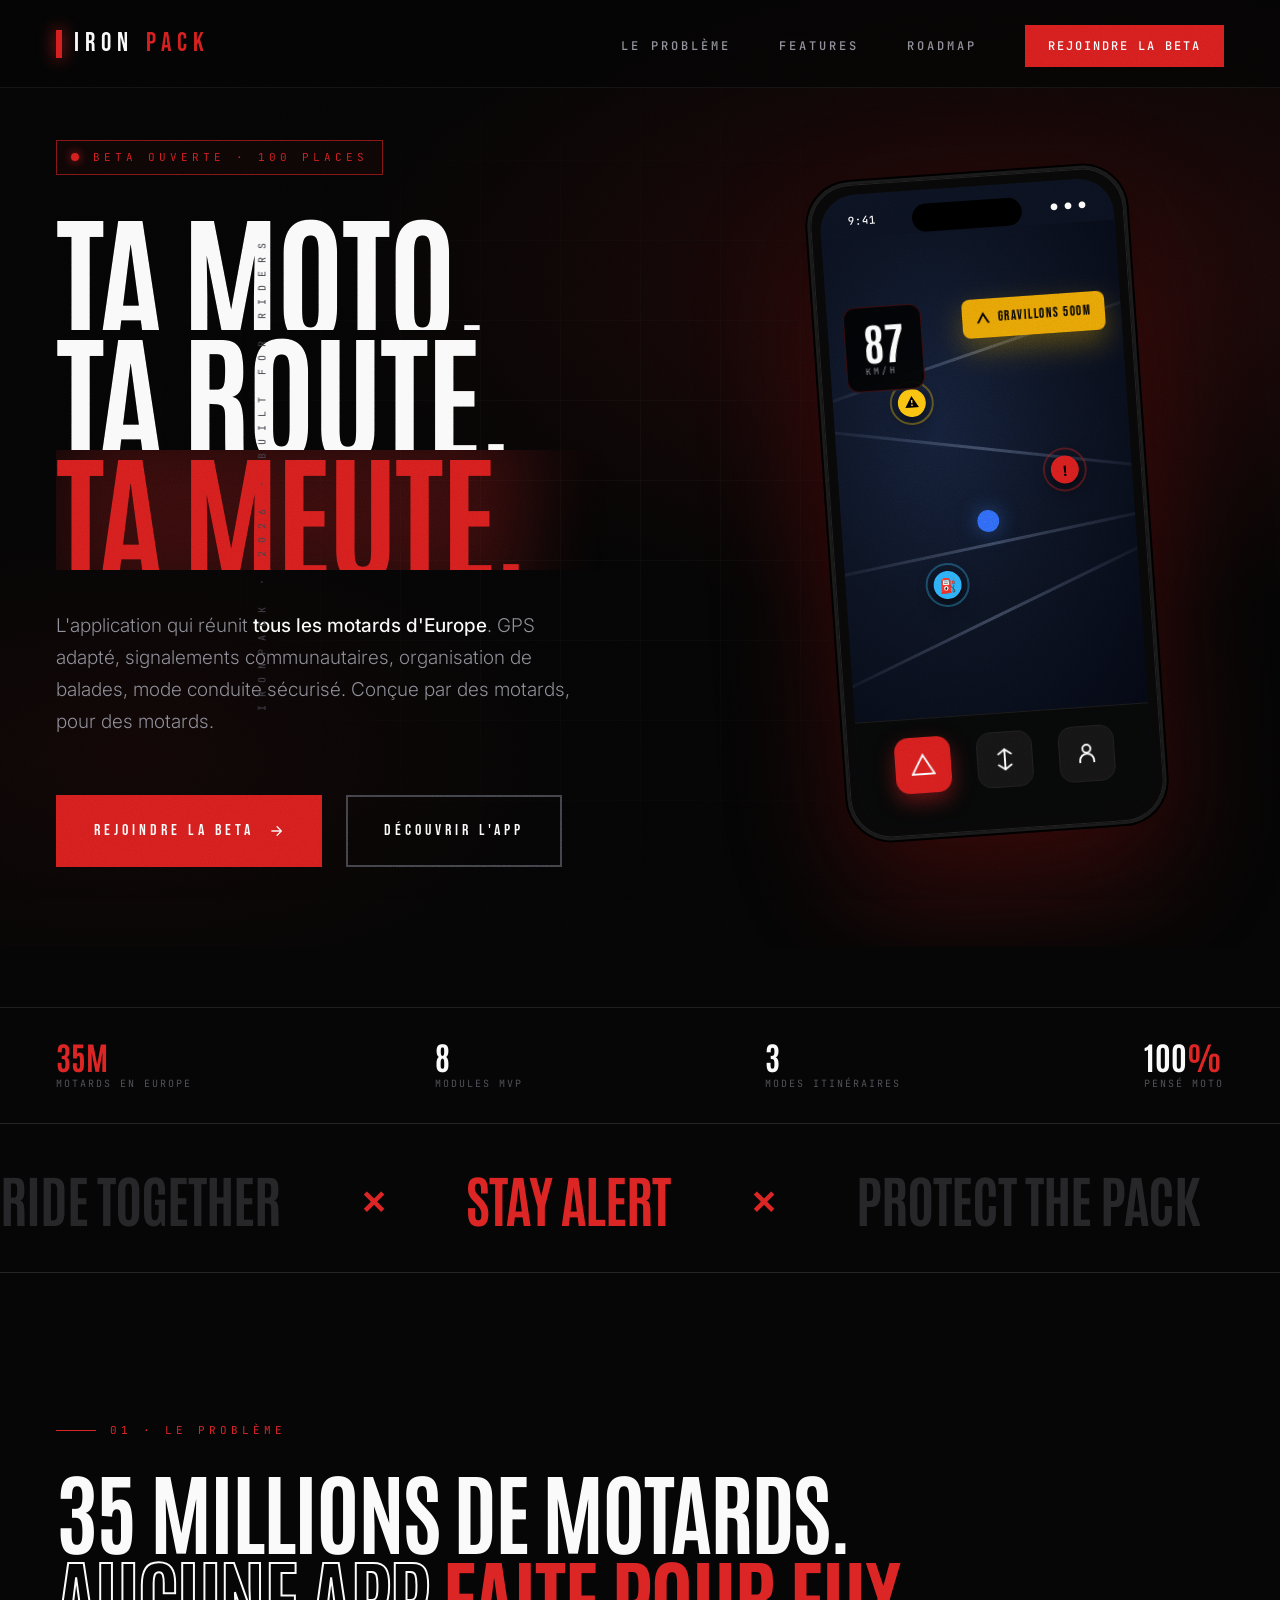
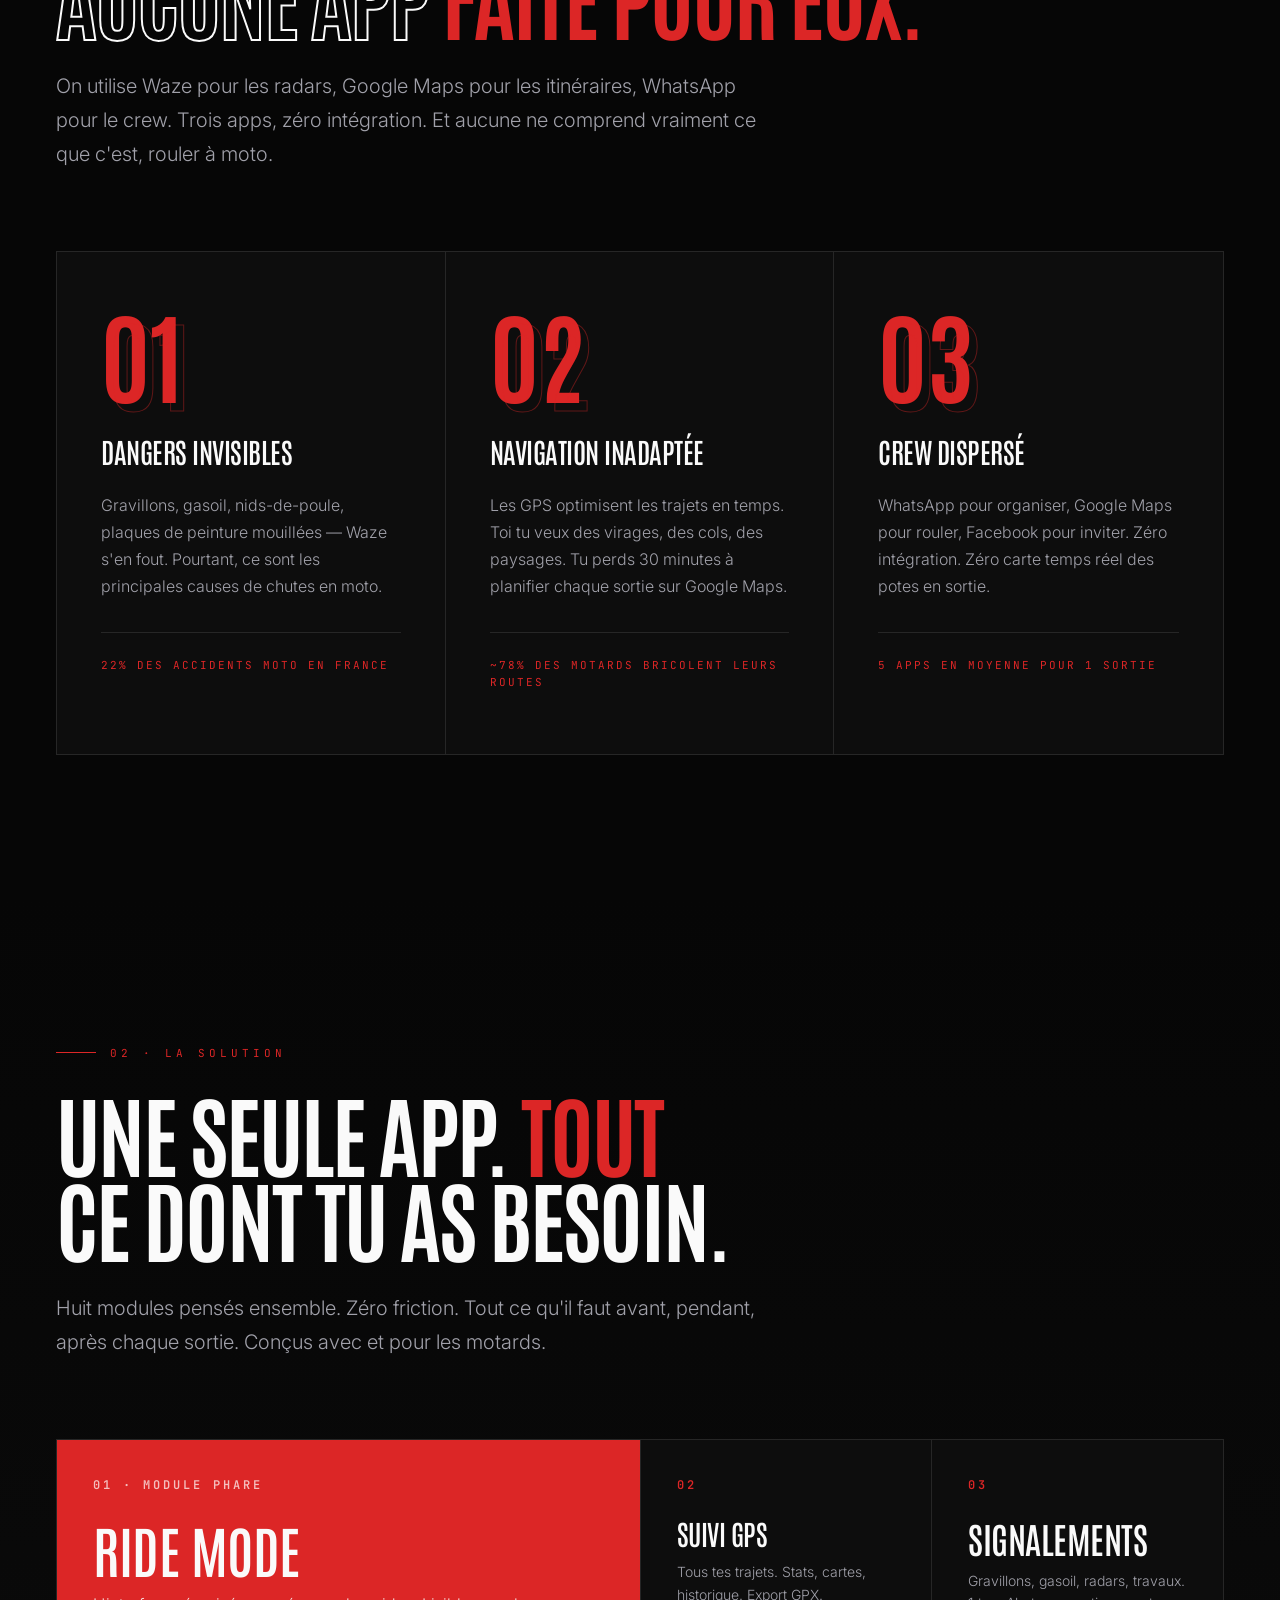
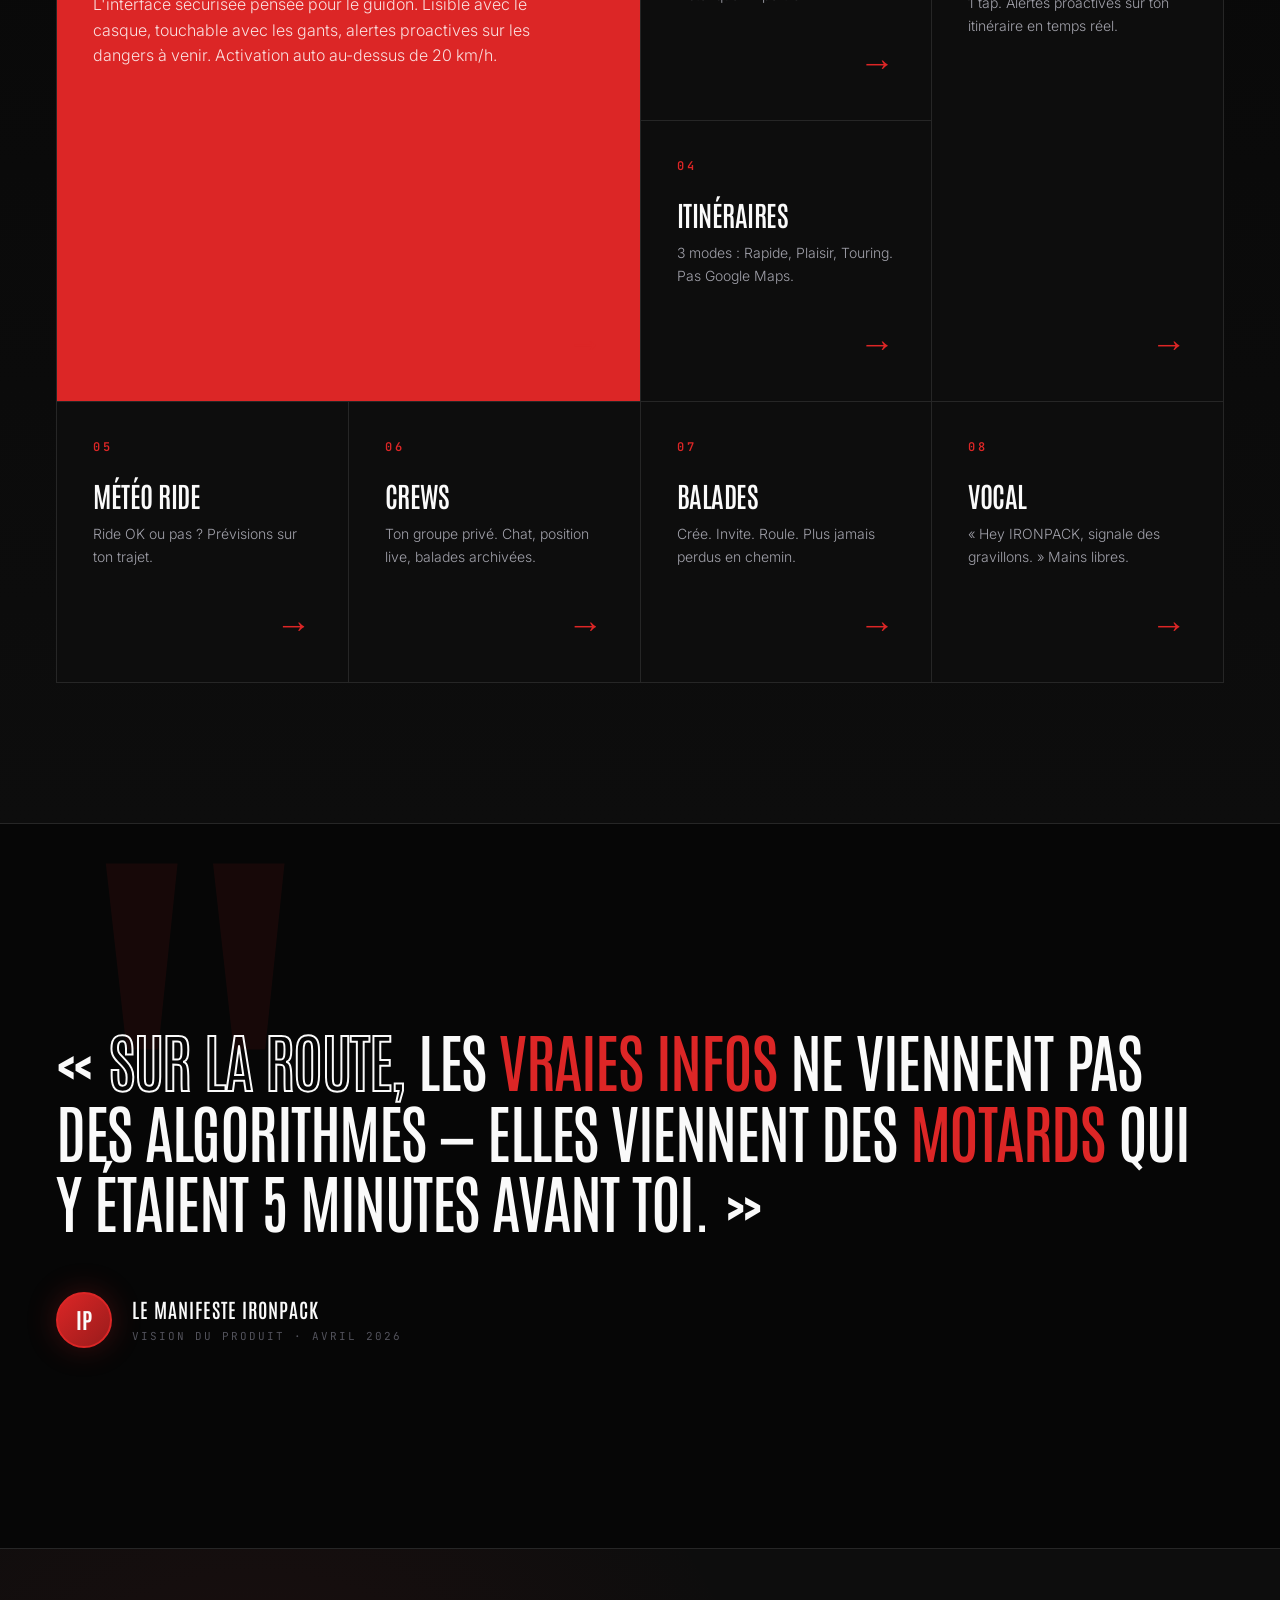
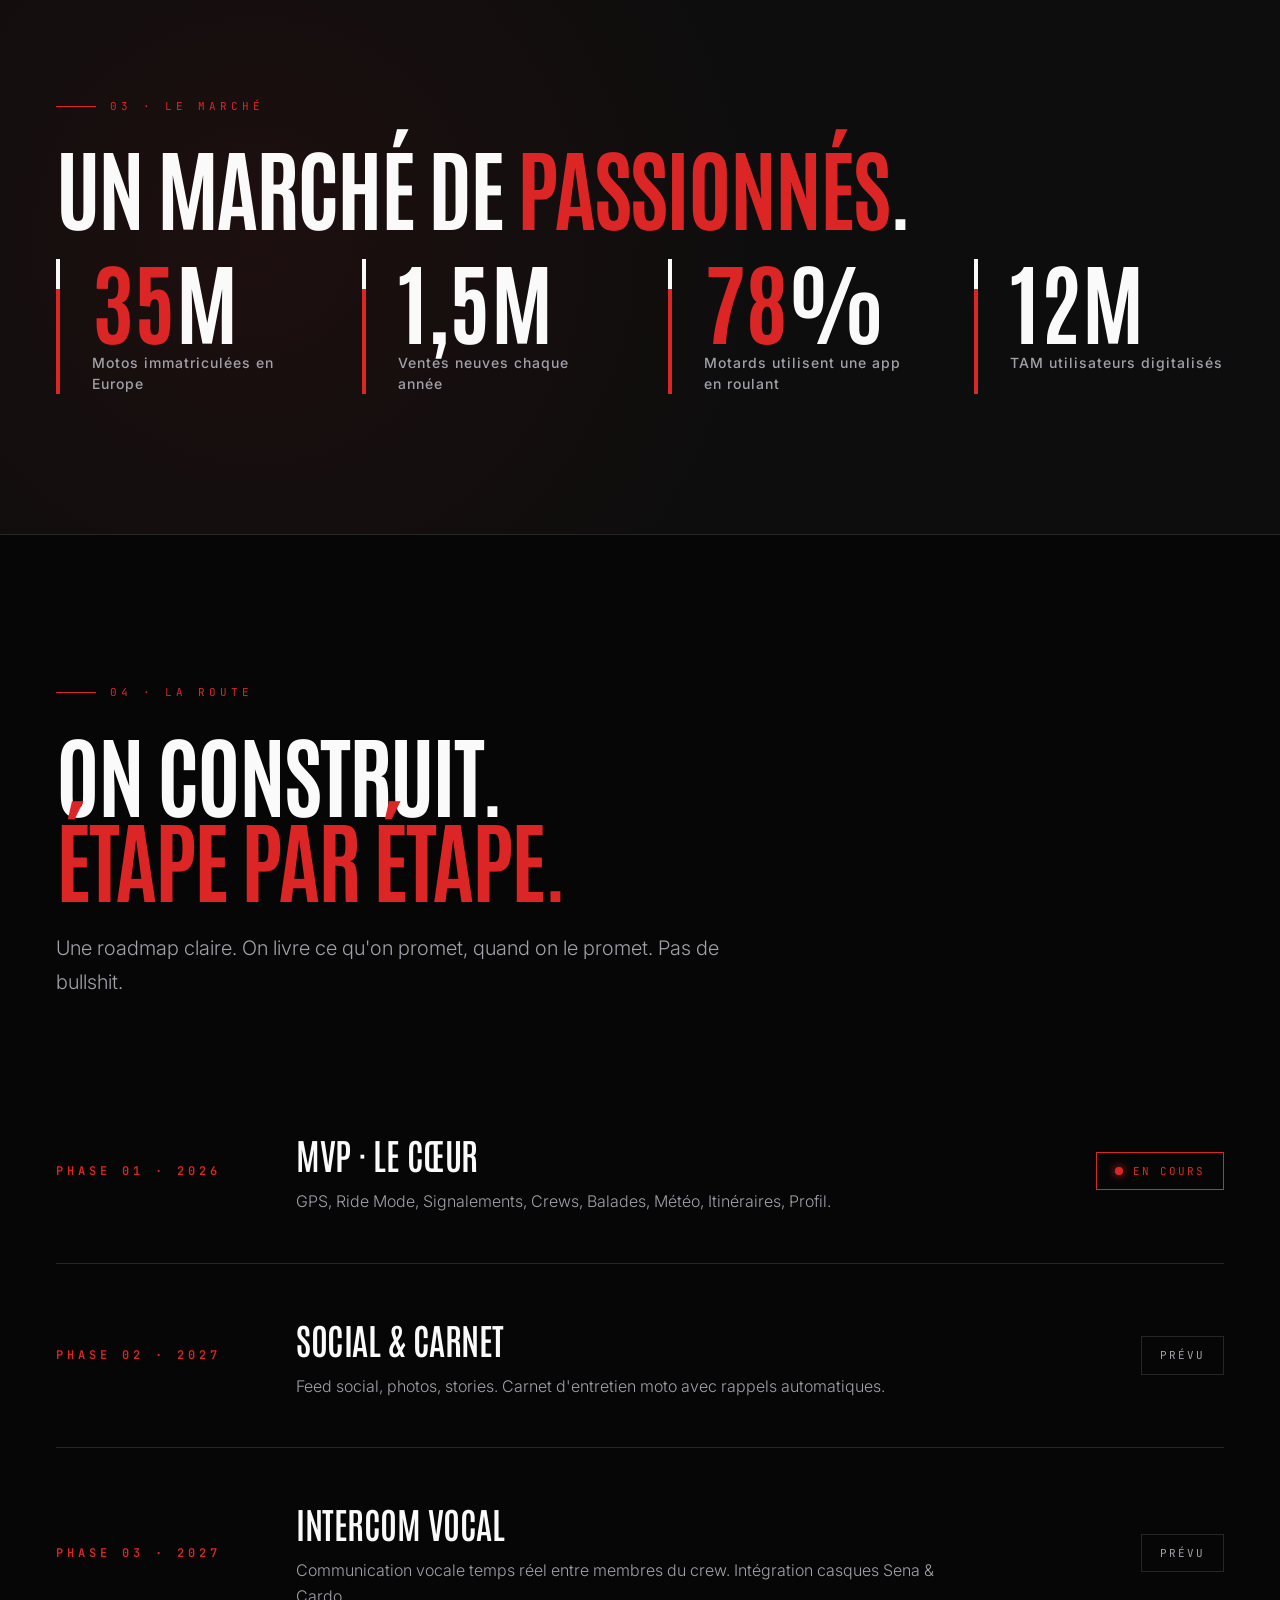
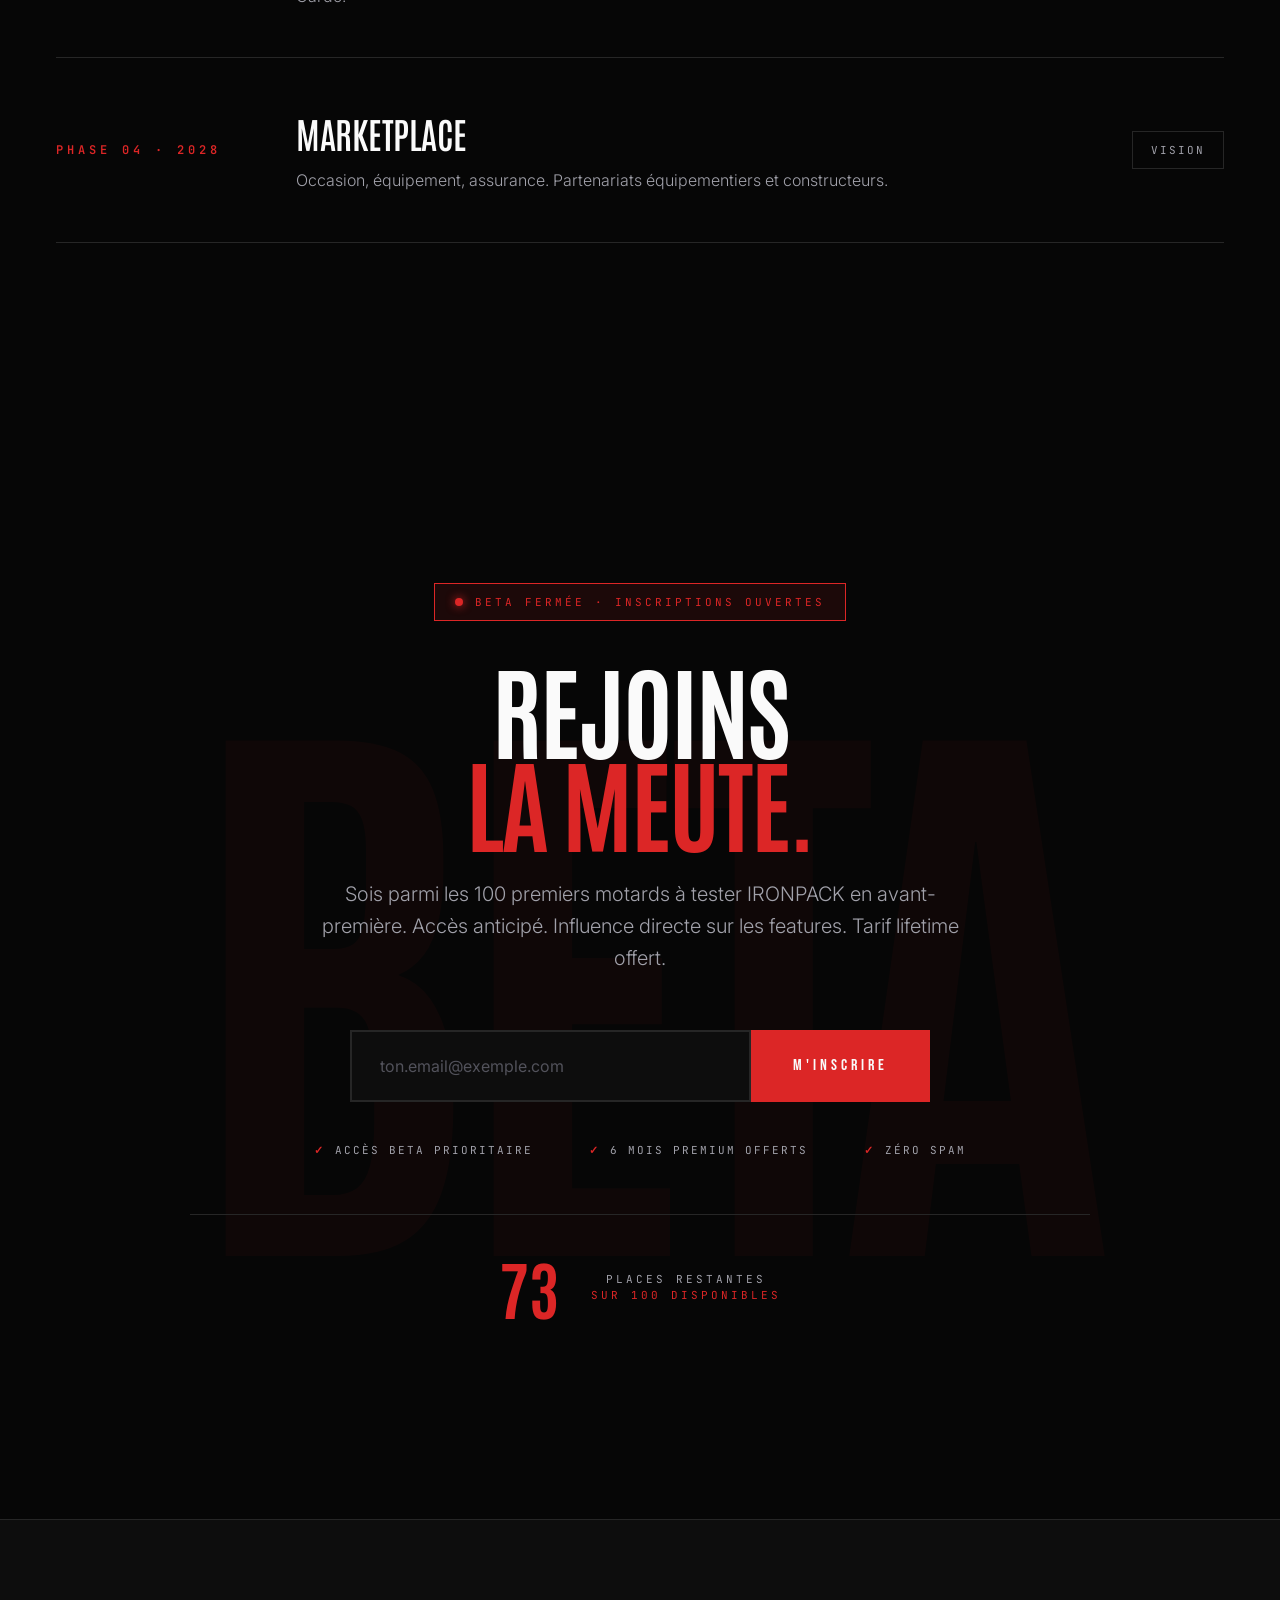
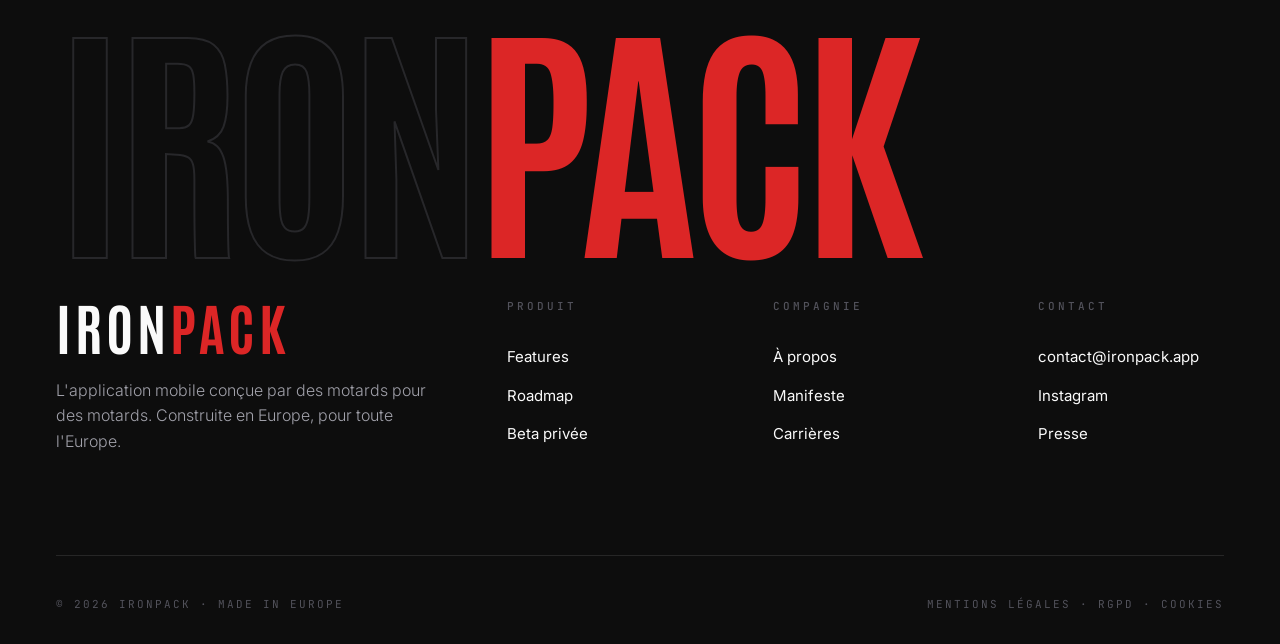
==== index.html @ 7c5715c4 "Initial commit — IRONPACK website" ====
<!DOCTYPE html>
<html lang="fr">
<head>
<meta charset="UTF-8">
<meta name="viewport" content="width=device-width, initial-scale=1.0">
<title>IRONPACK — Ta Moto. Ta Route. Ta Meute.</title>
<meta name="description" content="L'application qui réunit tous les motards d'Europe. GPS, alertes communautaires, crews, balades. Conçue par des motards, pour des motards.">

<!-- Fonts -->
<link rel="preconnect" href="https://fonts.googleapis.com">
<link rel="preconnect" href="https://fonts.gstatic.com" crossorigin>
<link href="https://fonts.googleapis.com/css2?family=Antonio:wght@400;500;600;700&family=Bebas+Neue&family=Inter:wght@300;400;500;600;700;800&family=JetBrains+Mono:wght@400;500;700&display=swap" rel="stylesheet">

<style>
:root {
  --bg: #060606;
  --bg-2: #0d0d0d;
  --bg-3: #161616;
  --surface: #1a1a1a;
  --border: #262626;
  --border-soft: #1f1f1f;
  --red: #DC2626;
  --red-bright: #EF4444;
  --red-deep: #991B1B;
  --red-glow: rgba(220, 38, 38, 0.25);
  --white: #FAFAFA;
  --gray: #A1A1AA;
  --gray-dim: #52525B;
  --gray-deep: #27272A;
  --yellow: #EAB308;
  --orange: #EA580C;
  --green: #10B981;
}

* { box-sizing: border-box; margin: 0; padding: 0; }

::selection { background: var(--red); color: var(--white); }

html { scroll-behavior: smooth; }

body {
  background: var(--bg);
  color: var(--white);
  font-family: 'Inter', sans-serif;
  font-weight: 400;
  line-height: 1.5;
  overflow-x: hidden;
  -webkit-font-smoothing: antialiased;
  cursor: default;
}

/* Grain texture global */
body::before {
  content: '';
  position: fixed;
  inset: 0;
  background-image: url("data:image/svg+xml;utf8,<svg xmlns='http://www.w3.org/2000/svg' width='250' height='250'><filter id='n'><feTurbulence type='fractalNoise' baseFrequency='0.85' numOctaves='3' seed='5'/><feColorMatrix values='0 0 0 0 0 0 0 0 0 0 0 0 0 0 0 0 0 0 0.6 0'/></filter><rect width='250' height='250' filter='url(%23n)'/></svg>");
  opacity: 0.5;
  pointer-events: none;
  z-index: 200;
  mix-blend-mode: overlay;
}

img { display: block; max-width: 100%; }

/* ===========================================
   NAVIGATION
   =========================================== */
nav {
  position: fixed;
  top: 0; left: 0; right: 0;
  z-index: 100;
  padding: 24px 56px;
  display: flex;
  justify-content: space-between;
  align-items: center;
  background: rgba(6, 6, 6, 0.75);
  backdrop-filter: blur(20px) saturate(140%);
  -webkit-backdrop-filter: blur(20px) saturate(140%);
  border-bottom: 1px solid rgba(38, 38, 38, 0.6);
  transition: padding 0.3s ease;
}

nav.scrolled { padding: 14px 56px; }

.brand {
  display: flex;
  align-items: center;
  gap: 12px;
  font-family: 'Bebas Neue', sans-serif;
  font-size: 26px;
  letter-spacing: 6px;
  color: var(--white);
  text-decoration: none;
}

.brand-mark {
  width: 6px;
  height: 28px;
  background: var(--red);
  position: relative;
}

.brand-mark::after {
  content: '';
  position: absolute;
  inset: -2px;
  background: var(--red);
  filter: blur(8px);
  opacity: 0.6;
  z-index: -1;
}

.brand .red { color: var(--red); }

.nav-links {
  display: flex;
  gap: 48px;
  align-items: center;
  list-style: none;
}

.nav-links a {
  color: var(--gray);
  text-decoration: none;
  font-size: 12px;
  letter-spacing: 3px;
  text-transform: uppercase;
  font-weight: 600;
  font-family: 'JetBrains Mono', monospace;
  transition: color 0.25s ease;
  position: relative;
}

.nav-links a:hover { color: var(--white); }

.nav-links a:not(.nav-cta)::after {
  content: '';
  position: absolute;
  bottom: -6px;
  left: 0;
  width: 0;
  height: 1px;
  background: var(--red);
  transition: width 0.25s ease;
}

.nav-links a:not(.nav-cta):hover::after { width: 100%; }

.nav-cta {
  background: var(--red);
  color: var(--white) !important;
  padding: 12px 22px;
  border: 1px solid var(--red);
  letter-spacing: 2px !important;
  transition: all 0.25s ease;
}

.nav-cta:hover {
  background: transparent;
  color: var(--red) !important;
  box-shadow: 0 0 20px var(--red-glow);
}

/* ===========================================
   HERO
   =========================================== */
.hero {
  min-height: 100vh;
  position: relative;
  display: flex;
  align-items: center;
  padding: 140px 56px 80px;
  overflow: hidden;
}

/* Background layers */
.hero-bg {
  position: absolute;
  inset: 0;
  background:
    radial-gradient(ellipse 90% 60% at 80% 30%, rgba(220, 38, 38, 0.18), transparent 60%),
    radial-gradient(ellipse 70% 50% at 10% 80%, rgba(220, 38, 38, 0.08), transparent 50%);
  z-index: 0;
}

.hero-grid {
  position: absolute;
  inset: 0;
  background-image:
    linear-gradient(rgba(38, 38, 38, 0.5) 1px, transparent 1px),
    linear-gradient(90deg, rgba(38, 38, 38, 0.5) 1px, transparent 1px);
  background-size: 80px 80px;
  mask-image: radial-gradient(ellipse 60% 70% at center, black 0%, transparent 70%);
  -webkit-mask-image: radial-gradient(ellipse 60% 70% at center, black 0%, transparent 70%);
  z-index: 0;
  opacity: 0.6;
}

/* Vertical text decoration */
.hero-side-text {
  position: absolute;
  left: 24px;
  top: 50%;
  transform: translateY(-50%) rotate(-90deg);
  transform-origin: center;
  font-family: 'JetBrains Mono', monospace;
  font-size: 10px;
  letter-spacing: 8px;
  color: var(--gray-dim);
  text-transform: uppercase;
  z-index: 2;
  white-space: nowrap;
}

.hero-content {
  position: relative;
  z-index: 1;
  max-width: 1500px;
  margin: 0 auto;
  width: 100%;
  display: grid;
  grid-template-columns: 1.3fr 1fr;
  gap: 80px;
  align-items: center;
}

/* Kicker */
.hero-kicker {
  display: inline-flex;
  align-items: center;
  gap: 14px;
  font-family: 'JetBrains Mono', monospace;
  font-size: 11px;
  color: var(--red);
  letter-spacing: 4px;
  text-transform: uppercase;
  margin-bottom: 36px;
  padding: 8px 14px;
  border: 1px solid var(--red-deep);
  background: rgba(220, 38, 38, 0.06);
  opacity: 0;
  animation: fadeIn 0.8s 0.2s forwards;
}

.hero-kicker .pulse {
  width: 8px;
  height: 8px;
  background: var(--red);
  border-radius: 50%;
  animation: pulse-dot 1.6s ease-in-out infinite;
  box-shadow: 0 0 10px var(--red);
}

@keyframes pulse-dot {
  0%, 100% { opacity: 1; transform: scale(1); }
  50% { opacity: 0.4; transform: scale(0.85); }
}

/* Hero title - massive editorial */
.hero h1 {
  font-family: 'Antonio', sans-serif;
  font-weight: 700;
  font-size: clamp(72px, 11vw, 168px);
  line-height: 0.85;
  letter-spacing: -3px;
  text-transform: uppercase;
  margin-bottom: 40px;
}

.hero h1 .line {
  display: block;
  overflow: hidden;
}

.hero h1 .line-content {
  display: inline-block;
  transform: translateY(110%);
  animation: slideUp 0.9s cubic-bezier(0.16, 1, 0.3, 1) forwards;
}

.hero h1 .line:nth-child(1) .line-content { animation-delay: 0.4s; }
.hero h1 .line:nth-child(2) .line-content { animation-delay: 0.55s; }
.hero h1 .line:nth-child(3) .line-content { animation-delay: 0.7s; }

.hero h1 .red {
  color: var(--red);
  position: relative;
}

.hero h1 .red::after {
  content: '';
  position: absolute;
  inset: 0;
  background: var(--red);
  filter: blur(40px);
  opacity: 0.3;
  z-index: -1;
}

/* Subtitle */
.hero-tagline {
  font-size: 19px;
  color: var(--gray);
  max-width: 520px;
  line-height: 1.7;
  margin-bottom: 56px;
  font-weight: 300;
  opacity: 0;
  animation: fadeIn 0.8s 1s forwards;
}

.hero-tagline strong {
  color: var(--white);
  font-weight: 500;
}

/* CTA Buttons */
.hero-cta {
  display: flex;
  gap: 24px;
  align-items: center;
  flex-wrap: wrap;
  opacity: 0;
  animation: fadeIn 0.8s 1.2s forwards;
}

.btn {
  position: relative;
  display: inline-flex;
  align-items: center;
  gap: 14px;
  padding: 22px 36px;
  font-family: 'Bebas Neue', sans-serif;
  font-size: 16px;
  letter-spacing: 4px;
  text-transform: uppercase;
  text-decoration: none;
  border: 2px solid;
  cursor: pointer;
  transition: all 0.3s ease;
  overflow: hidden;
}

.btn-primary {
  background: var(--red);
  color: var(--white);
  border-color: var(--red);
  box-shadow: 0 0 0 0 rgba(220, 38, 38, 0);
}

.btn-primary::before {
  content: '';
  position: absolute;
  inset: 0;
  background: var(--white);
  transform: translateX(-100%);
  transition: transform 0.4s cubic-bezier(0.65, 0, 0.35, 1);
  z-index: 0;
}

.btn-primary span,
.btn-primary svg {
  position: relative;
  z-index: 1;
  transition: color 0.3s ease;
}

.btn-primary:hover {
  box-shadow: 0 0 30px var(--red-glow);
}

.btn-primary:hover::before { transform: translateX(0); }

.btn-primary:hover span,
.btn-primary:hover svg { color: var(--red); }

.btn-arrow {
  width: 16px;
  height: 16px;
  transition: transform 0.3s ease;
}

.btn-primary:hover .btn-arrow { transform: translateX(6px); }

.btn-ghost {
  color: var(--white);
  border-color: var(--gray-dim);
  background: transparent;
}

.btn-ghost:hover {
  border-color: var(--white);
  background: rgba(255, 255, 255, 0.04);
}

/* ===========================================
   PHONE MOCKUP
   =========================================== */
.hero-visual {
  position: relative;
  height: 680px;
  display: flex;
  align-items: center;
  justify-content: center;
  opacity: 0;
  animation: fadeIn 1.2s 0.8s forwards;
}

.phone-glow {
  position: absolute;
  width: 400px;
  height: 600px;
  background: radial-gradient(ellipse at center, var(--red-glow), transparent 70%);
  filter: blur(60px);
  z-index: 0;
  animation: glow-pulse 4s ease-in-out infinite;
}

@keyframes glow-pulse {
  0%, 100% { opacity: 0.6; transform: scale(1); }
  50% { opacity: 1; transform: scale(1.1); }
}

.phone {
  position: relative;
  width: 320px;
  height: 660px;
  background: #0a0a0a;
  border: 3px solid #1f1f1f;
  border-radius: 44px;
  padding: 10px;
  box-shadow:
    0 0 0 2px #000,
    0 50px 120px rgba(220, 38, 38, 0.3),
    0 30px 80px rgba(0, 0, 0, 0.9),
    inset 0 0 0 1px #2a2a2a;
  transform: rotate(-4deg);
  animation: float-phone 8s ease-in-out infinite;
  z-index: 1;
}

@keyframes float-phone {
  0%, 100% { transform: rotate(-4deg) translateY(0); }
  50% { transform: rotate(-4deg) translateY(-20px); }
}

.phone-screen {
  width: 100%;
  height: 100%;
  background: linear-gradient(165deg, #0f1729 0%, #060a18 100%);
  border-radius: 36px;
  overflow: hidden;
  position: relative;
  display: flex;
  flex-direction: column;
}

.phone-screen::before {
  content: '';
  position: absolute;
  top: 14px;
  left: 50%;
  transform: translateX(-50%);
  width: 110px;
  height: 28px;
  background: #000;
  border-radius: 16px;
  z-index: 20;
}

/* Status bar */
.status-bar {
  display: flex;
  justify-content: space-between;
  align-items: center;
  padding: 18px 28px 0;
  font-family: 'JetBrains Mono', monospace;
  font-size: 11px;
  font-weight: 600;
  color: var(--white);
  z-index: 21;
  position: relative;
}

/* Map area */
.map-container {
  flex: 1;
  position: relative;
  overflow: hidden;
  margin-top: 8px;
}

.map-bg {
  position: absolute;
  inset: 0;
  background:
    radial-gradient(ellipse at 35% 40%, #1a2847 0%, #0f1729 50%, #060a18 100%);
}

/* Animated roads */
.road {
  position: absolute;
  background: linear-gradient(90deg, transparent, rgba(180, 200, 240, 0.35), transparent);
  height: 3px;
  border-radius: 2px;
}

.road-1 { top: 25%; left: -15%; width: 130%; transform: rotate(-15deg); }
.road-2 { top: 45%; left: -15%; width: 130%; transform: rotate(10deg); }
.road-3 { top: 65%; left: -15%; width: 130%; transform: rotate(-8deg); }
.road-4 { top: 80%; left: -15%; width: 130%; transform: rotate(-22deg); }

/* Map pins */
.pin {
  position: absolute;
  width: 28px;
  height: 28px;
  border-radius: 50%;
  display: flex;
  align-items: center;
  justify-content: center;
  font-size: 14px;
  font-weight: 700;
  color: #000;
  box-shadow: 0 6px 16px rgba(0, 0, 0, 0.6);
  animation: pin-pulse 2s ease-in-out infinite;
  z-index: 5;
}

.pin::before {
  content: '';
  position: absolute;
  inset: -8px;
  border: 2px solid currentColor;
  border-radius: 50%;
  opacity: 0.4;
  animation: pin-ring 2s ease-out infinite;
}

@keyframes pin-pulse {
  0%, 100% { transform: scale(1); }
  50% { transform: scale(1.1); }
}

@keyframes pin-ring {
  0% { transform: scale(0.6); opacity: 0.6; }
  100% { transform: scale(1.8); opacity: 0; }
}

.pin-danger { background: #FACC15; color: #000; top: 32%; left: 22%; }
.pin-danger::before { color: #FACC15; }

.pin-radar { background: var(--red); top: 48%; right: 18%; animation-delay: 0.5s; }
.pin-radar::before { color: var(--red); }

.pin-fuel { background: #38BDF8; top: 70%; left: 30%; animation-delay: 1s; }
.pin-fuel::before { color: #38BDF8; }

/* User position */
.user-pos {
  position: absolute;
  width: 22px;
  height: 22px;
  border-radius: 50%;
  background: #3B82F6;
  border: 4px solid rgba(59, 130, 246, 0.3);
  top: 58%;
  left: 50%;
  transform: translateX(-50%);
  box-shadow: 0 0 20px rgba(59, 130, 246, 0.6);
  z-index: 6;
  animation: user-pulse 1.5s ease-in-out infinite;
}

@keyframes user-pulse {
  0%, 100% { box-shadow: 0 0 20px rgba(59, 130, 246, 0.6); }
  50% { box-shadow: 0 0 30px rgba(59, 130, 246, 0.9), 0 0 60px rgba(59, 130, 246, 0.4); }
}

/* Speed display */
.speed-display {
  position: absolute;
  top: 70px;
  left: 16px;
  background: rgba(0, 0, 0, 0.85);
  backdrop-filter: blur(16px);
  -webkit-backdrop-filter: blur(16px);
  padding: 12px 18px;
  border-radius: 12px;
  border: 1px solid rgba(220, 38, 38, 0.3);
  z-index: 10;
}

.speed-value {
  font-family: 'Antonio', sans-serif;
  font-size: 44px;
  font-weight: 700;
  color: var(--white);
  line-height: 1;
}

.speed-unit {
  font-family: 'JetBrains Mono', monospace;
  font-size: 9px;
  color: var(--gray);
  letter-spacing: 3px;
  margin-top: 2px;
}

/* Alert banner */
.alert-banner {
  position: absolute;
  top: 70px;
  right: 16px;
  background: var(--yellow);
  color: #000;
  padding: 10px 14px;
  border-radius: 8px;
  display: flex;
  align-items: center;
  gap: 8px;
  font-family: 'Bebas Neue', sans-serif;
  font-size: 13px;
  letter-spacing: 1.5px;
  box-shadow: 0 12px 28px rgba(234, 179, 8, 0.4);
  animation: alert-shake 5s ease-in-out infinite;
  z-index: 11;
}

@keyframes alert-shake {
  0%, 92%, 100% { transform: translateX(0); }
  93% { transform: translateX(-4px); }
  94% { transform: translateX(4px); }
  95% { transform: translateX(-4px); }
  96% { transform: translateX(2px); }
  97% { transform: translateX(0); }
}

.alert-banner svg { width: 14px; height: 14px; }

/* Bottom action bar */
.action-bar {
  background: rgba(10, 10, 10, 0.95);
  backdrop-filter: blur(20px);
  -webkit-backdrop-filter: blur(20px);
  padding: 18px 24px 32px;
  display: flex;
  justify-content: space-around;
  border-top: 1px solid rgba(38, 38, 38, 0.8);
}

.action-btn {
  width: 56px;
  height: 56px;
  border-radius: 14px;
  display: flex;
  align-items: center;
  justify-content: center;
  position: relative;
  transition: transform 0.2s ease;
}

.action-btn:hover { transform: translateY(-2px); }

.action-btn.primary {
  background: var(--red);
  box-shadow: 0 8px 20px rgba(220, 38, 38, 0.5);
}

.action-btn.secondary {
  background: var(--surface);
  border: 1px solid var(--border);
}

.action-btn svg { width: 24px; height: 24px; color: var(--white); }

/* ===========================================
   STATS BAR (fixed at bottom of hero)
   =========================================== */
.hero-stats {
  position: relative;
  z-index: 2;
  max-width: 1500px;
  margin: 60px auto 0;
  padding: 32px 56px;
  display: flex;
  justify-content: space-between;
  gap: 40px;
  border-top: 1px solid var(--border-soft);
  width: 100%;
}

.hero-stat {
  display: flex;
  flex-direction: column;
  gap: 4px;
}

.hero-stat-num {
  font-family: 'Antonio', sans-serif;
  font-size: 32px;
  font-weight: 700;
  color: var(--white);
  line-height: 1;
}

.hero-stat-num .red { color: var(--red); }

.hero-stat-label {
  font-family: 'JetBrains Mono', monospace;
  font-size: 10px;
  color: var(--gray-dim);
  letter-spacing: 2px;
  text-transform: uppercase;
}

/* ===========================================
   MARQUEE SECTION
   =========================================== */
.marquee {
  background: var(--bg);
  border-top: 1px solid var(--border);
  border-bottom: 1px solid var(--border);
  padding: 32px 0;
  overflow: hidden;
  position: relative;
}

.marquee-track {
  display: flex;
  gap: 80px;
  white-space: nowrap;
  animation: marquee 30s linear infinite;
  width: max-content;
}

.marquee-item {
  font-family: 'Antonio', sans-serif;
  font-size: 56px;
  font-weight: 700;
  color: var(--gray-deep);
  text-transform: uppercase;
  letter-spacing: -1px;
  display: flex;
  align-items: center;
  gap: 80px;
}

.marquee-item .red { color: var(--red); }

.marquee-item::after {
  content: '✕';
  font-size: 32px;
  color: var(--red);
}

@keyframes marquee {
  0% { transform: translateX(0); }
  100% { transform: translateX(-50%); }
}

/* ===========================================
   PROBLEM SECTION
   =========================================== */
section { padding: 140px 56px; position: relative; }

.section-inner { max-width: 1500px; margin: 0 auto; }

.section-label {
  display: inline-flex;
  align-items: center;
  gap: 14px;
  font-family: 'JetBrains Mono', monospace;
  font-size: 11px;
  color: var(--red);
  letter-spacing: 4px;
  text-transform: uppercase;
  margin-bottom: 28px;
}

.section-label::before {
  content: '';
  width: 40px;
  height: 1px;
  background: var(--red);
}

.section-title {
  font-family: 'Antonio', sans-serif;
  font-weight: 700;
  font-size: clamp(48px, 7vw, 96px);
  line-height: 0.95;
  letter-spacing: -2px;
  text-transform: uppercase;
  margin-bottom: 32px;
}

.section-title .red { color: var(--red); }

.section-title .stroke {
  -webkit-text-stroke: 2px var(--white);
  color: transparent;
}

.section-subtitle {
  font-size: 20px;
  color: var(--gray);
  max-width: 720px;
  line-height: 1.7;
  margin-bottom: 80px;
  font-weight: 300;
}

/* Problem grid */
.problem-grid {
  display: grid;
  grid-template-columns: repeat(3, 1fr);
  gap: 0;
  border: 1px solid var(--border);
}

.problem-card {
  position: relative;
  padding: 56px 44px 64px;
  border-right: 1px solid var(--border);
  background: var(--bg-2);
  transition: background 0.4s ease;
  overflow: hidden;
}

.problem-card:last-child { border-right: none; }

.problem-card::before {
  content: '';
  position: absolute;
  top: 0;
  left: 0;
  width: 0;
  height: 4px;
  background: var(--red);
  transition: width 0.5s cubic-bezier(0.65, 0, 0.35, 1);
}

.problem-card:hover { background: var(--bg-3); }
.problem-card:hover::before { width: 100%; }

.problem-num {
  font-family: 'Antonio', sans-serif;
  font-size: 100px;
  font-weight: 700;
  color: var(--red);
  line-height: 0.9;
  margin-bottom: 32px;
  position: relative;
}

.problem-num::after {
  content: attr(data-num);
  position: absolute;
  top: 0; left: 0;
  -webkit-text-stroke: 1px var(--red);
  color: transparent;
  transform: translate(8px, 8px);
  opacity: 0.4;
}

.problem-card h3 {
  font-family: 'Antonio', sans-serif;
  font-size: 28px;
  font-weight: 600;
  text-transform: uppercase;
  letter-spacing: -0.5px;
  margin-bottom: 20px;
}

.problem-card p {
  color: var(--gray);
  font-size: 16px;
  line-height: 1.7;
  font-weight: 300;
}

.problem-stat {
  margin-top: 32px;
  padding-top: 24px;
  border-top: 1px solid var(--border);
  font-family: 'JetBrains Mono', monospace;
  font-size: 11px;
  color: var(--red);
  letter-spacing: 2px;
  text-transform: uppercase;
}

/* ===========================================
   SOLUTION / FEATURES (Asymmetric grid)
   =========================================== */
.solution {
  background: linear-gradient(180deg, var(--bg) 0%, var(--bg-2) 100%);
}

.features-grid {
  display: grid;
  grid-template-columns: repeat(4, 1fr);
  grid-auto-rows: 280px;
  gap: 1px;
  background: var(--border);
  border: 1px solid var(--border);
}

.feature {
  background: var(--bg-2);
  padding: 36px;
  position: relative;
  overflow: hidden;
  transition: background 0.3s ease;
  display: flex;
  flex-direction: column;
  justify-content: space-between;
}

.feature.large {
  grid-column: span 2;
  grid-row: span 2;
  background: linear-gradient(135deg, var(--bg-2) 0%, var(--bg-3) 100%);
}

.feature.tall { grid-row: span 2; }

.feature.featured {
  background: var(--red);
  color: var(--white);
}

.feature.featured .feature-num { color: var(--white); }
.feature.featured h4 { color: var(--white); }
.feature.featured p { color: rgba(255, 255, 255, 0.85); }

.feature:hover { background: var(--bg-3); }
.feature.featured:hover { background: var(--red-bright); }

.feature-num {
  font-family: 'JetBrains Mono', monospace;
  font-size: 12px;
  color: var(--red);
  letter-spacing: 3px;
  font-weight: 600;
  margin-bottom: 24px;
}

.feature h4 {
  font-family: 'Antonio', sans-serif;
  font-size: 28px;
  font-weight: 600;
  text-transform: uppercase;
  letter-spacing: -0.5px;
  line-height: 1.1;
  margin-bottom: 12px;
}

.feature.large h4 { font-size: 56px; }
.feature.tall h4 { font-size: 36px; }

.feature p {
  color: var(--gray);
  font-size: 14px;
  line-height: 1.6;
  font-weight: 300;
}

.feature.large p { font-size: 16px; max-width: 480px; }

.feature-arrow {
  font-family: 'Antonio', sans-serif;
  font-size: 36px;
  color: var(--red);
  align-self: flex-end;
  transition: transform 0.3s ease;
}

.feature:hover .feature-arrow { transform: translate(6px, -6px); }

/* ===========================================
   QUOTE SECTION (huge editorial quote)
   =========================================== */
.quote {
  background: var(--bg);
  padding: 200px 56px;
  position: relative;
  overflow: hidden;
  border-top: 1px solid var(--border);
  border-bottom: 1px solid var(--border);
}

.quote::before {
  content: '"';
  position: absolute;
  top: 40px;
  left: 56px;
  font-family: 'Antonio', sans-serif;
  font-size: 600px;
  font-weight: 700;
  color: var(--red);
  line-height: 0.7;
  opacity: 0.08;
  pointer-events: none;
}

.quote-inner {
  max-width: 1200px;
  margin: 0 auto;
  position: relative;
  z-index: 1;
}

.quote-text {
  font-family: 'Antonio', sans-serif;
  font-weight: 500;
  font-size: clamp(36px, 5vw, 72px);
  line-height: 1.1;
  letter-spacing: -1.5px;
  text-transform: uppercase;
  margin-bottom: 56px;
}

.quote-text .red { color: var(--red); }
.quote-text .stroke {
  -webkit-text-stroke: 2px var(--white);
  color: transparent;
}

.quote-author {
  display: flex;
  align-items: center;
  gap: 20px;
}

.quote-avatar {
  width: 56px;
  height: 56px;
  border-radius: 50%;
  background: linear-gradient(135deg, var(--red), var(--red-deep));
  display: flex;
  align-items: center;
  justify-content: center;
  font-family: 'Antonio', sans-serif;
  font-size: 22px;
  font-weight: 700;
  color: var(--white);
  border: 2px solid var(--red);
  box-shadow: 0 0 30px var(--red-glow);
}

.quote-name {
  font-family: 'Antonio', sans-serif;
  font-size: 20px;
  font-weight: 600;
  text-transform: uppercase;
  letter-spacing: 1px;
}

.quote-meta {
  font-family: 'JetBrains Mono', monospace;
  font-size: 11px;
  color: var(--gray-dim);
  letter-spacing: 2px;
  text-transform: uppercase;
  margin-top: 4px;
}

/* ===========================================
   STATS / NUMBERS
   =========================================== */
.numbers {
  background: var(--bg-2);
  padding: 140px 56px;
  position: relative;
  overflow: hidden;
}

.numbers::before {
  content: '';
  position: absolute;
  inset: 0;
  background:
    radial-gradient(circle at 20% 50%, rgba(220, 38, 38, 0.08), transparent 50%);
}

.numbers-grid {
  display: grid;
  grid-template-columns: repeat(4, 1fr);
  gap: 56px;
  position: relative;
  z-index: 1;
  max-width: 1500px;
  margin: 0 auto;
}

.number-block {
  border-left: 4px solid var(--red);
  padding-left: 32px;
  position: relative;
}

.number-block::before {
  content: '';
  position: absolute;
  top: 0;
  left: -4px;
  width: 4px;
  height: 30px;
  background: var(--white);
}

.number-value {
  font-family: 'Antonio', sans-serif;
  font-size: clamp(64px, 7vw, 104px);
  font-weight: 700;
  line-height: 0.9;
  color: var(--white);
  margin-bottom: 12px;
}

.number-value .red { color: var(--red); }

.number-label {
  font-family: 'Inter', sans-serif;
  font-size: 14px;
  color: var(--gray);
  letter-spacing: 1px;
  font-weight: 500;
  line-height: 1.5;
}

/* ===========================================
   ROADMAP
   =========================================== */
.roadmap {
  background: var(--bg);
  border-top: 1px solid var(--border);
}

.roadmap-list {
  margin-top: 60px;
}

.roadmap-item {
  display: grid;
  grid-template-columns: 180px 1fr 200px;
  gap: 60px;
  padding: 48px 0;
  border-bottom: 1px solid var(--border);
  align-items: center;
  transition: padding-left 0.3s ease;
  position: relative;
}

.roadmap-item:hover { padding-left: 24px; }

.roadmap-item::before {
  content: '';
  position: absolute;
  left: 0;
  top: 50%;
  width: 0;
  height: 2px;
  background: var(--red);
  transition: width 0.3s ease;
  transform: translateY(-50%);
}

.roadmap-item:hover::before { width: 16px; }

.roadmap-phase {
  font-family: 'JetBrains Mono', monospace;
  font-size: 12px;
  color: var(--red);
  letter-spacing: 4px;
  text-transform: uppercase;
  font-weight: 600;
}

.roadmap-content h3 {
  font-family: 'Antonio', sans-serif;
  font-size: 36px;
  font-weight: 600;
  text-transform: uppercase;
  letter-spacing: -0.5px;
  margin-bottom: 8px;
}

.roadmap-content p {
  color: var(--gray);
  font-size: 16px;
  line-height: 1.6;
  font-weight: 300;
}

.roadmap-status {
  display: inline-flex;
  align-items: center;
  gap: 10px;
  padding: 10px 18px;
  border: 1px solid var(--border);
  font-family: 'JetBrains Mono', monospace;
  font-size: 11px;
  letter-spacing: 2px;
  text-transform: uppercase;
  color: var(--gray);
  justify-self: end;
}

.roadmap-status.active {
  border-color: var(--red);
  color: var(--red);
}

.roadmap-status.active::before {
  content: '';
  width: 8px;
  height: 8px;
  background: var(--red);
  border-radius: 50%;
  animation: pulse-dot 1.6s ease-in-out infinite;
  box-shadow: 0 0 8px var(--red);
}

/* ===========================================
   BETA CTA
   =========================================== */
.beta {
  background: var(--bg);
  padding: 200px 56px;
  position: relative;
  overflow: hidden;
}

.beta::before {
  content: 'BETA';
  position: absolute;
  font-family: 'Antonio', sans-serif;
  font-weight: 700;
  font-size: 600px;
  color: var(--red);
  opacity: 0.04;
  top: 50%;
  left: 50%;
  transform: translate(-50%, -50%);
  letter-spacing: -20px;
  white-space: nowrap;
  pointer-events: none;
  line-height: 1;
}

.beta-content {
  max-width: 900px;
  margin: 0 auto;
  text-align: center;
  position: relative;
  z-index: 1;
}

.beta-badge {
  display: inline-flex;
  align-items: center;
  gap: 12px;
  padding: 10px 20px;
  border: 1px solid var(--red);
  background: rgba(220, 38, 38, 0.1);
  font-family: 'JetBrains Mono', monospace;
  font-size: 11px;
  color: var(--red);
  letter-spacing: 3px;
  text-transform: uppercase;
  margin-bottom: 40px;
}

.beta-badge .pulse {
  width: 8px;
  height: 8px;
  background: var(--red);
  border-radius: 50%;
  animation: pulse-dot 1.6s ease-in-out infinite;
  box-shadow: 0 0 10px var(--red);
}

.beta h2 {
  font-family: 'Antonio', sans-serif;
  font-size: clamp(56px, 8vw, 120px);
  font-weight: 700;
  line-height: 0.9;
  text-transform: uppercase;
  letter-spacing: -2px;
  margin-bottom: 32px;
}

.beta h2 .red { color: var(--red); }

.beta p {
  color: var(--gray);
  font-size: 20px;
  line-height: 1.6;
  margin-bottom: 56px;
  max-width: 640px;
  margin-left: auto;
  margin-right: auto;
  font-weight: 300;
}

.beta-form {
  display: flex;
  gap: 0;
  max-width: 580px;
  margin: 0 auto 40px;
  position: relative;
}

.beta-form input {
  flex: 1;
  background: var(--bg-2);
  border: 2px solid var(--border);
  color: var(--white);
  padding: 24px 28px;
  font-family: 'Inter', sans-serif;
  font-size: 16px;
  font-weight: 400;
  outline: none;
  transition: border-color 0.25s ease;
}

.beta-form input:focus { border-color: var(--red); }
.beta-form input::placeholder { color: var(--gray-dim); }

.beta-form button {
  background: var(--red);
  color: var(--white);
  border: 2px solid var(--red);
  padding: 0 40px;
  font-family: 'Bebas Neue', sans-serif;
  font-size: 16px;
  letter-spacing: 4px;
  text-transform: uppercase;
  cursor: pointer;
  transition: all 0.25s ease;
}

.beta-form button:hover {
  background: transparent;
  color: var(--red);
}

.beta-perks {
  display: flex;
  gap: 56px;
  justify-content: center;
  flex-wrap: wrap;
  font-family: 'JetBrains Mono', monospace;
  font-size: 11px;
  color: var(--gray);
  letter-spacing: 2px;
  text-transform: uppercase;
}

.beta-perks span::before {
  content: '✓';
  color: var(--red);
  margin-right: 10px;
  font-weight: 700;
}

.beta-counter {
  margin-top: 56px;
  padding-top: 40px;
  border-top: 1px solid var(--border);
  display: flex;
  justify-content: center;
  align-items: center;
  gap: 32px;
  flex-wrap: wrap;
}

.beta-counter-num {
  font-family: 'Antonio', sans-serif;
  font-size: 64px;
  font-weight: 700;
  color: var(--red);
  line-height: 1;
}

.beta-counter-label {
  font-family: 'JetBrains Mono', monospace;
  font-size: 11px;
  color: var(--gray);
  letter-spacing: 3px;
  text-transform: uppercase;
}

/* ===========================================
   FOOTER
   =========================================== */
footer {
  background: var(--bg-2);
  border-top: 1px solid var(--border);
  padding: 100px 56px 32px;
}

.footer-inner {
  max-width: 1500px;
  margin: 0 auto;
}

.footer-top {
  display: grid;
  grid-template-columns: 2fr 1fr 1fr 1fr;
  gap: 80px;
  margin-bottom: 100px;
}

.footer-brand {
  font-family: 'Antonio', sans-serif;
  font-size: 56px;
  font-weight: 700;
  letter-spacing: 4px;
  text-transform: uppercase;
  line-height: 1;
  margin-bottom: 24px;
}

.footer-brand .red { color: var(--red); }

.footer-tagline {
  color: var(--gray);
  font-size: 16px;
  max-width: 380px;
  line-height: 1.6;
  font-weight: 300;
}

.footer-col h5 {
  font-family: 'JetBrains Mono', monospace;
  font-size: 11px;
  letter-spacing: 3px;
  text-transform: uppercase;
  color: var(--gray-dim);
  margin-bottom: 24px;
  font-weight: 500;
}

.footer-col a {
  display: block;
  color: var(--white);
  text-decoration: none;
  font-size: 15px;
  padding: 8px 0;
  transition: color 0.2s, transform 0.2s;
}

.footer-col a:hover {
  color: var(--red);
  transform: translateX(4px);
}

.footer-bigtitle {
  font-family: 'Antonio', sans-serif;
  font-size: clamp(120px, 20vw, 320px);
  font-weight: 700;
  line-height: 0.85;
  letter-spacing: -8px;
  text-transform: uppercase;
  -webkit-text-stroke: 2px var(--gray-deep);
  color: transparent;
  margin-bottom: 60px;
  user-select: none;
}

.footer-bottom {
  padding-top: 40px;
  border-top: 1px solid var(--border);
  display: flex;
  justify-content: space-between;
  flex-wrap: wrap;
  gap: 20px;
  color: var(--gray-dim);
  font-family: 'JetBrains Mono', monospace;
  font-size: 11px;
  letter-spacing: 2px;
  text-transform: uppercase;
}

.footer-bottom a {
  color: var(--gray-dim);
  text-decoration: none;
  transition: color 0.2s;
}

.footer-bottom a:hover { color: var(--red); }

/* ===========================================
   ANIMATIONS
   =========================================== */
@keyframes slideUp {
  from { transform: translateY(110%); }
  to { transform: translateY(0); }
}

@keyframes fadeIn {
  from { opacity: 0; transform: translateY(20px); }
  to { opacity: 1; transform: translateY(0); }
}

.reveal {
  opacity: 0;
  transform: translateY(40px);
  transition: opacity 0.9s cubic-bezier(0.16, 1, 0.3, 1), transform 0.9s cubic-bezier(0.16, 1, 0.3, 1);
}

.reveal.visible {
  opacity: 1;
  transform: translateY(0);
}

.reveal-stagger > * {
  opacity: 0;
  transform: translateY(30px);
  transition: opacity 0.7s ease, transform 0.7s ease;
}

.reveal-stagger.visible > *:nth-child(1) { transition-delay: 0s; opacity: 1; transform: translateY(0); }
.reveal-stagger.visible > *:nth-child(2) { transition-delay: 0.1s; opacity: 1; transform: translateY(0); }
.reveal-stagger.visible > *:nth-child(3) { transition-delay: 0.2s; opacity: 1; transform: translateY(0); }
.reveal-stagger.visible > *:nth-child(4) { transition-delay: 0.3s; opacity: 1; transform: translateY(0); }

/* ===========================================
   RESPONSIVE
   =========================================== */
@media (max-width: 1100px) {
  nav { padding: 16px 32px; }
  .nav-links { gap: 24px; }
  .nav-links a:not(.nav-cta) { display: none; }

  section, .hero, .quote, .numbers, .beta, footer { padding-left: 24px; padding-right: 24px; }

  .hero { padding-top: 100px; padding-bottom: 60px; }
  .hero-content { grid-template-columns: 1fr; gap: 60px; }
  .hero-visual { height: 580px; }
  .phone { width: 280px; height: 580px; }
  .hero-stats { left: 24px; right: 24px; gap: 24px; flex-wrap: wrap; }
  .hero-side-text { display: none; }

  .marquee-item { font-size: 36px; gap: 40px; }

  .problem-grid {
    grid-template-columns: 1fr;
  }
  .problem-card { border-right: none; border-bottom: 1px solid var(--border); }
  .problem-card:last-child { border-bottom: none; }

  .features-grid {
    grid-template-columns: 1fr 1fr;
    grid-auto-rows: 240px;
  }
  .feature.large { grid-column: span 2; grid-row: span 1; }
  .feature.large h4 { font-size: 36px; }
  .feature.tall { grid-row: span 1; }

  .quote { padding: 120px 24px; }
  .quote::before { font-size: 320px; top: 60px; left: 24px; }

  .numbers-grid { grid-template-columns: 1fr 1fr; gap: 40px; }

  .roadmap-item { grid-template-columns: 1fr; gap: 12px; }
  .roadmap-status { justify-self: start; }

  .footer-top { grid-template-columns: 1fr 1fr; gap: 40px; }
  .footer-bigtitle { font-size: 96px; letter-spacing: -3px; }
}

@media (max-width: 600px) {
  .features-grid { grid-template-columns: 1fr; }
  .feature.large { grid-column: span 1; }
  .numbers-grid { grid-template-columns: 1fr; }
  .footer-top { grid-template-columns: 1fr; }
  .beta-form { flex-direction: column; gap: 12px; }
  .beta-form button { padding: 20px; }
  .beta-perks { gap: 16px; flex-direction: column; }
  .footer-bottom { flex-direction: column; align-items: center; text-align: center; }
}
</style>
</head>
<body>

<!-- ===========================================
     NAVIGATION
=========================================== -->
<nav id="nav">
  <a href="#" class="brand">
    <span class="brand-mark"></span>
    IRON<span class="red">PACK</span>
  </a>
  <ul class="nav-links">
    <li><a href="#problem">Le Problème</a></li>
    <li><a href="#features">Features</a></li>
    <li><a href="#roadmap">Roadmap</a></li>
    <li><a href="#beta" class="nav-cta">Rejoindre la Beta</a></li>
  </ul>
</nav>

<!-- ===========================================
     HERO
=========================================== -->
<section class="hero">
  <div class="hero-bg"></div>
  <div class="hero-grid"></div>
  <div class="hero-side-text">IRONPACK · 2026 · BUILT FOR RIDERS</div>

  <div class="hero-content">
    <div>
      <div class="hero-kicker">
        <span class="pulse"></span>
        BETA OUVERTE · 100 PLACES
      </div>

      <h1>
        <span class="line"><span class="line-content">TA MOTO.</span></span>
        <span class="line"><span class="line-content">TA ROUTE.</span></span>
        <span class="line"><span class="line-content"><span class="red">TA MEUTE.</span></span></span>
      </h1>

      <p class="hero-tagline">
        L'application qui réunit <strong>tous les motards d'Europe</strong>. GPS adapté, signalements communautaires, organisation de balades, mode conduite sécurisé. Conçue par des motards, pour des motards.
      </p>

      <div class="hero-cta">
        <a href="#beta" class="btn btn-primary">
          <span>Rejoindre la Beta</span>
          <svg class="btn-arrow" viewBox="0 0 24 24" fill="none" stroke="currentColor" stroke-width="2">
            <path d="M5 12h14M13 5l7 7-7 7"/>
          </svg>
        </a>
        <a href="#features" class="btn btn-ghost">
          <span>Découvrir l'app</span>
        </a>
      </div>
    </div>

    <!-- Phone Mockup -->
    <div class="hero-visual">
      <div class="phone-glow"></div>
      <div class="phone">
        <div class="phone-screen">
          <div class="status-bar">
            <span>9:41</span>
            <span>● ● ●</span>
          </div>

          <div class="map-container">
            <div class="map-bg"></div>

            <div class="road road-1"></div>
            <div class="road road-2"></div>
            <div class="road road-3"></div>
            <div class="road road-4"></div>

            <div class="pin pin-danger">⚠</div>
            <div class="pin pin-radar">!</div>
            <div class="pin pin-fuel">⛽</div>
            <div class="user-pos"></div>

            <div class="speed-display">
              <div class="speed-value">87</div>
              <div class="speed-unit">KM/H</div>
            </div>

            <div class="alert-banner">
              <svg viewBox="0 0 24 24" fill="currentColor">
                <path d="M12 2L1 21h22L12 2zm0 6l7.53 13H4.47L12 8z"/>
              </svg>
              GRAVILLONS 500M
            </div>
          </div>

          <div class="action-bar">
            <div class="action-btn primary">
              <svg viewBox="0 0 24 24" fill="none" stroke="currentColor" stroke-width="2">
                <path d="M12 2L1 21h22L12 2z"/>
              </svg>
            </div>
            <div class="action-btn secondary">
              <svg viewBox="0 0 24 24" fill="none" stroke="currentColor" stroke-width="2">
                <path d="M12 1v22M5 7l7-5 7 5M5 17l7 5 7-5"/>
              </svg>
            </div>
            <div class="action-btn secondary">
              <svg viewBox="0 0 24 24" fill="none" stroke="currentColor" stroke-width="2">
                <circle cx="12" cy="7" r="4"/><path d="M5 21v-2a7 7 0 0 1 14 0v2"/>
              </svg>
            </div>
          </div>
        </div>
      </div>
    </div>
  </div>

</section>

<!-- Stats bar -->
<div class="hero-stats">
    <div class="hero-stat">
      <div class="hero-stat-num"><span class="red">35M</span></div>
      <div class="hero-stat-label">Motards en Europe</div>
    </div>
    <div class="hero-stat">
      <div class="hero-stat-num">8</div>
      <div class="hero-stat-label">Modules MVP</div>
    </div>
    <div class="hero-stat">
      <div class="hero-stat-num">3</div>
      <div class="hero-stat-label">Modes itinéraires</div>
    </div>
    <div class="hero-stat">
      <div class="hero-stat-num">100<span class="red">%</span></div>
      <div class="hero-stat-label">Pensé Moto</div>
    </div>
</div>

<!-- ===========================================
     MARQUEE
=========================================== -->
<div class="marquee">
  <div class="marquee-track">
    <div class="marquee-item">RIDE TOGETHER</div>
    <div class="marquee-item"><span class="red">STAY ALERT</span></div>
    <div class="marquee-item">PROTECT THE PACK</div>
    <div class="marquee-item">FEEL THE ROAD</div>
    <div class="marquee-item"><span class="red">RIDE TOGETHER</span></div>
    <div class="marquee-item">STAY ALERT</div>
    <div class="marquee-item">PROTECT THE PACK</div>
    <div class="marquee-item">FEEL THE ROAD</div>
  </div>
</div>

<!-- ===========================================
     PROBLEM
=========================================== -->
<section id="problem" class="problem-section">
  <div class="section-inner">
    <div class="reveal">
      <div class="section-label">01 · LE PROBLÈME</div>
      <h2 class="section-title">35 MILLIONS DE MOTARDS.<br><span class="stroke">AUCUNE APP</span> <span class="red">FAITE POUR EUX.</span></h2>
      <p class="section-subtitle">
        On utilise Waze pour les radars, Google Maps pour les itinéraires, WhatsApp pour le crew. Trois apps, zéro intégration. Et aucune ne comprend vraiment ce que c'est, rouler à moto.
      </p>
    </div>

    <div class="problem-grid reveal">
      <div class="problem-card">
        <div class="problem-num" data-num="01">01</div>
        <h3>Dangers Invisibles</h3>
        <p>Gravillons, gasoil, nids-de-poule, plaques de peinture mouillées — Waze s'en fout. Pourtant, ce sont les principales causes de chutes en moto.</p>
        <div class="problem-stat">22% des accidents moto en France</div>
      </div>
      <div class="problem-card">
        <div class="problem-num" data-num="02">02</div>
        <h3>Navigation Inadaptée</h3>
        <p>Les GPS optimisent les trajets en temps. Toi tu veux des virages, des cols, des paysages. Tu perds 30 minutes à planifier chaque sortie sur Google Maps.</p>
        <div class="problem-stat">~78% des motards bricolent leurs routes</div>
      </div>
      <div class="problem-card">
        <div class="problem-num" data-num="03">03</div>
        <h3>Crew Dispersé</h3>
        <p>WhatsApp pour organiser, Google Maps pour rouler, Facebook pour inviter. Zéro intégration. Zéro carte temps réel des potes en sortie.</p>
        <div class="problem-stat">5 apps en moyenne pour 1 sortie</div>
      </div>
    </div>
  </div>
</section>

<!-- ===========================================
     SOLUTION / FEATURES
=========================================== -->
<section id="features" class="solution">
  <div class="section-inner">
    <div class="reveal">
      <div class="section-label">02 · LA SOLUTION</div>
      <h2 class="section-title">UNE SEULE APP. <span class="red">TOUT</span><br>CE DONT TU AS BESOIN.</h2>
      <p class="section-subtitle">
        Huit modules pensés ensemble. Zéro friction. Tout ce qu'il faut avant, pendant, après chaque sortie. Conçus avec et pour les motards.
      </p>
    </div>

    <div class="features-grid reveal">
      <div class="feature large featured">
        <div>
          <div class="feature-num" style="color: rgba(255,255,255,0.7);">01 · MODULE PHARE</div>
          <h4>Ride Mode</h4>
          <p>L'interface sécurisée pensée pour le guidon. Lisible avec le casque, touchable avec les gants, alertes proactives sur les dangers à venir. Activation auto au-dessus de 20 km/h.</p>
        </div>
        <div class="feature-arrow">→</div>
      </div>

      <div class="feature">
        <div>
          <div class="feature-num">02</div>
          <h4>Suivi GPS</h4>
          <p>Tous tes trajets. Stats, cartes, historique. Export GPX.</p>
        </div>
        <div class="feature-arrow">→</div>
      </div>

      <div class="feature tall">
        <div>
          <div class="feature-num">03</div>
          <h4>Signalements</h4>
          <p>Gravillons, gasoil, radars, travaux. 1 tap. Alertes proactives sur ton itinéraire en temps réel.</p>
        </div>
        <div class="feature-arrow">→</div>
      </div>

      <div class="feature">
        <div>
          <div class="feature-num">04</div>
          <h4>Itinéraires</h4>
          <p>3 modes : Rapide, Plaisir, Touring. Pas Google Maps.</p>
        </div>
        <div class="feature-arrow">→</div>
      </div>

      <div class="feature">
        <div>
          <div class="feature-num">05</div>
          <h4>Météo Ride</h4>
          <p>Ride OK ou pas ? Prévisions sur ton trajet.</p>
        </div>
        <div class="feature-arrow">→</div>
      </div>

      <div class="feature">
        <div>
          <div class="feature-num">06</div>
          <h4>Crews</h4>
          <p>Ton groupe privé. Chat, position live, balades archivées.</p>
        </div>
        <div class="feature-arrow">→</div>
      </div>

      <div class="feature">
        <div>
          <div class="feature-num">07</div>
          <h4>Balades</h4>
          <p>Crée. Invite. Roule. Plus jamais perdus en chemin.</p>
        </div>
        <div class="feature-arrow">→</div>
      </div>

      <div class="feature">
        <div>
          <div class="feature-num">08</div>
          <h4>Vocal</h4>
          <p>« Hey IRONPACK, signale des gravillons. » Mains libres.</p>
        </div>
        <div class="feature-arrow">→</div>
      </div>
    </div>
  </div>
</section>

<!-- ===========================================
     QUOTE
=========================================== -->
<section class="quote">
  <div class="quote-inner reveal">
    <p class="quote-text">
      « <span class="stroke">SUR LA ROUTE,</span> LES <span class="red">VRAIES INFOS</span> NE VIENNENT PAS DES ALGORITHMES — ELLES VIENNENT DES <span class="red">MOTARDS</span> QUI Y ÉTAIENT 5 MINUTES AVANT TOI. »
    </p>
    <div class="quote-author">
      <div class="quote-avatar">IP</div>
      <div>
        <div class="quote-name">Le Manifeste IRONPACK</div>
        <div class="quote-meta">Vision du produit · Avril 2026</div>
      </div>
    </div>
  </div>
</section>

<!-- ===========================================
     NUMBERS
=========================================== -->
<section class="numbers">
  <div class="section-inner reveal">
    <div class="section-label">03 · LE MARCHÉ</div>
    <h2 class="section-title">UN MARCHÉ DE <span class="red">PASSIONNÉS</span>.</h2>
  </div>

  <div class="numbers-grid reveal-stagger">
    <div class="number-block">
      <div class="number-value"><span class="red">35</span>M</div>
      <div class="number-label">Motos immatriculées en Europe</div>
    </div>
    <div class="number-block">
      <div class="number-value">1,5M</div>
      <div class="number-label">Ventes neuves chaque année</div>
    </div>
    <div class="number-block">
      <div class="number-value"><span class="red">78</span>%</div>
      <div class="number-label">Motards utilisent une app en roulant</div>
    </div>
    <div class="number-block">
      <div class="number-value">12M</div>
      <div class="number-label">TAM utilisateurs digitalisés</div>
    </div>
  </div>
</section>

<!-- ===========================================
     ROADMAP
=========================================== -->
<section id="roadmap" class="roadmap">
  <div class="section-inner">
    <div class="reveal">
      <div class="section-label">04 · LA ROUTE</div>
      <h2 class="section-title">ON CONSTRUIT.<br><span class="red">ÉTAPE PAR ÉTAPE.</span></h2>
      <p class="section-subtitle">Une roadmap claire. On livre ce qu'on promet, quand on le promet. Pas de bullshit.</p>
    </div>

    <div class="roadmap-list reveal">
      <div class="roadmap-item">
        <div class="roadmap-phase">PHASE 01 · 2026</div>
        <div class="roadmap-content">
          <h3>MVP · Le Cœur</h3>
          <p>GPS, Ride Mode, Signalements, Crews, Balades, Météo, Itinéraires, Profil.</p>
        </div>
        <div class="roadmap-status active">En cours</div>
      </div>
      <div class="roadmap-item">
        <div class="roadmap-phase">PHASE 02 · 2027</div>
        <div class="roadmap-content">
          <h3>Social & Carnet</h3>
          <p>Feed social, photos, stories. Carnet d'entretien moto avec rappels automatiques.</p>
        </div>
        <div class="roadmap-status">Prévu</div>
      </div>
      <div class="roadmap-item">
        <div class="roadmap-phase">PHASE 03 · 2027</div>
        <div class="roadmap-content">
          <h3>Intercom Vocal</h3>
          <p>Communication vocale temps réel entre membres du crew. Intégration casques Sena & Cardo.</p>
        </div>
        <div class="roadmap-status">Prévu</div>
      </div>
      <div class="roadmap-item">
        <div class="roadmap-phase">PHASE 04 · 2028</div>
        <div class="roadmap-content">
          <h3>Marketplace</h3>
          <p>Occasion, équipement, assurance. Partenariats équipementiers et constructeurs.</p>
        </div>
        <div class="roadmap-status">Vision</div>
      </div>
    </div>
  </div>
</section>

<!-- ===========================================
     BETA CTA
=========================================== -->
<section id="beta" class="beta">
  <div class="beta-content">
    <div class="beta-badge reveal">
      <span class="pulse"></span>
      Beta Fermée · Inscriptions ouvertes
    </div>

    <h2 class="reveal">REJOINS<br><span class="red">LA MEUTE.</span></h2>

    <p class="reveal">
      Sois parmi les 100 premiers motards à tester IRONPACK en avant-première. Accès anticipé. Influence directe sur les features. Tarif lifetime offert.
    </p>

    <form class="beta-form reveal" id="betaForm">
      <input type="email" placeholder="ton.email@exemple.com" required aria-label="Email">
      <button type="submit">M'inscrire</button>
    </form>

    <div class="beta-perks reveal">
      <span>Accès Beta Prioritaire</span>
      <span>6 Mois Premium Offerts</span>
      <span>Zéro Spam</span>
    </div>

    <div class="beta-counter reveal">
      <div>
        <div class="beta-counter-num" id="counter">73</div>
      </div>
      <div class="beta-counter-label">
        Places restantes<br>
        <span style="color: var(--red);">Sur 100 disponibles</span>
      </div>
    </div>
  </div>
</section>

<!-- ===========================================
     FOOTER
=========================================== -->
<footer>
  <div class="footer-inner">
    <div class="footer-bigtitle">IRON<span style="color:var(--red); -webkit-text-stroke: 0;">PACK</span></div>

    <div class="footer-top">
      <div>
        <div class="footer-brand">IRON<span class="red">PACK</span></div>
        <p class="footer-tagline">L'application mobile conçue par des motards pour des motards. Construite en Europe, pour toute l'Europe.</p>
      </div>
      <div class="footer-col">
        <h5>Produit</h5>
        <a href="#features">Features</a>
        <a href="#roadmap">Roadmap</a>
        <a href="#beta">Beta privée</a>
      </div>
      <div class="footer-col">
        <h5>Compagnie</h5>
        <a href="#">À propos</a>
        <a href="#">Manifeste</a>
        <a href="#">Carrières</a>
      </div>
      <div class="footer-col">
        <h5>Contact</h5>
        <a href="mailto:contact@ironpack.app">contact@ironpack.app</a>
        <a href="#">Instagram</a>
        <a href="#">Presse</a>
      </div>
    </div>

    <div class="footer-bottom">
      <div>© 2026 IRONPACK · MADE IN EUROPE</div>
      <div>
        <a href="#">Mentions Légales</a> · <a href="#">RGPD</a> · <a href="#">Cookies</a>
      </div>
    </div>
  </div>
</footer>

<!-- ===========================================
     SCRIPTS
=========================================== -->
<script>
  // Nav scroll effect
  const nav = document.getElementById('nav');
  let lastScroll = 0;
  window.addEventListener('scroll', () => {
    const currentScroll = window.scrollY;
    if (currentScroll > 80) nav.classList.add('scrolled');
    else nav.classList.remove('scrolled');
    lastScroll = currentScroll;
  });

  // Reveal on scroll
  const observer = new IntersectionObserver((entries) => {
    entries.forEach(entry => {
      if (entry.isIntersecting) {
        entry.target.classList.add('visible');
      }
    });
  }, { threshold: 0.12 });

  document.querySelectorAll('.reveal, .reveal-stagger').forEach(el => observer.observe(el));

  // Beta form
  const form = document.getElementById('betaForm');
  const counter = document.getElementById('counter');
  form.addEventListener('submit', (e) => {
    e.preventDefault();
    const input = e.target.querySelector('input');
    const btn = e.target.querySelector('button');
    if (input.value.includes('@')) {
      btn.textContent = '✓ Inscrit';
      btn.style.background = 'transparent';
      btn.style.color = 'var(--red)';
      input.value = '';
      input.placeholder = 'Bienvenue dans la meute. On te contacte vite.';
      // Décrémenter le compteur
      const current = parseInt(counter.textContent);
      if (current > 0) {
        counter.textContent = current - 1;
        counter.style.transform = 'scale(1.15)';
        setTimeout(() => counter.style.transform = 'scale(1)', 300);
      }
    }
  });

  // Smooth speed counter on hero stat
  const animateValue = (el, start, end, duration) => {
    let startTimestamp = null;
    const step = (timestamp) => {
      if (!startTimestamp) startTimestamp = timestamp;
      const progress = Math.min((timestamp - startTimestamp) / duration, 1);
      el.textContent = Math.floor(progress * (end - start) + start);
      if (progress < 1) window.requestAnimationFrame(step);
    };
    window.requestAnimationFrame(step);
  };

  // Animate speed in phone mockup
  setTimeout(() => {
    const speedEl = document.querySelector('.speed-value');
    if (speedEl) animateValue(speedEl, 0, 87, 2000);
  }, 1500);
</script>

</body>
</html>
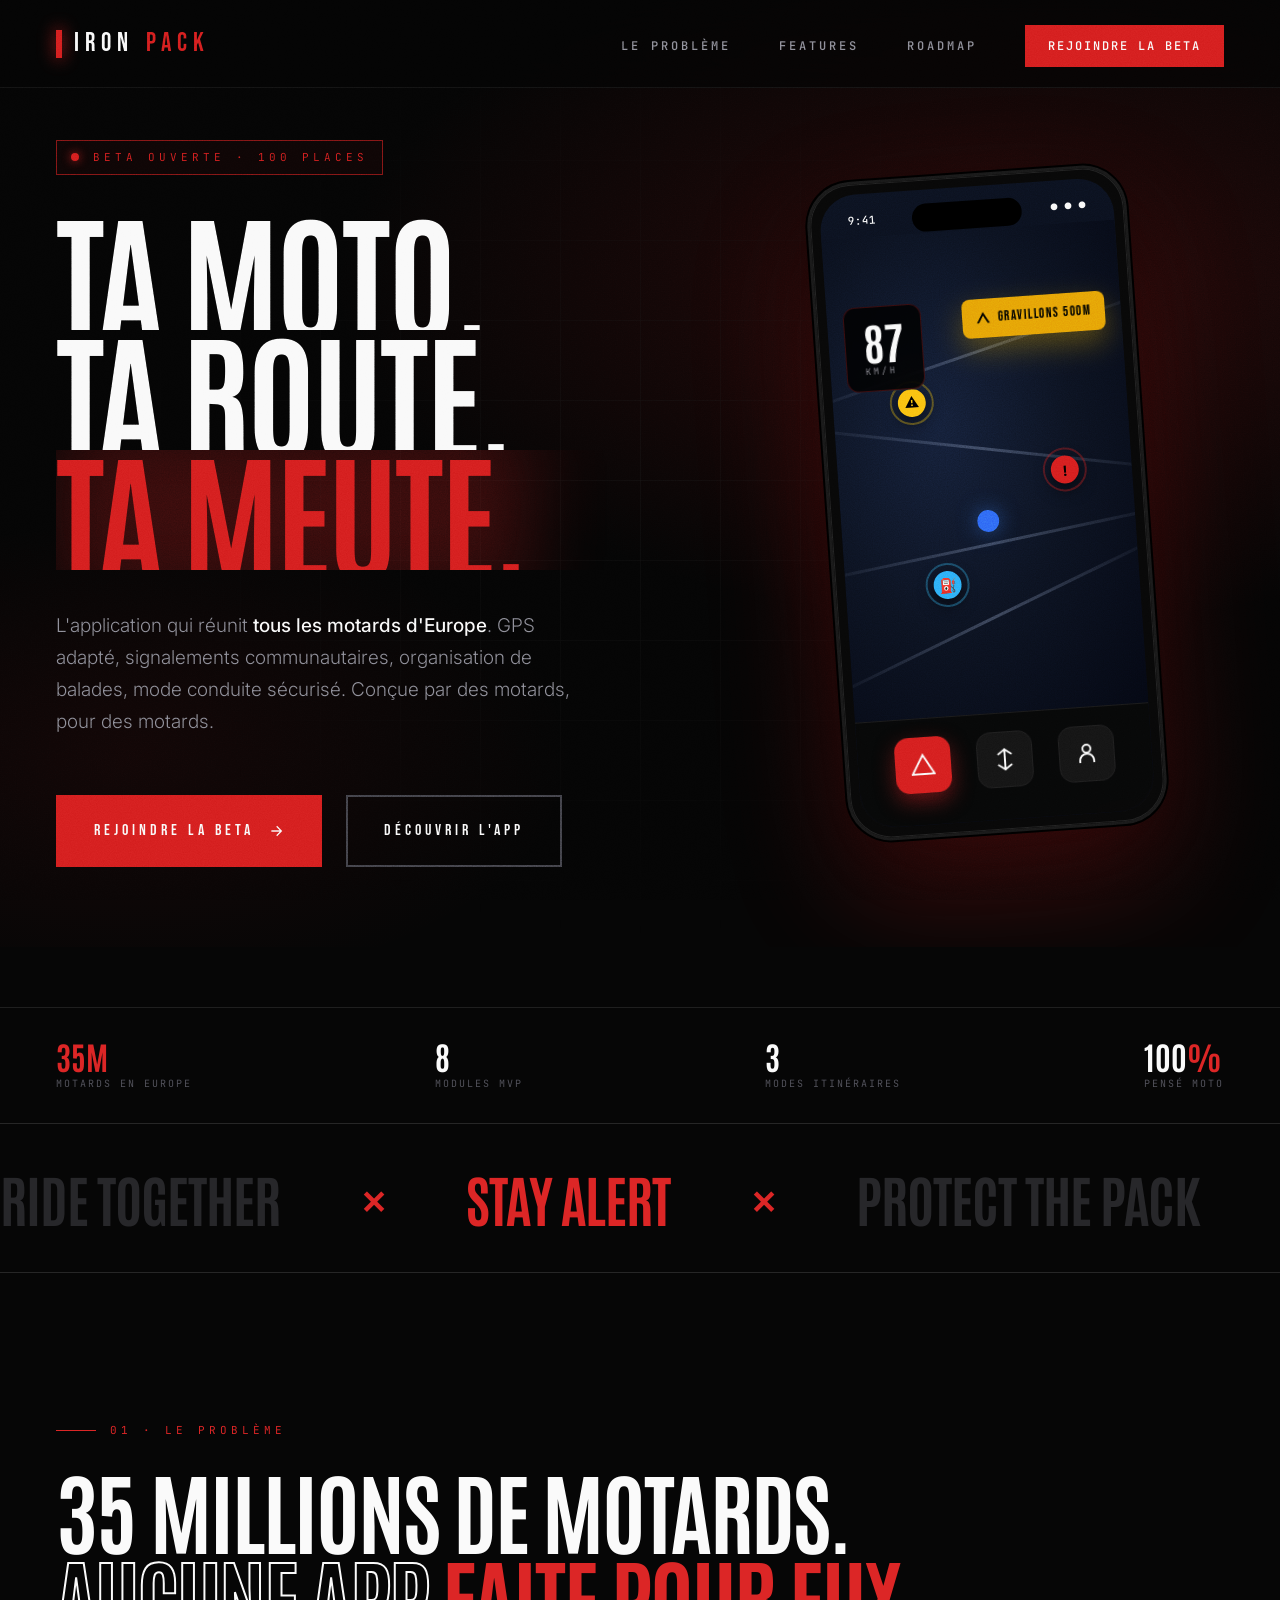
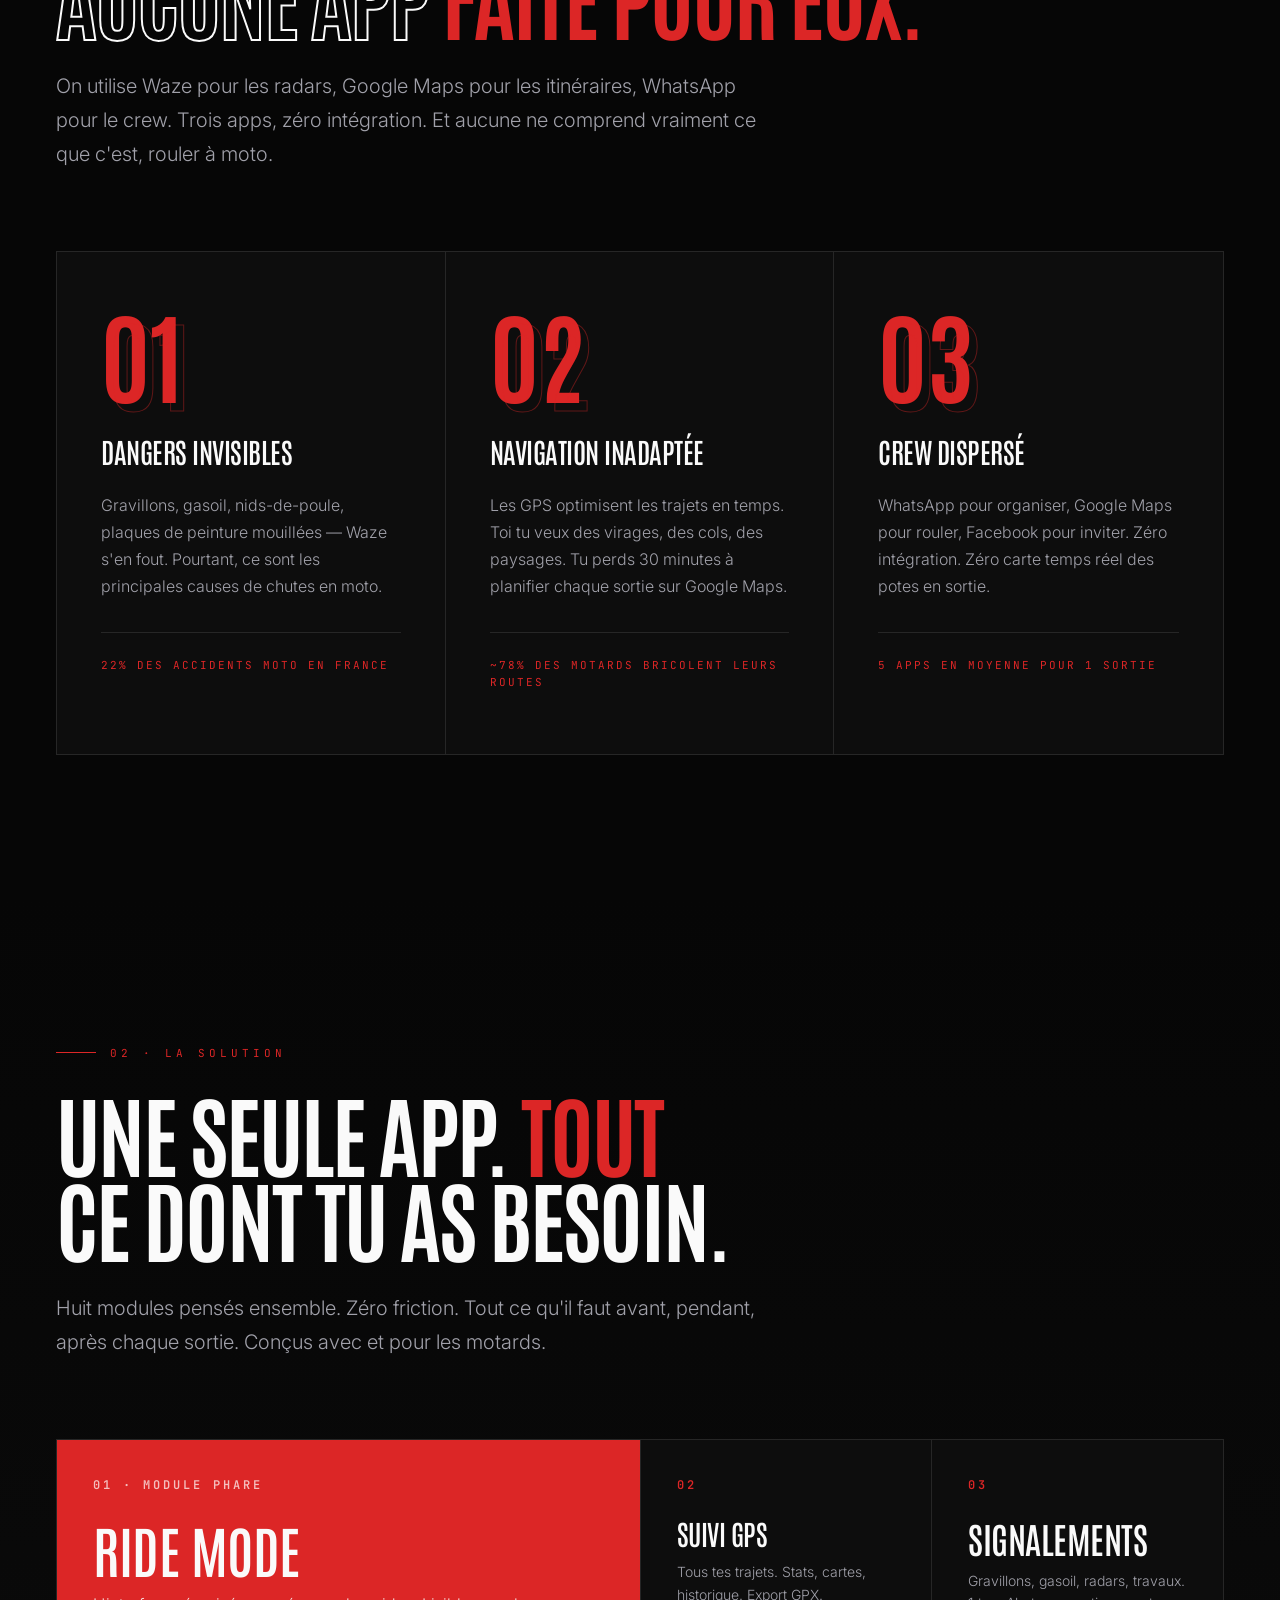
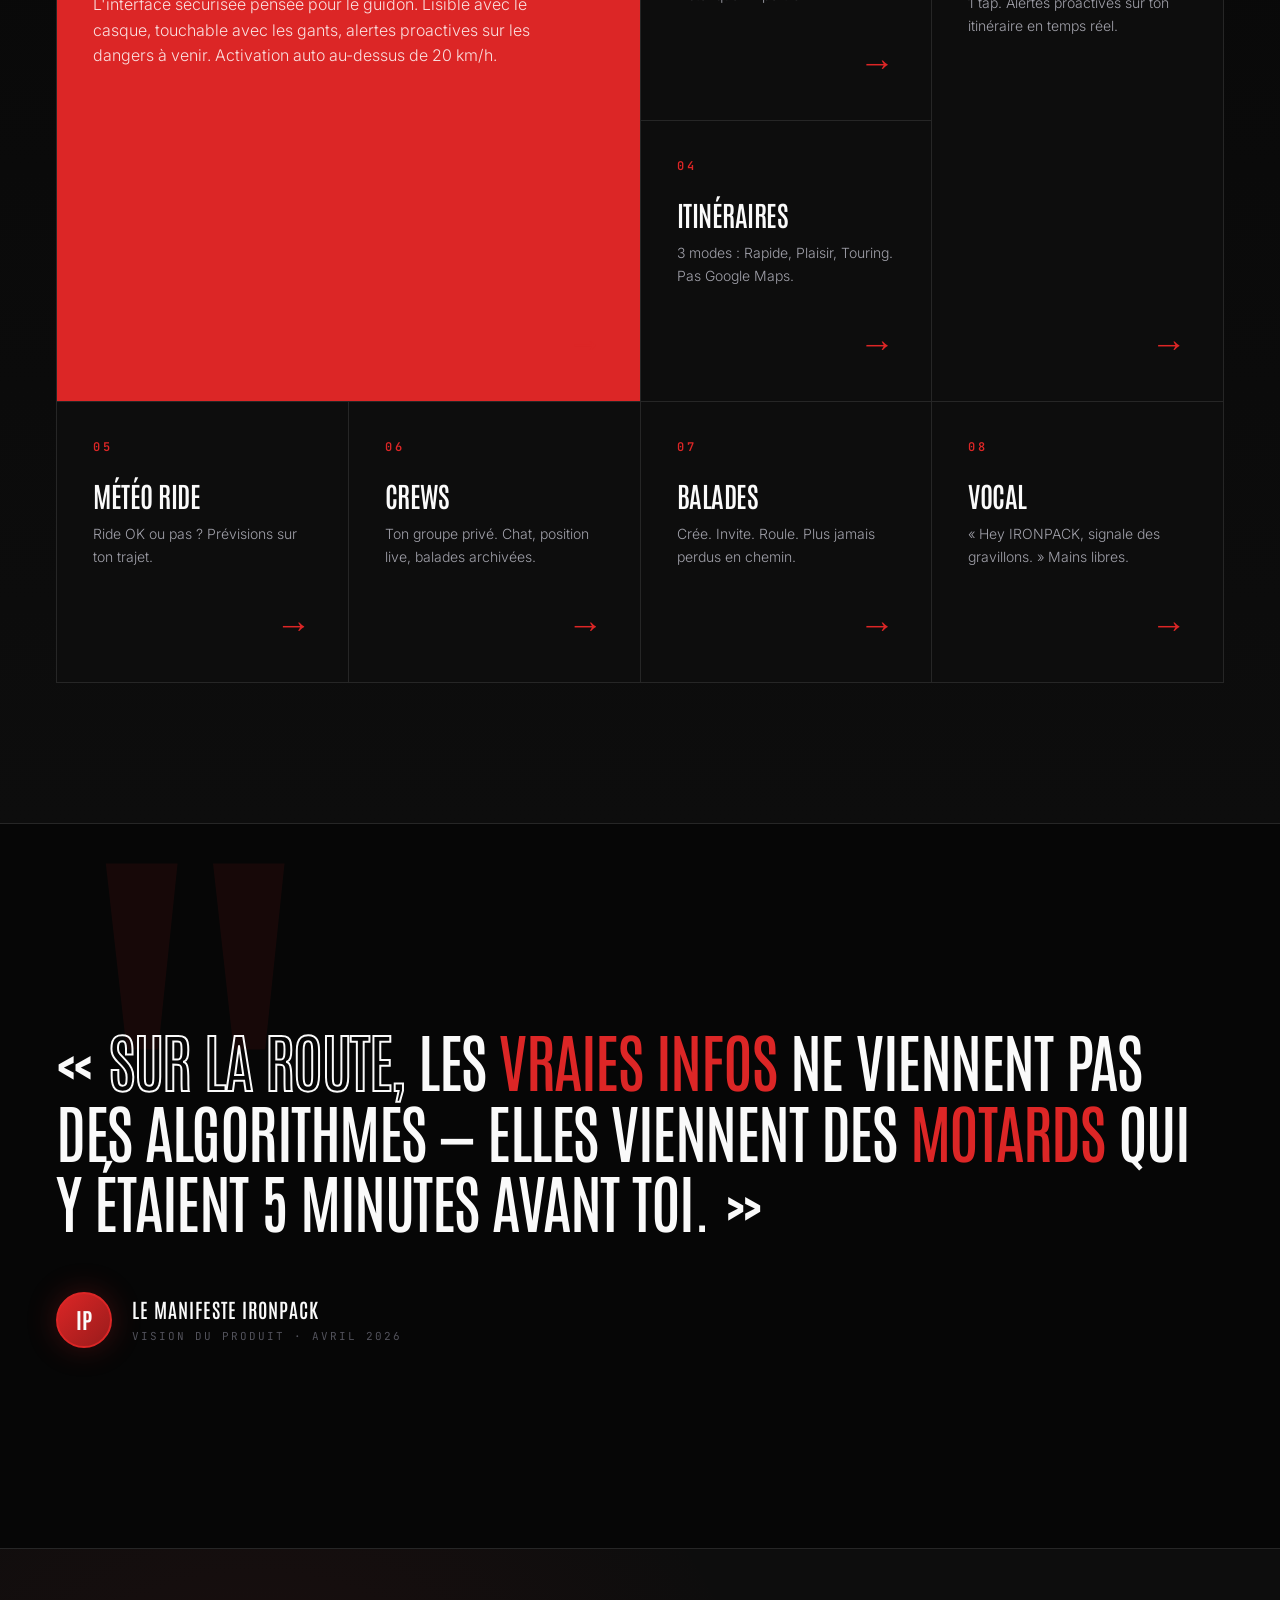
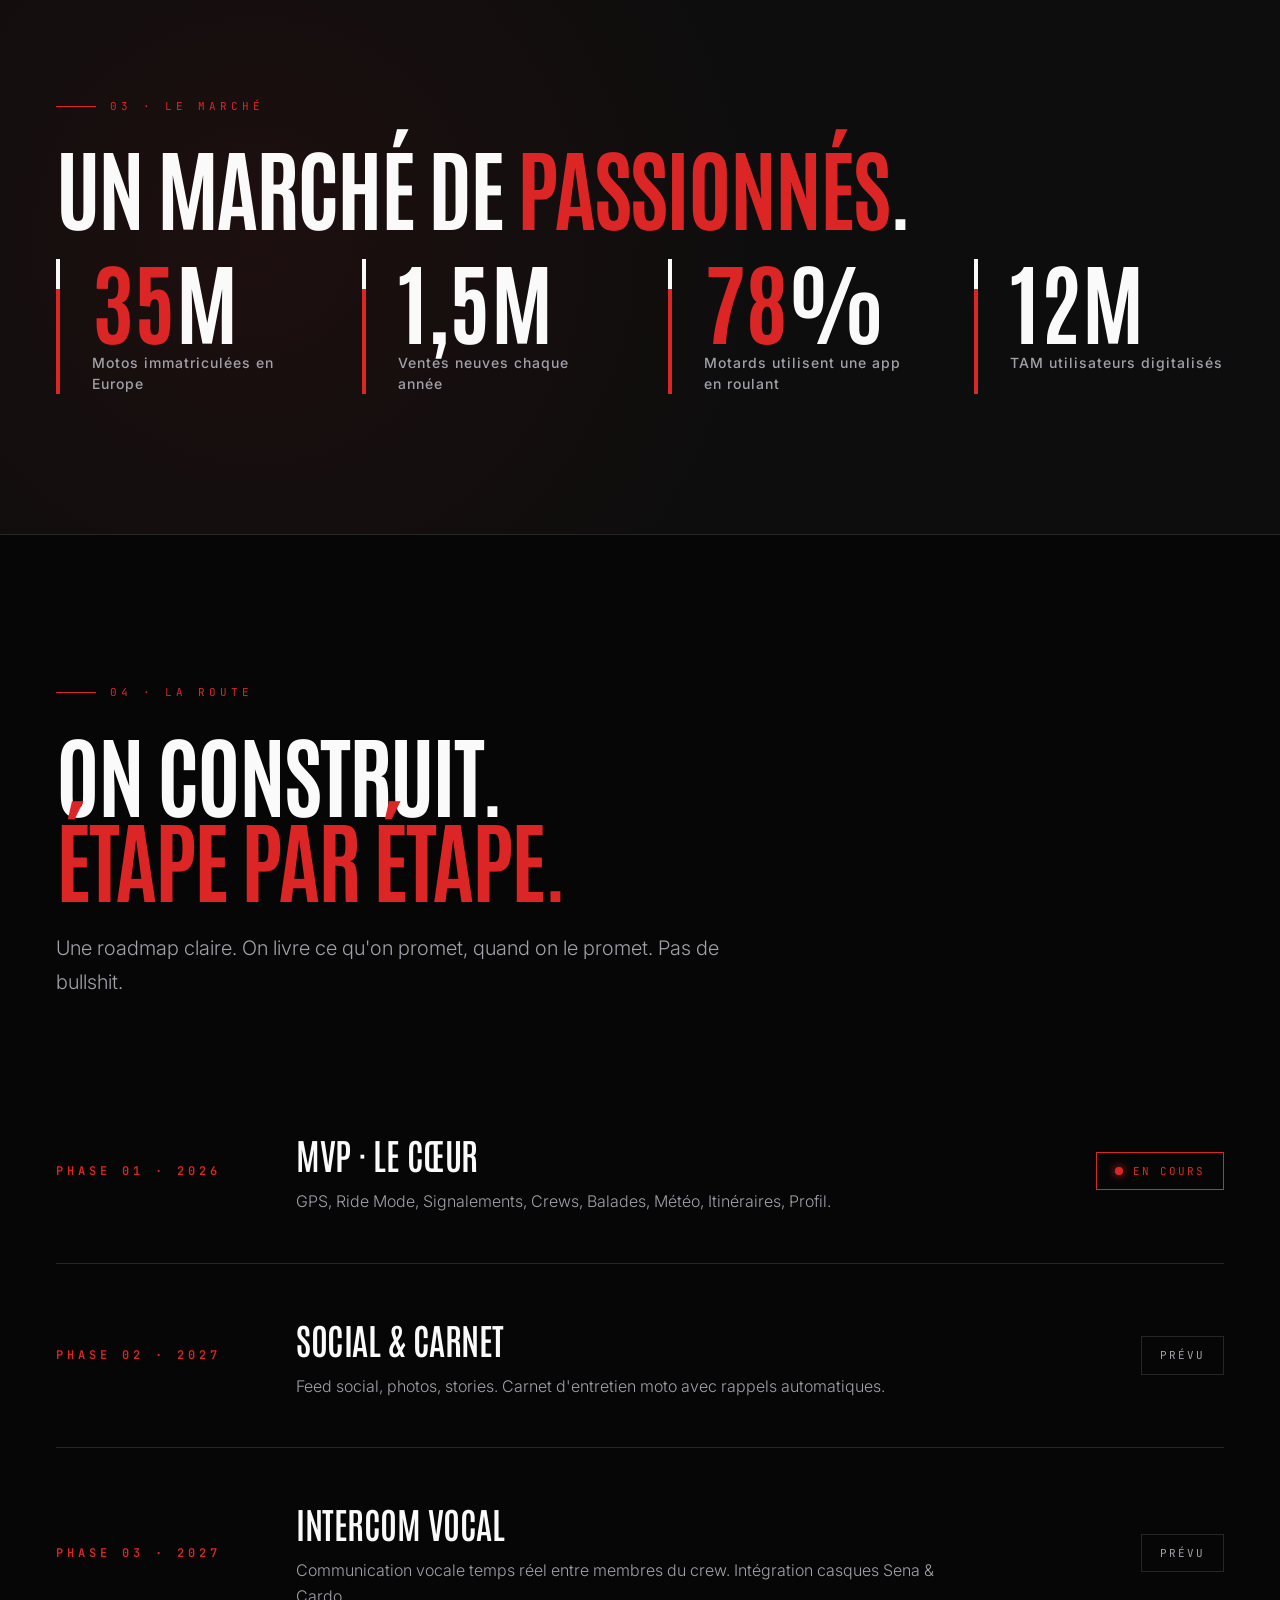
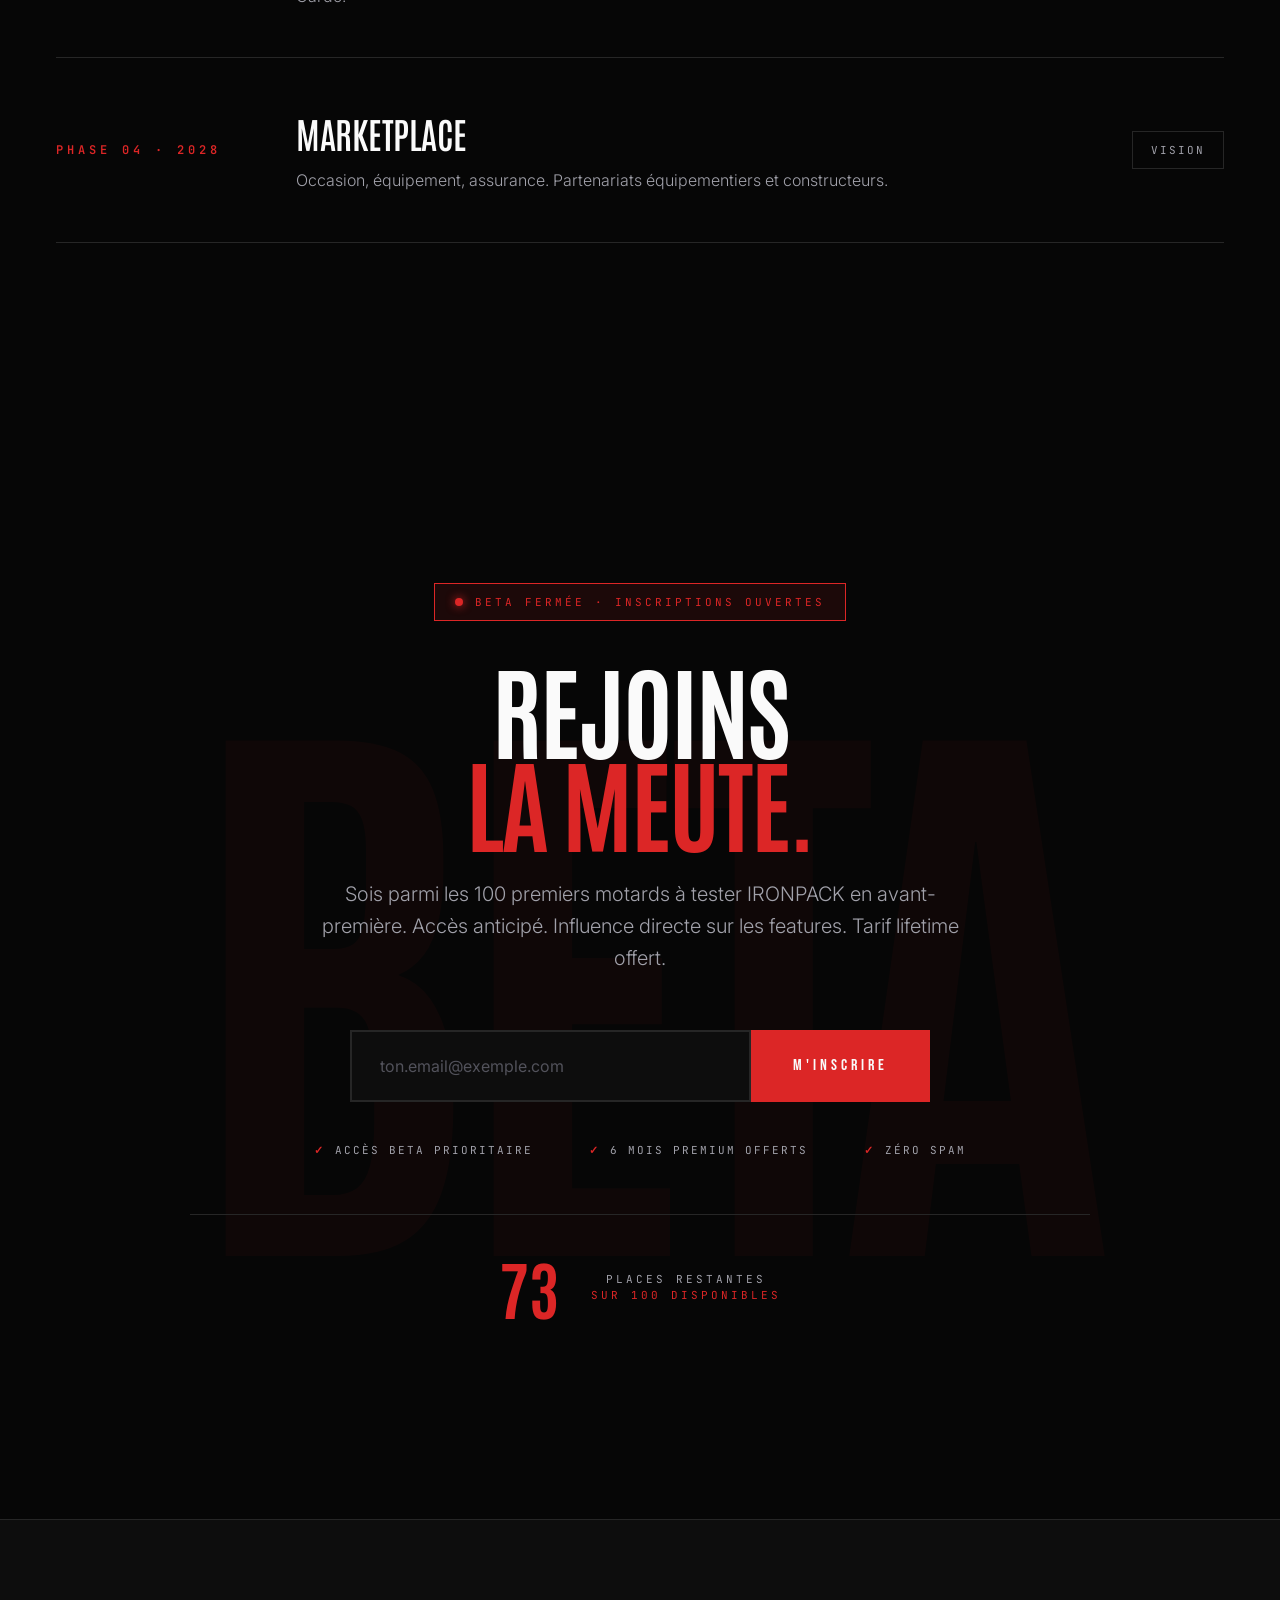
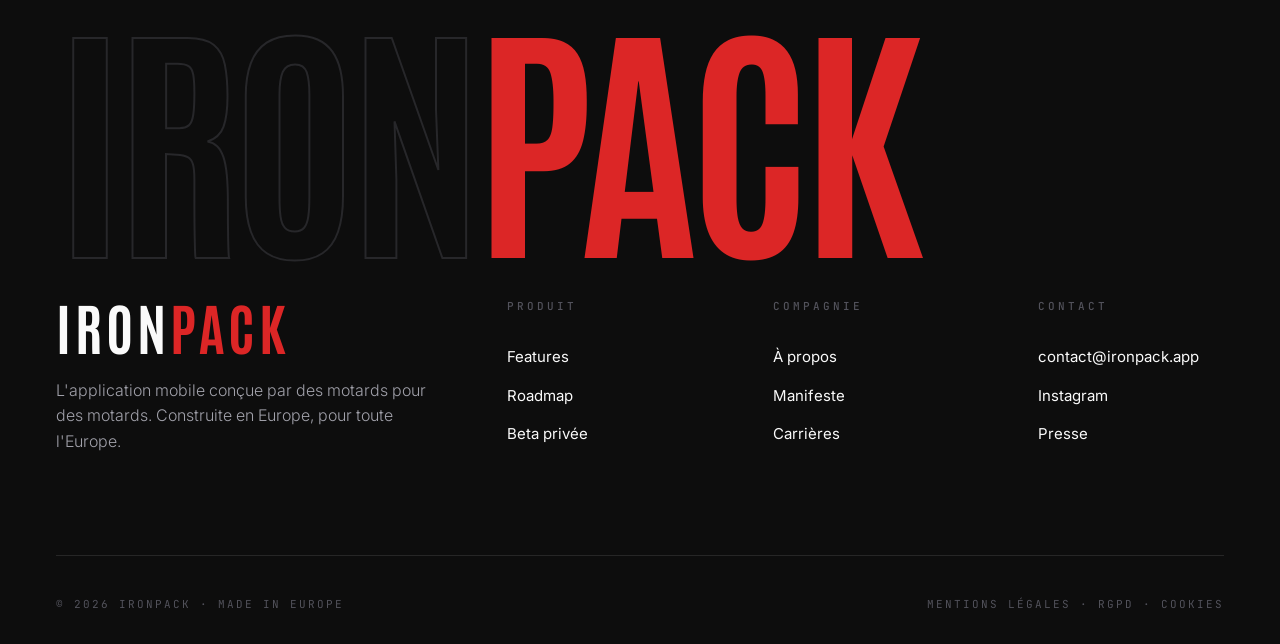
==== commit 5ef6f1c9: "Add files via upload" ====
--- a/index.html
+++ b/index.html
@@ -197,22 +197,6 @@
   opacity: 0.6;
 }
 
-/* Vertical text decoration */
-.hero-side-text {
-  position: absolute;
-  left: 24px;
-  top: 50%;
-  transform: translateY(-50%) rotate(-90deg);
-  transform-origin: center;
-  font-family: 'JetBrains Mono', monospace;
-  font-size: 10px;
-  letter-spacing: 8px;
-  color: var(--gray-dim);
-  text-transform: uppercase;
-  z-index: 2;
-  white-space: nowrap;
-}
-
 .hero-content {
   position: relative;
   z-index: 1;
@@ -1545,7 +1529,6 @@
   .hero-visual { height: 580px; }
   .phone { width: 280px; height: 580px; }
   .hero-stats { left: 24px; right: 24px; gap: 24px; flex-wrap: wrap; }
-  .hero-side-text { display: none; }
 
   .marquee-item { font-size: 36px; gap: 40px; }
 
@@ -1611,8 +1594,6 @@
 <section class="hero">
   <div class="hero-bg"></div>
   <div class="hero-grid"></div>
-  <div class="hero-side-text">IRONPACK · 2026 · BUILT FOR RIDERS</div>
-
   <div class="hero-content">
     <div>
       <div class="hero-kicker">
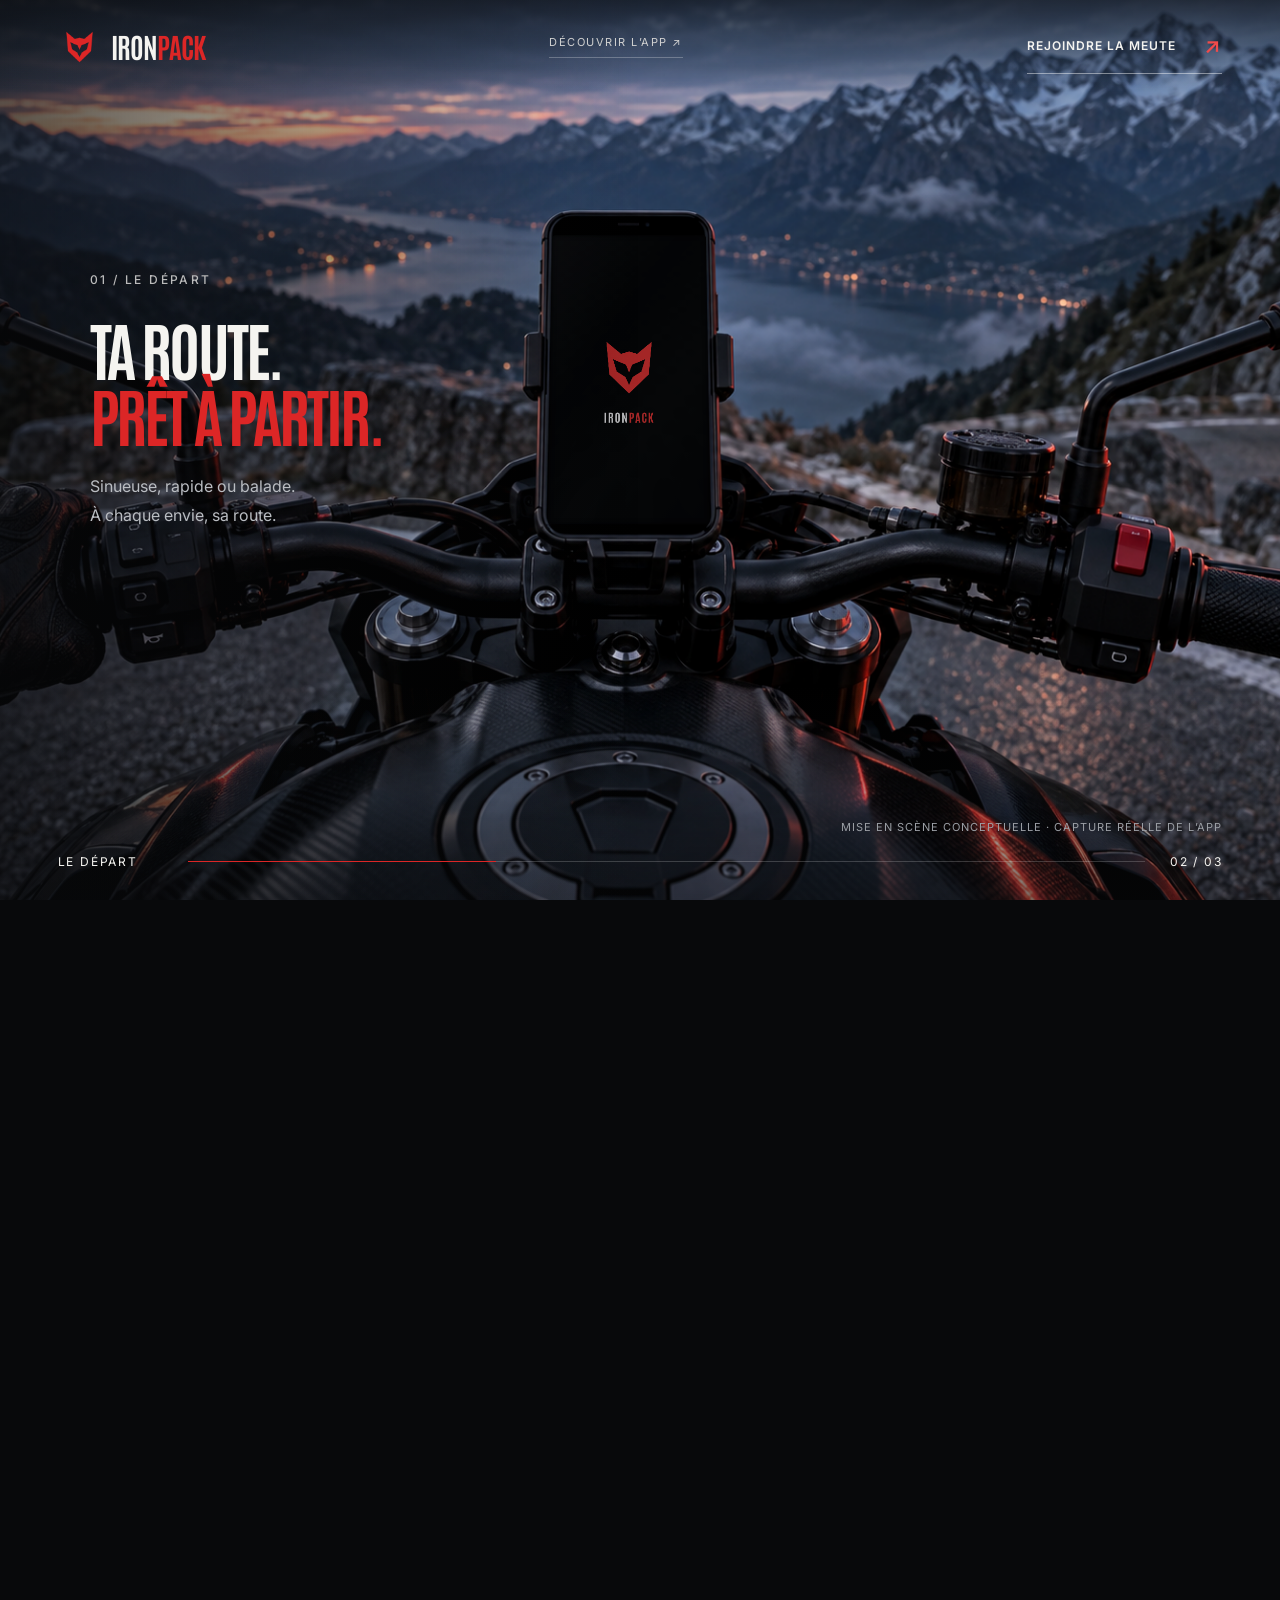
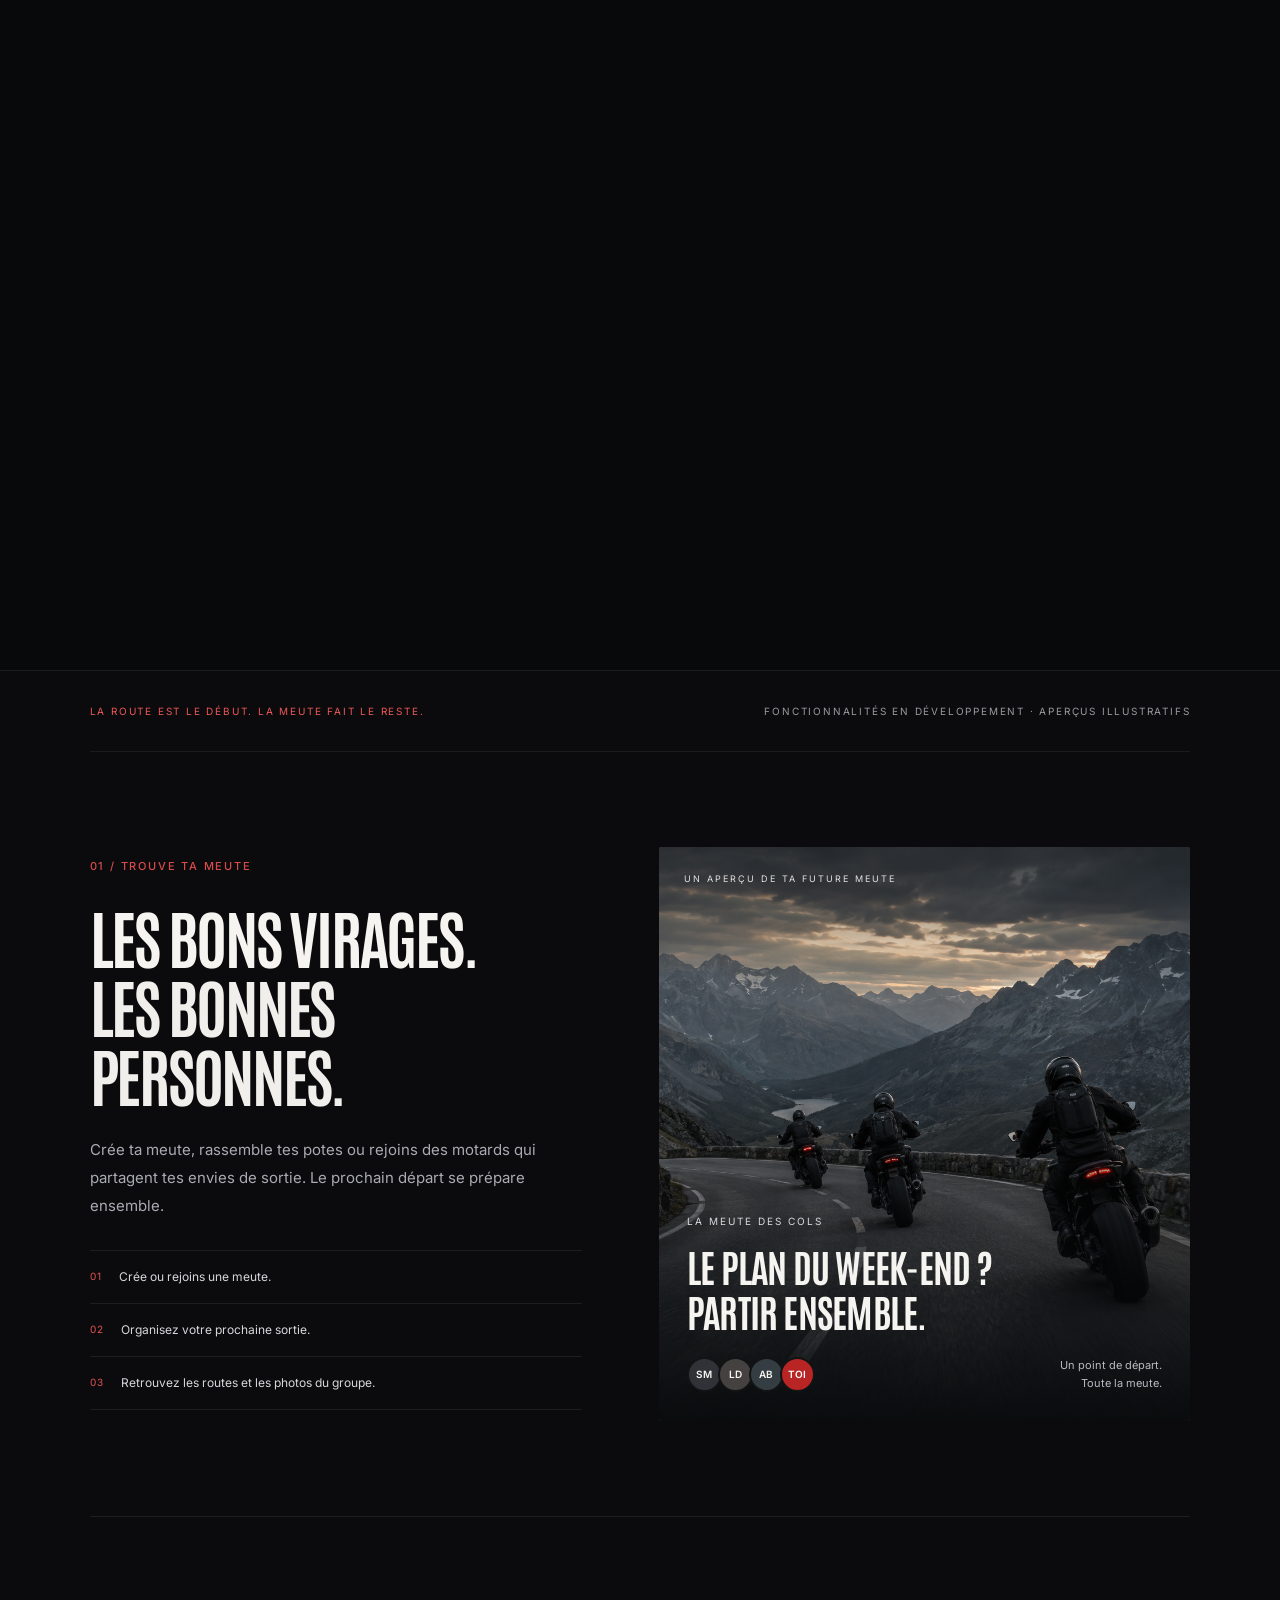
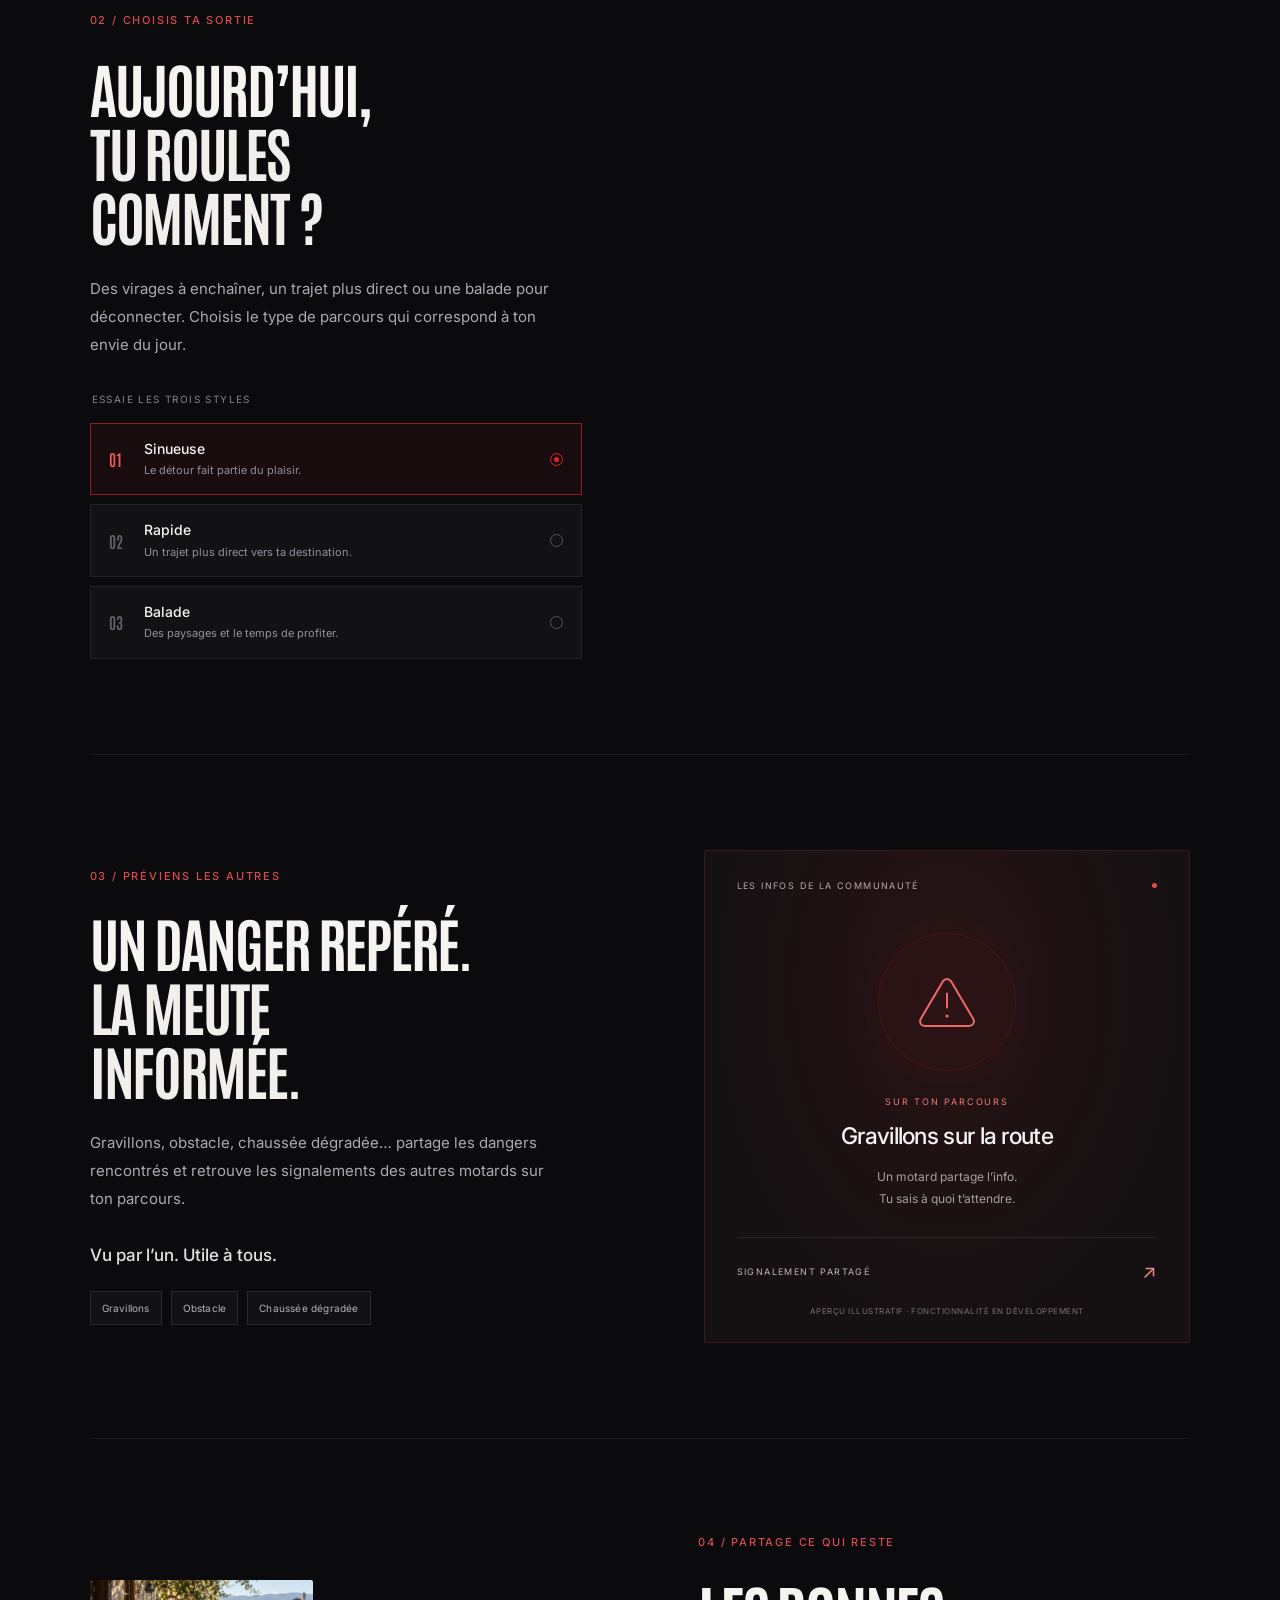
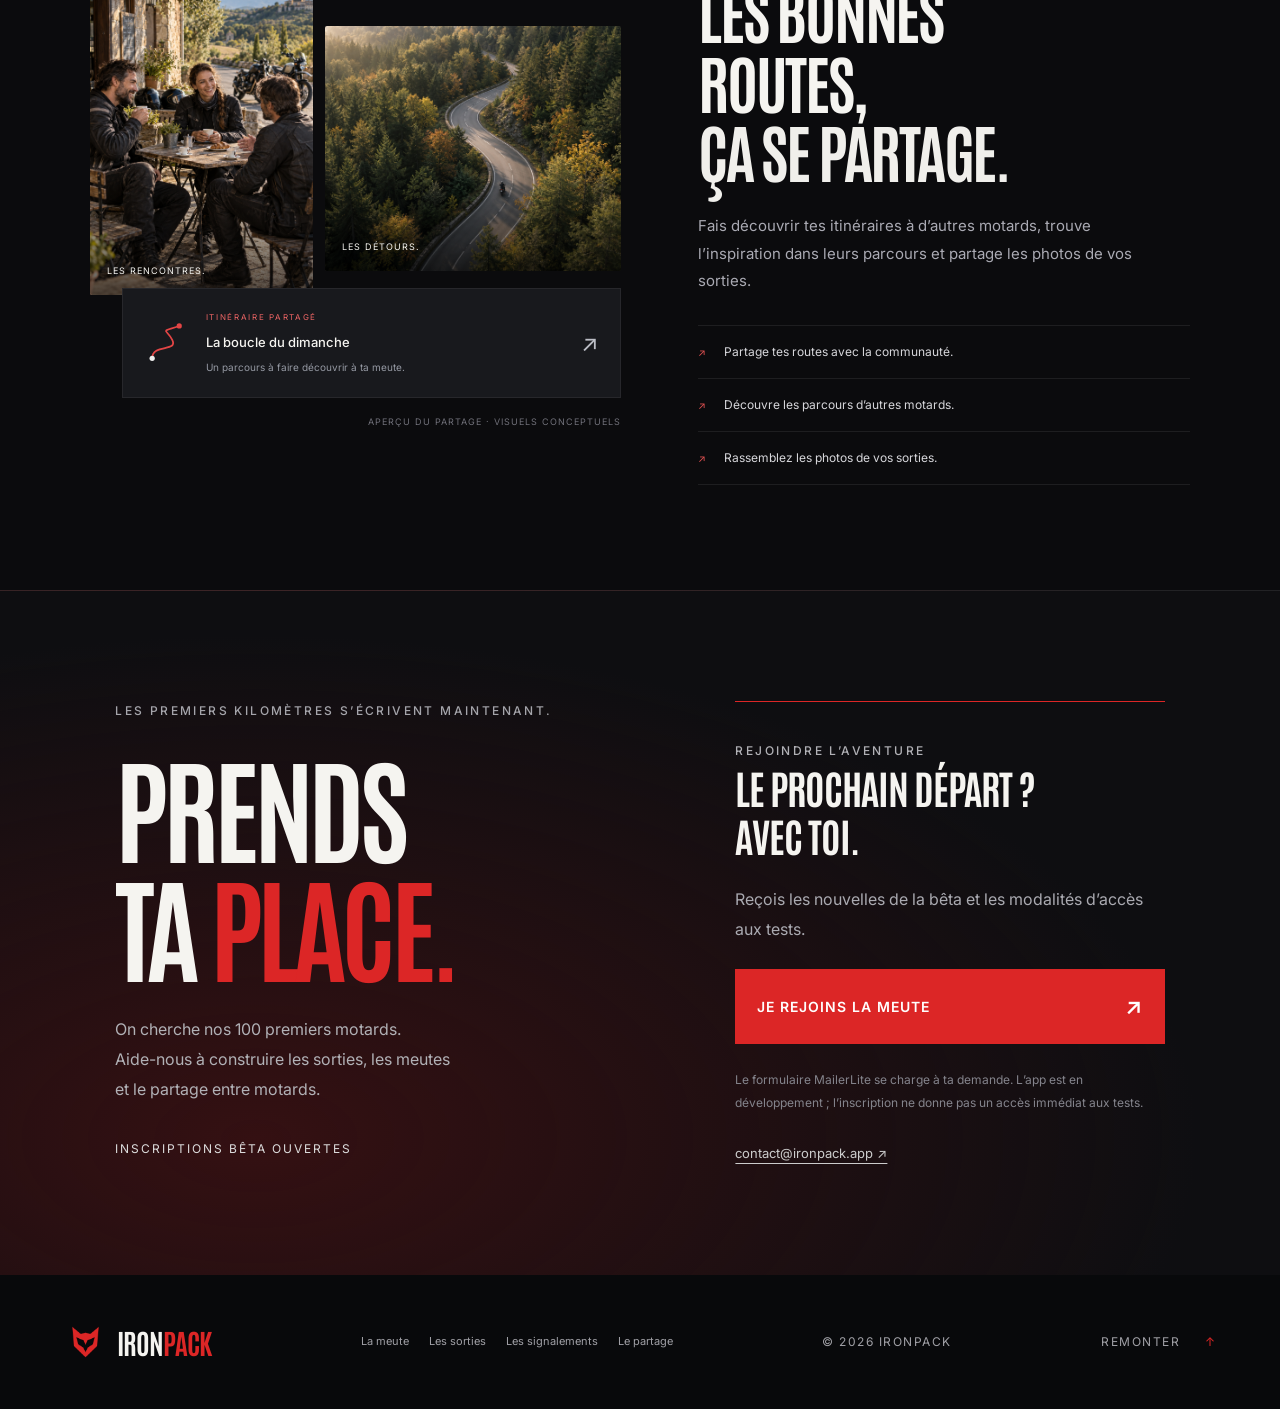
==== commit 9b72cc24: "Le nouveau site : « Entre dans la meute » Remplace entièrement la page précédente par la version ani" ====
--- a/index.html
+++ b/index.html
@@ -1,2091 +1,114 @@
-<!DOCTYPE html>
-<html lang="fr">
-<head>
-<meta charset="UTF-8">
-<meta name="viewport" content="width=device-width, initial-scale=1.0">
-<title>IRONPACK — Ta Moto. Ta Route. Ta Meute.</title>
-<meta name="description" content="L'application qui réunit tous les motards d'Europe. GPS, alertes communautaires, crews, balades. Conçue par des motards, pour des motards.">
+<!doctype html><html lang="fr"><head><meta charset="utf-8"><meta name="viewport" content="width=device-width,initial-scale=1"><title>IRONPACK — Entre dans la meute.</title><meta name="description" content="Crée ta meute, choisis une sortie sinueuse, rapide ou balade, signale les dangers et partage tes itinéraires et tes photos. Découvre IRONPACK, l’application moto en développement."><meta name="theme-color" content="#08090b"><link rel="icon" type="image/png" href="assets/favicon-meute.png"><link rel="preconnect" href="https://fonts.googleapis.com"><link rel="preconnect" href="https://fonts.gstatic.com" crossorigin><link href="https://fonts.googleapis.com/css2?family=Antonio:wght@400;600;700&family=Inter:wght@400;500;600;700&display=swap" rel="stylesheet"><link rel="stylesheet" href="cinema.css"><link rel="stylesheet" href="refinement.css"><link rel="stylesheet" href="phone-fit.css"><link rel="stylesheet" href="features.css"><script defer src="features.js"></script><script defer src="phone-fit.js"></script><script defer src="cinema.js"></script><script defer src="app.js"></script></head><body>
+<a class="skip" href="#beta">Aller à l’inscription</a><header><a class="wordmark" href="#top" aria-label="IRONPACK — Accueil"><img class="brand-symbol" src="assets/logo-meute.png" alt="">IRON<span>PACK</span></a><a class="header-feature" href="#meute">DÉCOUVRIR L’APP ↗</a><a class="nav-cta" href="#beta">REJOINDRE LA MEUTE <span>↗</span></a></header>
+<main><section class="journey" id="top" aria-label="Une expérience IRONPACK en trois scènes"><div class="stage">
+<div class="scene scene-rider"><img class="scene-photo" src="assets/rider.png" alt="Motard casqué sur sa moto à l’arrêt, éclairé par une lumière rouge" fetchpriority="high"><div class="rider-shade"></div><div class="hero-copy"><p class="eyebrow">LA ROUTE T’APPELLE.</p><h1>ÉCOUTE<br><span>L’APPEL.</span></h1><p class="hero-sub">TA MOTO. TA ROUTE. TA MEUTE.</p></div><div class="hero-bottom"><div><p>Choisis ta sortie. Retrouve ta meute.<br>Partage les routes qui valent le détour.</p><a class="hero-feature-link" href="#meute">DÉCOUVRIR L’APP ↗</a></div><a class="scroll-cue" href="#contact-scene"><span class="mouse"><b></b></span>DÉFILE POUR PRENDRE LA ROUTE</a></div></div>
+<div class="scene scene-cockpit" aria-hidden="true"><div class="cockpit-plane"><img class="cockpit-photo" src="assets/cockpit.png" alt=""><div class="phone-ui"><div class="phone-splash" aria-hidden="true"><div class="splash-light"></div><div class="splash-brand"><img src="assets/logo-meute.png" alt=""><strong>IRON<span>PACK</span></strong></div></div><img class="app-capture" src="assets/app-capture.jpg" alt="Capture réelle d’IRONPACK : carte, recherche, SOS, météo et onglets Carte, Sorties, Meute et Profil" width="736" height="1600"><button type="button" class="start-ride capture-start" aria-label="Voir la vue casque — démonstration"></button></div></div><div class="cockpit-shade"></div><div class="chapter-copy cockpit-copy"><p class="eyebrow">01 / LE DÉPART</p><h2>TA ROUTE.<br><span>PRÊT À PARTIR.</span></h2><p>Sinueuse, rapide ou balade.<br>À chaque envie, sa route.</p></div></div>
+<div class="scene scene-helmet" aria-hidden="true"><div class="helmet-plane"><img class="helmet-photo" src="assets/helmet.png" alt="Vue depuis le casque, avec IRONPACK sur le téléphone fixé au guidon"><div class="helmet-phone"><img class="app-capture" src="assets/app-capture.jpg" alt="Capture réelle d’IRONPACK sur le téléphone fixé au guidon" width="736" height="1600"></div></div><div class="helmet-shade"></div><div class="chapter-copy helmet-copy"><p class="eyebrow">02 / L’IMMERSION</p><h2>LE MONDE<br><span>S’OUVRE.</span></h2></div><div class="helmet-end"><p class="eyebrow">03 / LA MEUTE</p><h2>LA ROUTE EST BELLE.<br><span>ENSEMBLE, ENCORE PLUS.</span></h2></div></div>
+<div class="journey-progress"><span id="chapter-name">L’APPEL</span><div><i></i></div><span id="chapter-count">01 / 03</span></div><p class="concept-label">MISE EN SCÈNE CONCEPTUELLE · CAPTURE RÉELLE DE L’APP</p>
+</div><div class="scroll-anchor" id="contact-scene"></div></section>
+<div class="product-story">
+  <div class="product-intro">
+    <p>LA ROUTE EST LE DÉBUT. LA MEUTE FAIT LE RESTE.</p>
+    <p>FONCTIONNALITÉS EN DÉVELOPPEMENT · APERÇUS ILLUSTRATIFS</p>
+  </div>
+  <section class="product-feature pack-feature" id="meute" aria-labelledby="pack-title">
+    <div class="feature-copy reveal">
+      <p class="eyebrow">01 / TROUVE TA MEUTE</p>
+      <h2 id="pack-title">LES BONS VIRAGES.<br><span>LES BONNES<br>PERSONNES.</span></h2>
+      <p>Crée ta meute, rassemble tes potes ou rejoins des motards qui partagent tes envies de sortie. Le prochain départ se prépare ensemble.</p>
+      <ul class="feature-points">
+        <li><span>01</span> Crée ou rejoins une meute.</li>
+        <li><span>02</span> Organisez votre prochaine sortie.</li>
+        <li><span>03</span> Retrouvez les routes et les photos du groupe.</li>
+      </ul>
+    </div>
+    <figure class="pack-visual reveal">
+      <img src="assets/alpine-ride.png" alt="Trois motards prennent ensemble une route de montagne" loading="lazy" width="1536" height="1024">
+      <span class="visual-kicker">UN APERÇU DE TA FUTURE MEUTE</span>
+      <figcaption>
+        <span>LA MEUTE DES COLS</span>
+        <h3>LE PLAN DU WEEK-END ?<br>PARTIR ENSEMBLE.</h3>
+        <div class="pack-caption-bottom">
+          <div class="member-stack" aria-label="Exemple de membres d’une meute"><i>SM</i><i>LD</i><i>AB</i><i>TOI</i></div>
+          <p>Un point de départ.<br>Toute la meute.</p>
+        </div>
+      </figcaption>
+    </figure>
+  </section>
+  <section class="product-feature ride-feature" id="sorties" aria-labelledby="rides-title">
+    <div class="feature-copy reveal">
+      <p class="eyebrow">02 / CHOISIS TA SORTIE</p>
+      <h2 id="rides-title">AUJOURD’HUI,<br><span>TU ROULES<br>COMMENT ?</span></h2>
+      <p>Des virages à enchaîner, un trajet plus direct ou une balade pour déconnecter. Choisis le type de parcours qui correspond à ton envie du jour.</p>
+      <fieldset class="ride-options">
+        <legend>ESSAIE LES TROIS STYLES</legend>
+        <label class="ride-option"><input type="radio" name="ride-style" value="sinueuse" checked aria-controls="ride-preview"><span class="option-index">01</span><span><strong>Sinueuse</strong><small>Le détour fait partie du plaisir.</small></span><span class="choice-dot" aria-hidden="true"></span></label>
+        <label class="ride-option"><input type="radio" name="ride-style" value="rapide" aria-controls="ride-preview"><span class="option-index">02</span><span><strong>Rapide</strong><small>Un trajet plus direct vers ta destination.</small></span><span class="choice-dot" aria-hidden="true"></span></label>
+        <label class="ride-option"><input type="radio" name="ride-style" value="balade" aria-controls="ride-preview"><span class="option-index">03</span><span><strong>Balade</strong><small>Des paysages et le temps de profiter.</small></span><span class="choice-dot" aria-hidden="true"></span></label>
+      </fieldset>
+    </div>
+    <div class="route-preview reveal" id="ride-preview">
+      <div class="route-preview-top"><span>MÊME DÉPART. AUTRE ENVIE.</span><span id="ride-mode-label">Sinueuse</span></div>
+      <svg class="route-diagram" viewBox="0 0 500 340" role="img" aria-label="Trois tracés illustratifs relient le même départ à la même arrivée. Le style choisi est affiché en rouge.">
+        <path class="diagram-grid" d="M0 45H500M0 95H500M0 145H500M0 195H500M0 245H500M0 295H500M50 0V340M100 0V340M150 0V340M200 0V340M250 0V340M300 0V340M350 0V340M400 0V340M450 0V340"/>
+        <path class="route-choice-path" data-route-mode="rapide" pathLength="1" d="M65 260C150 213 191 193 254 157S355 106 435 65"/>
+        <path class="route-choice-path" data-route-mode="balade" pathLength="1" d="M65 260C80 214 73 120 116 103S187 148 226 124S212 59 258 38S376 35 435 65"/>
+        <path class="route-choice-path is-active" data-route-mode="sinueuse" pathLength="1" d="M65 260C99 254 170 287 181 259S114 222 138 198S235 218 249 187S191 145 225 122S326 155 340 121S295 80 331 59S411 100 435 65"/>
+        <circle class="diagram-node" cx="65" cy="260" r="11"/><text class="diagram-end-letter" x="65" y="264" text-anchor="middle">A</text><text class="diagram-text" x="45" y="295">DÉPART</text>
+        <circle class="diagram-node diagram-node-end" cx="435" cy="65" r="11"/><text class="diagram-end-letter" x="435" y="69" text-anchor="middle">B</text><text class="diagram-text" x="380" y="36">ARRIVÉE</text>
+      </svg>
+      <div class="route-result" aria-live="polite" aria-atomic="true"><h3 id="ride-mode-title">Le plaisir des virages.</h3><p id="ride-mode-description">Privilégie les routes sinueuses et les détours qui donnent envie de repartir.</p></div>
+      <p class="route-preview-note">TRACÉS ILLUSTRATIFS · APERÇU DU CHOIX D’ITINÉRAIRE</p>
+    </div>
+  </section>
+  <section class="product-feature hazard-feature" id="signalements" aria-labelledby="hazard-title">
+    <div class="feature-copy reveal">
+      <p class="eyebrow">03 / PRÉVIENS LES AUTRES</p>
+      <h2 id="hazard-title">UN DANGER REPÉRÉ.<br><span>LA MEUTE<br>INFORMÉE.</span></h2>
+      <p>Gravillons, obstacle, chaussée dégradée… partage les dangers rencontrés et retrouve les signalements des autres motards sur ton parcours.</p>
+      <p class="hazard-motto">Vu par l’un. Utile à tous.</p>
+      <ul class="hazard-types" aria-label="Exemples de dangers à signaler"><li>Gravillons</li><li>Obstacle</li><li>Chaussée dégradée</li></ul>
+    </div>
+    <div class="hazard-preview reveal" aria-label="Aperçu illustratif d’un signalement sur le parcours">
+      <div class="hazard-preview-heading"><span>LES INFOS DE LA COMMUNAUTÉ</span><span class="hazard-dot" aria-hidden="true"></span></div>
+      <div class="hazard-symbol" aria-hidden="true"><svg viewBox="0 0 80 80"><path d="M35 13a6 6 0 0 1 10 0l29 49a6 6 0 0 1-5 9H11a6 6 0 0 1-5-9Z"/><path d="M40 29v18"/><circle cx="40" cy="58" r="2"/></svg></div>
+      <p class="hazard-context">SUR TON PARCOURS</p>
+      <h3>Gravillons sur la route</h3>
+      <p class="hazard-source">Un motard partage l’info.<br>Tu sais à quoi t’attendre.</p>
+      <div class="hazard-preview-footer"><span>SIGNALEMENT PARTAGÉ</span><span>↗</span></div>
+      <p class="hazard-demo-note">APERÇU ILLUSTRATIF · FONCTIONNALITÉ EN DÉVELOPPEMENT</p>
+    </div>
+  </section>
 
-<!-- Fonts -->
-<link rel="preconnect" href="https://fonts.googleapis.com">
-<link rel="preconnect" href="https://fonts.gstatic.com" crossorigin>
-<link href="https://fonts.googleapis.com/css2?family=Antonio:wght@400;500;600;700&family=Bebas+Neue&family=Inter:wght@300;400;500;600;700;800&family=JetBrains+Mono:wght@400;500;700&display=swap" rel="stylesheet">
-
-<style>
-:root {
-  --bg: #060606;
-  --bg-2: #0d0d0d;
-  --bg-3: #161616;
-  --surface: #1a1a1a;
-  --border: #262626;
-  --border-soft: #1f1f1f;
-  --red: #DC2626;
-  --red-bright: #EF4444;
-  --red-deep: #991B1B;
-  --red-glow: rgba(220, 38, 38, 0.25);
-  --white: #FAFAFA;
-  --gray: #A1A1AA;
-  --gray-dim: #52525B;
-  --gray-deep: #27272A;
-  --yellow: #EAB308;
-  --orange: #EA580C;
-  --green: #10B981;
-}
-
-* { box-sizing: border-box; margin: 0; padding: 0; }
-
-::selection { background: var(--red); color: var(--white); }
-
-html { scroll-behavior: smooth; }
-
-body {
-  background: var(--bg);
-  color: var(--white);
-  font-family: 'Inter', sans-serif;
-  font-weight: 400;
-  line-height: 1.5;
-  overflow-x: hidden;
-  -webkit-font-smoothing: antialiased;
-  cursor: default;
-}
-
-/* Grain texture global */
-body::before {
-  content: '';
-  position: fixed;
-  inset: 0;
-  background-image: url("data:image/svg+xml;utf8,<svg xmlns='http://www.w3.org/2000/svg' width='250' height='250'><filter id='n'><feTurbulence type='fractalNoise' baseFrequency='0.85' numOctaves='3' seed='5'/><feColorMatrix values='0 0 0 0 0 0 0 0 0 0 0 0 0 0 0 0 0 0 0.6 0'/></filter><rect width='250' height='250' filter='url(%23n)'/></svg>");
-  opacity: 0.5;
-  pointer-events: none;
-  z-index: 200;
-  mix-blend-mode: overlay;
-}
-
-img { display: block; max-width: 100%; }
-
-/* ===========================================
-   NAVIGATION
-   =========================================== */
-nav {
-  position: fixed;
-  top: 0; left: 0; right: 0;
-  z-index: 100;
-  padding: 24px 56px;
-  display: flex;
-  justify-content: space-between;
-  align-items: center;
-  background: rgba(6, 6, 6, 0.75);
-  backdrop-filter: blur(20px) saturate(140%);
-  -webkit-backdrop-filter: blur(20px) saturate(140%);
-  border-bottom: 1px solid rgba(38, 38, 38, 0.6);
-  transition: padding 0.3s ease;
-}
-
-nav.scrolled { padding: 14px 56px; }
-
-.brand {
-  display: flex;
-  align-items: center;
-  gap: 12px;
-  font-family: 'Bebas Neue', sans-serif;
-  font-size: 26px;
-  letter-spacing: 6px;
-  color: var(--white);
-  text-decoration: none;
-}
-
-.brand-mark {
-  width: 6px;
-  height: 28px;
-  background: var(--red);
-  position: relative;
-}
-
-.brand-mark::after {
-  content: '';
-  position: absolute;
-  inset: -2px;
-  background: var(--red);
-  filter: blur(8px);
-  opacity: 0.6;
-  z-index: -1;
-}
-
-.brand .red { color: var(--red); }
-
-.nav-links {
-  display: flex;
-  gap: 48px;
-  align-items: center;
-  list-style: none;
-}
-
-.nav-links a {
-  color: var(--gray);
-  text-decoration: none;
-  font-size: 12px;
-  letter-spacing: 3px;
-  text-transform: uppercase;
-  font-weight: 600;
-  font-family: 'JetBrains Mono', monospace;
-  transition: color 0.25s ease;
-  position: relative;
-}
-
-.nav-links a:hover { color: var(--white); }
-
-.nav-links a:not(.nav-cta)::after {
-  content: '';
-  position: absolute;
-  bottom: -6px;
-  left: 0;
-  width: 0;
-  height: 1px;
-  background: var(--red);
-  transition: width 0.25s ease;
-}
-
-.nav-links a:not(.nav-cta):hover::after { width: 100%; }
-
-.nav-cta {
-  background: var(--red);
-  color: var(--white) !important;
-  padding: 12px 22px;
-  border: 1px solid var(--red);
-  letter-spacing: 2px !important;
-  transition: all 0.25s ease;
-}
-
-.nav-cta:hover {
-  background: transparent;
-  color: var(--red) !important;
-  box-shadow: 0 0 20px var(--red-glow);
-}
-
-/* ===========================================
-   HERO
-   =========================================== */
-.hero {
-  min-height: 100vh;
-  position: relative;
-  display: flex;
-  align-items: center;
-  padding: 140px 56px 80px;
-  overflow: hidden;
-}
-
-/* Background layers */
-.hero-bg {
-  position: absolute;
-  inset: 0;
-  background:
-    radial-gradient(ellipse 90% 60% at 80% 30%, rgba(220, 38, 38, 0.18), transparent 60%),
-    radial-gradient(ellipse 70% 50% at 10% 80%, rgba(220, 38, 38, 0.08), transparent 50%);
-  z-index: 0;
-}
-
-.hero-grid {
-  position: absolute;
-  inset: 0;
-  background-image:
-    linear-gradient(rgba(38, 38, 38, 0.5) 1px, transparent 1px),
-    linear-gradient(90deg, rgba(38, 38, 38, 0.5) 1px, transparent 1px);
-  background-size: 80px 80px;
-  mask-image: radial-gradient(ellipse 60% 70% at center, black 0%, transparent 70%);
-  -webkit-mask-image: radial-gradient(ellipse 60% 70% at center, black 0%, transparent 70%);
-  z-index: 0;
-  opacity: 0.6;
-}
-
-.hero-content {
-  position: relative;
-  z-index: 1;
-  max-width: 1500px;
-  margin: 0 auto;
-  width: 100%;
-  display: grid;
-  grid-template-columns: 1.3fr 1fr;
-  gap: 80px;
-  align-items: center;
-}
-
-/* Kicker */
-.hero-kicker {
-  display: inline-flex;
-  align-items: center;
-  gap: 14px;
-  font-family: 'JetBrains Mono', monospace;
-  font-size: 11px;
-  color: var(--red);
-  letter-spacing: 4px;
-  text-transform: uppercase;
-  margin-bottom: 36px;
-  padding: 8px 14px;
-  border: 1px solid var(--red-deep);
-  background: rgba(220, 38, 38, 0.06);
-  opacity: 0;
-  animation: fadeIn 0.8s 0.2s forwards;
-}
-
-.hero-kicker .pulse {
-  width: 8px;
-  height: 8px;
-  background: var(--red);
-  border-radius: 50%;
-  animation: pulse-dot 1.6s ease-in-out infinite;
-  box-shadow: 0 0 10px var(--red);
-}
-
-@keyframes pulse-dot {
-  0%, 100% { opacity: 1; transform: scale(1); }
-  50% { opacity: 0.4; transform: scale(0.85); }
-}
-
-/* Hero title - massive editorial */
-.hero h1 {
-  font-family: 'Antonio', sans-serif;
-  font-weight: 700;
-  font-size: clamp(72px, 11vw, 168px);
-  line-height: 0.85;
-  letter-spacing: -3px;
-  text-transform: uppercase;
-  margin-bottom: 40px;
-}
-
-.hero h1 .line {
-  display: block;
-  overflow: hidden;
-}
-
-.hero h1 .line-content {
-  display: inline-block;
-  transform: translateY(110%);
-  animation: slideUp 0.9s cubic-bezier(0.16, 1, 0.3, 1) forwards;
-}
-
-.hero h1 .line:nth-child(1) .line-content { animation-delay: 0.4s; }
-.hero h1 .line:nth-child(2) .line-content { animation-delay: 0.55s; }
-.hero h1 .line:nth-child(3) .line-content { animation-delay: 0.7s; }
-
-.hero h1 .red {
-  color: var(--red);
-  position: relative;
-}
-
-.hero h1 .red::after {
-  content: '';
-  position: absolute;
-  inset: 0;
-  background: var(--red);
-  filter: blur(40px);
-  opacity: 0.3;
-  z-index: -1;
-}
-
-/* Subtitle */
-.hero-tagline {
-  font-size: 19px;
-  color: var(--gray);
-  max-width: 520px;
-  line-height: 1.7;
-  margin-bottom: 56px;
-  font-weight: 300;
-  opacity: 0;
-  animation: fadeIn 0.8s 1s forwards;
-}
-
-.hero-tagline strong {
-  color: var(--white);
-  font-weight: 500;
-}
-
-/* CTA Buttons */
-.hero-cta {
-  display: flex;
-  gap: 24px;
-  align-items: center;
-  flex-wrap: wrap;
-  opacity: 0;
-  animation: fadeIn 0.8s 1.2s forwards;
-}
-
-.btn {
-  position: relative;
-  display: inline-flex;
-  align-items: center;
-  gap: 14px;
-  padding: 22px 36px;
-  font-family: 'Bebas Neue', sans-serif;
-  font-size: 16px;
-  letter-spacing: 4px;
-  text-transform: uppercase;
-  text-decoration: none;
-  border: 2px solid;
-  cursor: pointer;
-  transition: all 0.3s ease;
-  overflow: hidden;
-}
-
-.btn-primary {
-  background: var(--red);
-  color: var(--white);
-  border-color: var(--red);
-  box-shadow: 0 0 0 0 rgba(220, 38, 38, 0);
-}
-
-.btn-primary::before {
-  content: '';
-  position: absolute;
-  inset: 0;
-  background: var(--white);
-  transform: translateX(-100%);
-  transition: transform 0.4s cubic-bezier(0.65, 0, 0.35, 1);
-  z-index: 0;
-}
-
-.btn-primary span,
-.btn-primary svg {
-  position: relative;
-  z-index: 1;
-  transition: color 0.3s ease;
-}
-
-.btn-primary:hover {
-  box-shadow: 0 0 30px var(--red-glow);
-}
-
-.btn-primary:hover::before { transform: translateX(0); }
-
-.btn-primary:hover span,
-.btn-primary:hover svg { color: var(--red); }
-
-.btn-arrow {
-  width: 16px;
-  height: 16px;
-  transition: transform 0.3s ease;
-}
-
-.btn-primary:hover .btn-arrow { transform: translateX(6px); }
-
-.btn-ghost {
-  color: var(--white);
-  border-color: var(--gray-dim);
-  background: transparent;
-}
-
-.btn-ghost:hover {
-  border-color: var(--white);
-  background: rgba(255, 255, 255, 0.04);
-}
-
-/* ===========================================
-   PHONE MOCKUP
-   =========================================== */
-.hero-visual {
-  position: relative;
-  height: 680px;
-  display: flex;
-  align-items: center;
-  justify-content: center;
-  opacity: 0;
-  animation: fadeIn 1.2s 0.8s forwards;
-}
-
-.phone-glow {
-  position: absolute;
-  width: 400px;
-  height: 600px;
-  background: radial-gradient(ellipse at center, var(--red-glow), transparent 70%);
-  filter: blur(60px);
-  z-index: 0;
-  animation: glow-pulse 4s ease-in-out infinite;
-}
-
-@keyframes glow-pulse {
-  0%, 100% { opacity: 0.6; transform: scale(1); }
-  50% { opacity: 1; transform: scale(1.1); }
-}
-
-.phone {
-  position: relative;
-  width: 320px;
-  height: 660px;
-  background: #0a0a0a;
-  border: 3px solid #1f1f1f;
-  border-radius: 44px;
-  padding: 10px;
-  box-shadow:
-    0 0 0 2px #000,
-    0 50px 120px rgba(220, 38, 38, 0.3),
-    0 30px 80px rgba(0, 0, 0, 0.9),
-    inset 0 0 0 1px #2a2a2a;
-  transform: rotate(-4deg);
-  animation: float-phone 8s ease-in-out infinite;
-  z-index: 1;
-}
-
-@keyframes float-phone {
-  0%, 100% { transform: rotate(-4deg) translateY(0); }
-  50% { transform: rotate(-4deg) translateY(-20px); }
-}
-
-.phone-screen {
-  width: 100%;
-  height: 100%;
-  background: linear-gradient(165deg, #0f1729 0%, #060a18 100%);
-  border-radius: 36px;
-  overflow: hidden;
-  position: relative;
-  display: flex;
-  flex-direction: column;
-}
-
-.phone-screen::before {
-  content: '';
-  position: absolute;
-  top: 14px;
-  left: 50%;
-  transform: translateX(-50%);
-  width: 110px;
-  height: 28px;
-  background: #000;
-  border-radius: 16px;
-  z-index: 20;
-}
-
-/* Status bar */
-.status-bar {
-  display: flex;
-  justify-content: space-between;
-  align-items: center;
-  padding: 18px 28px 0;
-  font-family: 'JetBrains Mono', monospace;
-  font-size: 11px;
-  font-weight: 600;
-  color: var(--white);
-  z-index: 21;
-  position: relative;
-}
-
-/* Map area */
-.map-container {
-  flex: 1;
-  position: relative;
-  overflow: hidden;
-  margin-top: 8px;
-}
-
-.map-bg {
-  position: absolute;
-  inset: 0;
-  background:
-    radial-gradient(ellipse at 35% 40%, #1a2847 0%, #0f1729 50%, #060a18 100%);
-}
-
-/* Animated roads */
-.road {
-  position: absolute;
-  background: linear-gradient(90deg, transparent, rgba(180, 200, 240, 0.35), transparent);
-  height: 3px;
-  border-radius: 2px;
-}
-
-.road-1 { top: 25%; left: -15%; width: 130%; transform: rotate(-15deg); }
-.road-2 { top: 45%; left: -15%; width: 130%; transform: rotate(10deg); }
-.road-3 { top: 65%; left: -15%; width: 130%; transform: rotate(-8deg); }
-.road-4 { top: 80%; left: -15%; width: 130%; transform: rotate(-22deg); }
-
-/* Map pins */
-.pin {
-  position: absolute;
-  width: 28px;
-  height: 28px;
-  border-radius: 50%;
-  display: flex;
-  align-items: center;
-  justify-content: center;
-  font-size: 14px;
-  font-weight: 700;
-  color: #000;
-  box-shadow: 0 6px 16px rgba(0, 0, 0, 0.6);
-  animation: pin-pulse 2s ease-in-out infinite;
-  z-index: 5;
-}
-
-.pin::before {
-  content: '';
-  position: absolute;
-  inset: -8px;
-  border: 2px solid currentColor;
-  border-radius: 50%;
-  opacity: 0.4;
-  animation: pin-ring 2s ease-out infinite;
-}
-
-@keyframes pin-pulse {
-  0%, 100% { transform: scale(1); }
-  50% { transform: scale(1.1); }
-}
-
-@keyframes pin-ring {
-  0% { transform: scale(0.6); opacity: 0.6; }
-  100% { transform: scale(1.8); opacity: 0; }
-}
-
-.pin-danger { background: #FACC15; color: #000; top: 32%; left: 22%; }
-.pin-danger::before { color: #FACC15; }
-
-.pin-radar { background: var(--red); top: 48%; right: 18%; animation-delay: 0.5s; }
-.pin-radar::before { color: var(--red); }
-
-.pin-fuel { background: #38BDF8; top: 70%; left: 30%; animation-delay: 1s; }
-.pin-fuel::before { color: #38BDF8; }
-
-/* User position */
-.user-pos {
-  position: absolute;
-  width: 22px;
-  height: 22px;
-  border-radius: 50%;
-  background: #3B82F6;
-  border: 4px solid rgba(59, 130, 246, 0.3);
-  top: 58%;
-  left: 50%;
-  transform: translateX(-50%);
-  box-shadow: 0 0 20px rgba(59, 130, 246, 0.6);
-  z-index: 6;
-  animation: user-pulse 1.5s ease-in-out infinite;
-}
-
-@keyframes user-pulse {
-  0%, 100% { box-shadow: 0 0 20px rgba(59, 130, 246, 0.6); }
-  50% { box-shadow: 0 0 30px rgba(59, 130, 246, 0.9), 0 0 60px rgba(59, 130, 246, 0.4); }
-}
-
-/* Speed display */
-.speed-display {
-  position: absolute;
-  top: 70px;
-  left: 16px;
-  background: rgba(0, 0, 0, 0.85);
-  backdrop-filter: blur(16px);
-  -webkit-backdrop-filter: blur(16px);
-  padding: 12px 18px;
-  border-radius: 12px;
-  border: 1px solid rgba(220, 38, 38, 0.3);
-  z-index: 10;
-}
-
-.speed-value {
-  font-family: 'Antonio', sans-serif;
-  font-size: 44px;
-  font-weight: 700;
-  color: var(--white);
-  line-height: 1;
-}
-
-.speed-unit {
-  font-family: 'JetBrains Mono', monospace;
-  font-size: 9px;
-  color: var(--gray);
-  letter-spacing: 3px;
-  margin-top: 2px;
-}
-
-/* Alert banner */
-.alert-banner {
-  position: absolute;
-  top: 70px;
-  right: 16px;
-  background: var(--yellow);
-  color: #000;
-  padding: 10px 14px;
-  border-radius: 8px;
-  display: flex;
-  align-items: center;
-  gap: 8px;
-  font-family: 'Bebas Neue', sans-serif;
-  font-size: 13px;
-  letter-spacing: 1.5px;
-  box-shadow: 0 12px 28px rgba(234, 179, 8, 0.4);
-  animation: alert-shake 5s ease-in-out infinite;
-  z-index: 11;
-}
-
-@keyframes alert-shake {
-  0%, 92%, 100% { transform: translateX(0); }
-  93% { transform: translateX(-4px); }
-  94% { transform: translateX(4px); }
-  95% { transform: translateX(-4px); }
-  96% { transform: translateX(2px); }
-  97% { transform: translateX(0); }
-}
-
-.alert-banner svg { width: 14px; height: 14px; }
-
-/* Bottom action bar */
-.action-bar {
-  background: rgba(10, 10, 10, 0.95);
-  backdrop-filter: blur(20px);
-  -webkit-backdrop-filter: blur(20px);
-  padding: 18px 24px 32px;
-  display: flex;
-  justify-content: space-around;
-  border-top: 1px solid rgba(38, 38, 38, 0.8);
-}
-
-.action-btn {
-  width: 56px;
-  height: 56px;
-  border-radius: 14px;
-  display: flex;
-  align-items: center;
-  justify-content: center;
-  position: relative;
-  transition: transform 0.2s ease;
-}
-
-.action-btn:hover { transform: translateY(-2px); }
-
-.action-btn.primary {
-  background: var(--red);
-  box-shadow: 0 8px 20px rgba(220, 38, 38, 0.5);
-}
-
-.action-btn.secondary {
-  background: var(--surface);
-  border: 1px solid var(--border);
-}
-
-.action-btn svg { width: 24px; height: 24px; color: var(--white); }
-
-/* ===========================================
-   STATS BAR (fixed at bottom of hero)
-   =========================================== */
-.hero-stats {
-  position: relative;
-  z-index: 2;
-  max-width: 1500px;
-  margin: 60px auto 0;
-  padding: 32px 56px;
-  display: flex;
-  justify-content: space-between;
-  gap: 40px;
-  border-top: 1px solid var(--border-soft);
-  width: 100%;
-}
-
-.hero-stat {
-  display: flex;
-  flex-direction: column;
-  gap: 4px;
-}
-
-.hero-stat-num {
-  font-family: 'Antonio', sans-serif;
-  font-size: 32px;
-  font-weight: 700;
-  color: var(--white);
-  line-height: 1;
-}
-
-.hero-stat-num .red { color: var(--red); }
-
-.hero-stat-label {
-  font-family: 'JetBrains Mono', monospace;
-  font-size: 10px;
-  color: var(--gray-dim);
-  letter-spacing: 2px;
-  text-transform: uppercase;
-}
-
-/* ===========================================
-   MARQUEE SECTION
-   =========================================== */
-.marquee {
-  background: var(--bg);
-  border-top: 1px solid var(--border);
-  border-bottom: 1px solid var(--border);
-  padding: 32px 0;
-  overflow: hidden;
-  position: relative;
-}
-
-.marquee-track {
-  display: flex;
-  gap: 80px;
-  white-space: nowrap;
-  animation: marquee 30s linear infinite;
-  width: max-content;
-}
-
-.marquee-item {
-  font-family: 'Antonio', sans-serif;
-  font-size: 56px;
-  font-weight: 700;
-  color: var(--gray-deep);
-  text-transform: uppercase;
-  letter-spacing: -1px;
-  display: flex;
-  align-items: center;
-  gap: 80px;
-}
-
-.marquee-item .red { color: var(--red); }
-
-.marquee-item::after {
-  content: '✕';
-  font-size: 32px;
-  color: var(--red);
-}
-
-@keyframes marquee {
-  0% { transform: translateX(0); }
-  100% { transform: translateX(-50%); }
-}
-
-/* ===========================================
-   PROBLEM SECTION
-   =========================================== */
-section { padding: 140px 56px; position: relative; }
-
-.section-inner { max-width: 1500px; margin: 0 auto; }
-
-.section-label {
-  display: inline-flex;
-  align-items: center;
-  gap: 14px;
-  font-family: 'JetBrains Mono', monospace;
-  font-size: 11px;
-  color: var(--red);
-  letter-spacing: 4px;
-  text-transform: uppercase;
-  margin-bottom: 28px;
-}
-
-.section-label::before {
-  content: '';
-  width: 40px;
-  height: 1px;
-  background: var(--red);
-}
-
-.section-title {
-  font-family: 'Antonio', sans-serif;
-  font-weight: 700;
-  font-size: clamp(48px, 7vw, 96px);
-  line-height: 0.95;
-  letter-spacing: -2px;
-  text-transform: uppercase;
-  margin-bottom: 32px;
-}
-
-.section-title .red { color: var(--red); }
-
-.section-title .stroke {
-  -webkit-text-stroke: 2px var(--white);
-  color: transparent;
-}
-
-.section-subtitle {
-  font-size: 20px;
-  color: var(--gray);
-  max-width: 720px;
-  line-height: 1.7;
-  margin-bottom: 80px;
-  font-weight: 300;
-}
-
-/* Problem grid */
-.problem-grid {
-  display: grid;
-  grid-template-columns: repeat(3, 1fr);
-  gap: 0;
-  border: 1px solid var(--border);
-}
-
-.problem-card {
-  position: relative;
-  padding: 56px 44px 64px;
-  border-right: 1px solid var(--border);
-  background: var(--bg-2);
-  transition: background 0.4s ease;
-  overflow: hidden;
-}
-
-.problem-card:last-child { border-right: none; }
-
-.problem-card::before {
-  content: '';
-  position: absolute;
-  top: 0;
-  left: 0;
-  width: 0;
-  height: 4px;
-  background: var(--red);
-  transition: width 0.5s cubic-bezier(0.65, 0, 0.35, 1);
-}
-
-.problem-card:hover { background: var(--bg-3); }
-.problem-card:hover::before { width: 100%; }
-
-.problem-num {
-  font-family: 'Antonio', sans-serif;
-  font-size: 100px;
-  font-weight: 700;
-  color: var(--red);
-  line-height: 0.9;
-  margin-bottom: 32px;
-  position: relative;
-}
-
-.problem-num::after {
-  content: attr(data-num);
-  position: absolute;
-  top: 0; left: 0;
-  -webkit-text-stroke: 1px var(--red);
-  color: transparent;
-  transform: translate(8px, 8px);
-  opacity: 0.4;
-}
-
-.problem-card h3 {
-  font-family: 'Antonio', sans-serif;
-  font-size: 28px;
-  font-weight: 600;
-  text-transform: uppercase;
-  letter-spacing: -0.5px;
-  margin-bottom: 20px;
-}
-
-.problem-card p {
-  color: var(--gray);
-  font-size: 16px;
-  line-height: 1.7;
-  font-weight: 300;
-}
-
-.problem-stat {
-  margin-top: 32px;
-  padding-top: 24px;
-  border-top: 1px solid var(--border);
-  font-family: 'JetBrains Mono', monospace;
-  font-size: 11px;
-  color: var(--red);
-  letter-spacing: 2px;
-  text-transform: uppercase;
-}
-
-/* ===========================================
-   SOLUTION / FEATURES (Asymmetric grid)
-   =========================================== */
-.solution {
-  background: linear-gradient(180deg, var(--bg) 0%, var(--bg-2) 100%);
-}
-
-.features-grid {
-  display: grid;
-  grid-template-columns: repeat(4, 1fr);
-  grid-auto-rows: 280px;
-  gap: 1px;
-  background: var(--border);
-  border: 1px solid var(--border);
-}
-
-.feature {
-  background: var(--bg-2);
-  padding: 36px;
-  position: relative;
-  overflow: hidden;
-  transition: background 0.3s ease;
-  display: flex;
-  flex-direction: column;
-  justify-content: space-between;
-}
-
-.feature.large {
-  grid-column: span 2;
-  grid-row: span 2;
-  background: linear-gradient(135deg, var(--bg-2) 0%, var(--bg-3) 100%);
-}
-
-.feature.tall { grid-row: span 2; }
-
-.feature.featured {
-  background: var(--red);
-  color: var(--white);
-}
-
-.feature.featured .feature-num { color: var(--white); }
-.feature.featured h4 { color: var(--white); }
-.feature.featured p { color: rgba(255, 255, 255, 0.85); }
-
-.feature:hover { background: var(--bg-3); }
-.feature.featured:hover { background: var(--red-bright); }
-
-.feature-num {
-  font-family: 'JetBrains Mono', monospace;
-  font-size: 12px;
-  color: var(--red);
-  letter-spacing: 3px;
-  font-weight: 600;
-  margin-bottom: 24px;
-}
-
-.feature h4 {
-  font-family: 'Antonio', sans-serif;
-  font-size: 28px;
-  font-weight: 600;
-  text-transform: uppercase;
-  letter-spacing: -0.5px;
-  line-height: 1.1;
-  margin-bottom: 12px;
-}
-
-.feature.large h4 { font-size: 56px; }
-.feature.tall h4 { font-size: 36px; }
-
-.feature p {
-  color: var(--gray);
-  font-size: 14px;
-  line-height: 1.6;
-  font-weight: 300;
-}
-
-.feature.large p { font-size: 16px; max-width: 480px; }
-
-.feature-arrow {
-  font-family: 'Antonio', sans-serif;
-  font-size: 36px;
-  color: var(--red);
-  align-self: flex-end;
-  transition: transform 0.3s ease;
-}
-
-.feature:hover .feature-arrow { transform: translate(6px, -6px); }
-
-/* ===========================================
-   QUOTE SECTION (huge editorial quote)
-   =========================================== */
-.quote {
-  background: var(--bg);
-  padding: 200px 56px;
-  position: relative;
-  overflow: hidden;
-  border-top: 1px solid var(--border);
-  border-bottom: 1px solid var(--border);
-}
-
-.quote::before {
-  content: '"';
-  position: absolute;
-  top: 40px;
-  left: 56px;
-  font-family: 'Antonio', sans-serif;
-  font-size: 600px;
-  font-weight: 700;
-  color: var(--red);
-  line-height: 0.7;
-  opacity: 0.08;
-  pointer-events: none;
-}
-
-.quote-inner {
-  max-width: 1200px;
-  margin: 0 auto;
-  position: relative;
-  z-index: 1;
-}
-
-.quote-text {
-  font-family: 'Antonio', sans-serif;
-  font-weight: 500;
-  font-size: clamp(36px, 5vw, 72px);
-  line-height: 1.1;
-  letter-spacing: -1.5px;
-  text-transform: uppercase;
-  margin-bottom: 56px;
-}
-
-.quote-text .red { color: var(--red); }
-.quote-text .stroke {
-  -webkit-text-stroke: 2px var(--white);
-  color: transparent;
-}
-
-.quote-author {
-  display: flex;
-  align-items: center;
-  gap: 20px;
-}
-
-.quote-avatar {
-  width: 56px;
-  height: 56px;
-  border-radius: 50%;
-  background: linear-gradient(135deg, var(--red), var(--red-deep));
-  display: flex;
-  align-items: center;
-  justify-content: center;
-  font-family: 'Antonio', sans-serif;
-  font-size: 22px;
-  font-weight: 700;
-  color: var(--white);
-  border: 2px solid var(--red);
-  box-shadow: 0 0 30px var(--red-glow);
-}
-
-.quote-name {
-  font-family: 'Antonio', sans-serif;
-  font-size: 20px;
-  font-weight: 600;
-  text-transform: uppercase;
-  letter-spacing: 1px;
-}
-
-.quote-meta {
-  font-family: 'JetBrains Mono', monospace;
-  font-size: 11px;
-  color: var(--gray-dim);
-  letter-spacing: 2px;
-  text-transform: uppercase;
-  margin-top: 4px;
-}
-
-/* ===========================================
-   STATS / NUMBERS
-   =========================================== */
-.numbers {
-  background: var(--bg-2);
-  padding: 140px 56px;
-  position: relative;
-  overflow: hidden;
-}
-
-.numbers::before {
-  content: '';
-  position: absolute;
-  inset: 0;
-  background:
-    radial-gradient(circle at 20% 50%, rgba(220, 38, 38, 0.08), transparent 50%);
-}
-
-.numbers-grid {
-  display: grid;
-  grid-template-columns: repeat(4, 1fr);
-  gap: 56px;
-  position: relative;
-  z-index: 1;
-  max-width: 1500px;
-  margin: 0 auto;
-}
-
-.number-block {
-  border-left: 4px solid var(--red);
-  padding-left: 32px;
-  position: relative;
-}
-
-.number-block::before {
-  content: '';
-  position: absolute;
-  top: 0;
-  left: -4px;
-  width: 4px;
-  height: 30px;
-  background: var(--white);
-}
-
-.number-value {
-  font-family: 'Antonio', sans-serif;
-  font-size: clamp(64px, 7vw, 104px);
-  font-weight: 700;
-  line-height: 0.9;
-  color: var(--white);
-  margin-bottom: 12px;
-}
-
-.number-value .red { color: var(--red); }
-
-.number-label {
-  font-family: 'Inter', sans-serif;
-  font-size: 14px;
-  color: var(--gray);
-  letter-spacing: 1px;
-  font-weight: 500;
-  line-height: 1.5;
-}
-
-/* ===========================================
-   ROADMAP
-   =========================================== */
-.roadmap {
-  background: var(--bg);
-  border-top: 1px solid var(--border);
-}
-
-.roadmap-list {
-  margin-top: 60px;
-}
-
-.roadmap-item {
-  display: grid;
-  grid-template-columns: 180px 1fr 200px;
-  gap: 60px;
-  padding: 48px 0;
-  border-bottom: 1px solid var(--border);
-  align-items: center;
-  transition: padding-left 0.3s ease;
-  position: relative;
-}
-
-.roadmap-item:hover { padding-left: 24px; }
-
-.roadmap-item::before {
-  content: '';
-  position: absolute;
-  left: 0;
-  top: 50%;
-  width: 0;
-  height: 2px;
-  background: var(--red);
-  transition: width 0.3s ease;
-  transform: translateY(-50%);
-}
-
-.roadmap-item:hover::before { width: 16px; }
-
-.roadmap-phase {
-  font-family: 'JetBrains Mono', monospace;
-  font-size: 12px;
-  color: var(--red);
-  letter-spacing: 4px;
-  text-transform: uppercase;
-  font-weight: 600;
-}
-
-.roadmap-content h3 {
-  font-family: 'Antonio', sans-serif;
-  font-size: 36px;
-  font-weight: 600;
-  text-transform: uppercase;
-  letter-spacing: -0.5px;
-  margin-bottom: 8px;
-}
-
-.roadmap-content p {
-  color: var(--gray);
-  font-size: 16px;
-  line-height: 1.6;
-  font-weight: 300;
-}
-
-.roadmap-status {
-  display: inline-flex;
-  align-items: center;
-  gap: 10px;
-  padding: 10px 18px;
-  border: 1px solid var(--border);
-  font-family: 'JetBrains Mono', monospace;
-  font-size: 11px;
-  letter-spacing: 2px;
-  text-transform: uppercase;
-  color: var(--gray);
-  justify-self: end;
-}
-
-.roadmap-status.active {
-  border-color: var(--red);
-  color: var(--red);
-}
-
-.roadmap-status.active::before {
-  content: '';
-  width: 8px;
-  height: 8px;
-  background: var(--red);
-  border-radius: 50%;
-  animation: pulse-dot 1.6s ease-in-out infinite;
-  box-shadow: 0 0 8px var(--red);
-}
-
-/* ===========================================
-   BETA CTA
-   =========================================== */
-.beta {
-  background: var(--bg);
-  padding: 200px 56px;
-  position: relative;
-  overflow: hidden;
-}
-
-.beta::before {
-  content: 'BETA';
-  position: absolute;
-  font-family: 'Antonio', sans-serif;
-  font-weight: 700;
-  font-size: 600px;
-  color: var(--red);
-  opacity: 0.04;
-  top: 50%;
-  left: 50%;
-  transform: translate(-50%, -50%);
-  letter-spacing: -20px;
-  white-space: nowrap;
-  pointer-events: none;
-  line-height: 1;
-}
-
-.beta-content {
-  max-width: 900px;
-  margin: 0 auto;
-  text-align: center;
-  position: relative;
-  z-index: 1;
-}
-
-.beta-badge {
-  display: inline-flex;
-  align-items: center;
-  gap: 12px;
-  padding: 10px 20px;
-  border: 1px solid var(--red);
-  background: rgba(220, 38, 38, 0.1);
-  font-family: 'JetBrains Mono', monospace;
-  font-size: 11px;
-  color: var(--red);
-  letter-spacing: 3px;
-  text-transform: uppercase;
-  margin-bottom: 40px;
-}
-
-.beta-badge .pulse {
-  width: 8px;
-  height: 8px;
-  background: var(--red);
-  border-radius: 50%;
-  animation: pulse-dot 1.6s ease-in-out infinite;
-  box-shadow: 0 0 10px var(--red);
-}
-
-.beta h2 {
-  font-family: 'Antonio', sans-serif;
-  font-size: clamp(56px, 8vw, 120px);
-  font-weight: 700;
-  line-height: 0.9;
-  text-transform: uppercase;
-  letter-spacing: -2px;
-  margin-bottom: 32px;
-}
-
-.beta h2 .red { color: var(--red); }
-
-.beta p {
-  color: var(--gray);
-  font-size: 20px;
-  line-height: 1.6;
-  margin-bottom: 56px;
-  max-width: 640px;
-  margin-left: auto;
-  margin-right: auto;
-  font-weight: 300;
-}
-
-.beta-form {
-  display: flex;
-  gap: 0;
-  max-width: 580px;
-  margin: 0 auto 40px;
-  position: relative;
-}
-
-.beta-form input {
-  flex: 1;
-  background: var(--bg-2);
-  border: 2px solid var(--border);
-  color: var(--white);
-  padding: 24px 28px;
-  font-family: 'Inter', sans-serif;
-  font-size: 16px;
-  font-weight: 400;
-  outline: none;
-  transition: border-color 0.25s ease;
-}
-
-.beta-form input:focus { border-color: var(--red); }
-.beta-form input::placeholder { color: var(--gray-dim); }
-
-.beta-form button {
-  background: var(--red);
-  color: var(--white);
-  border: 2px solid var(--red);
-  padding: 0 40px;
-  font-family: 'Bebas Neue', sans-serif;
-  font-size: 16px;
-  letter-spacing: 4px;
-  text-transform: uppercase;
-  cursor: pointer;
-  transition: all 0.25s ease;
-}
-
-.beta-form button:hover {
-  background: transparent;
-  color: var(--red);
-}
-
-.beta-perks {
-  display: flex;
-  gap: 56px;
-  justify-content: center;
-  flex-wrap: wrap;
-  font-family: 'JetBrains Mono', monospace;
-  font-size: 11px;
-  color: var(--gray);
-  letter-spacing: 2px;
-  text-transform: uppercase;
-}
-
-.beta-perks span::before {
-  content: '✓';
-  color: var(--red);
-  margin-right: 10px;
-  font-weight: 700;
-}
-
-.beta-counter {
-  margin-top: 56px;
-  padding-top: 40px;
-  border-top: 1px solid var(--border);
-  display: flex;
-  justify-content: center;
-  align-items: center;
-  gap: 32px;
-  flex-wrap: wrap;
-}
-
-.beta-counter-num {
-  font-family: 'Antonio', sans-serif;
-  font-size: 64px;
-  font-weight: 700;
-  color: var(--red);
-  line-height: 1;
-}
-
-.beta-counter-label {
-  font-family: 'JetBrains Mono', monospace;
-  font-size: 11px;
-  color: var(--gray);
-  letter-spacing: 3px;
-  text-transform: uppercase;
-}
-
-/* ===========================================
-   FOOTER
-   =========================================== */
-footer {
-  background: var(--bg-2);
-  border-top: 1px solid var(--border);
-  padding: 100px 56px 32px;
-}
-
-.footer-inner {
-  max-width: 1500px;
-  margin: 0 auto;
-}
-
-.footer-top {
-  display: grid;
-  grid-template-columns: 2fr 1fr 1fr 1fr;
-  gap: 80px;
-  margin-bottom: 100px;
-}
-
-.footer-brand {
-  font-family: 'Antonio', sans-serif;
-  font-size: 56px;
-  font-weight: 700;
-  letter-spacing: 4px;
-  text-transform: uppercase;
-  line-height: 1;
-  margin-bottom: 24px;
-}
-
-.footer-brand .red { color: var(--red); }
-
-.footer-tagline {
-  color: var(--gray);
-  font-size: 16px;
-  max-width: 380px;
-  line-height: 1.6;
-  font-weight: 300;
-}
-
-.footer-col h5 {
-  font-family: 'JetBrains Mono', monospace;
-  font-size: 11px;
-  letter-spacing: 3px;
-  text-transform: uppercase;
-  color: var(--gray-dim);
-  margin-bottom: 24px;
-  font-weight: 500;
-}
-
-.footer-col a {
-  display: block;
-  color: var(--white);
-  text-decoration: none;
-  font-size: 15px;
-  padding: 8px 0;
-  transition: color 0.2s, transform 0.2s;
-}
-
-.footer-col a:hover {
-  color: var(--red);
-  transform: translateX(4px);
-}
-
-.footer-bigtitle {
-  font-family: 'Antonio', sans-serif;
-  font-size: clamp(120px, 20vw, 320px);
-  font-weight: 700;
-  line-height: 0.85;
-  letter-spacing: -8px;
-  text-transform: uppercase;
-  -webkit-text-stroke: 2px var(--gray-deep);
-  color: transparent;
-  margin-bottom: 60px;
-  user-select: none;
-}
-
-.footer-bottom {
-  padding-top: 40px;
-  border-top: 1px solid var(--border);
-  display: flex;
-  justify-content: space-between;
-  flex-wrap: wrap;
-  gap: 20px;
-  color: var(--gray-dim);
-  font-family: 'JetBrains Mono', monospace;
-  font-size: 11px;
-  letter-spacing: 2px;
-  text-transform: uppercase;
-}
-
-.footer-bottom a {
-  color: var(--gray-dim);
-  text-decoration: none;
-  transition: color 0.2s;
-}
-
-.footer-bottom a:hover { color: var(--red); }
-
-/* ===========================================
-   ANIMATIONS
-   =========================================== */
-@keyframes slideUp {
-  from { transform: translateY(110%); }
-  to { transform: translateY(0); }
-}
-
-@keyframes fadeIn {
-  from { opacity: 0; transform: translateY(20px); }
-  to { opacity: 1; transform: translateY(0); }
-}
-
-.reveal {
-  opacity: 0;
-  transform: translateY(40px);
-  transition: opacity 0.9s cubic-bezier(0.16, 1, 0.3, 1), transform 0.9s cubic-bezier(0.16, 1, 0.3, 1);
-}
-
-.reveal.visible {
-  opacity: 1;
-  transform: translateY(0);
-}
-
-.reveal-stagger > * {
-  opacity: 0;
-  transform: translateY(30px);
-  transition: opacity 0.7s ease, transform 0.7s ease;
-}
-
-.reveal-stagger.visible > *:nth-child(1) { transition-delay: 0s; opacity: 1; transform: translateY(0); }
-.reveal-stagger.visible > *:nth-child(2) { transition-delay: 0.1s; opacity: 1; transform: translateY(0); }
-.reveal-stagger.visible > *:nth-child(3) { transition-delay: 0.2s; opacity: 1; transform: translateY(0); }
-.reveal-stagger.visible > *:nth-child(4) { transition-delay: 0.3s; opacity: 1; transform: translateY(0); }
-
-/* ===========================================
-   RESPONSIVE
-   =========================================== */
-@media (max-width: 1100px) {
-  nav { padding: 16px 32px; }
-  .nav-links { gap: 24px; }
-  .nav-links a:not(.nav-cta) { display: none; }
-
-  section, .hero, .quote, .numbers, .beta, footer { padding-left: 24px; padding-right: 24px; }
-
-  .hero { padding-top: 100px; padding-bottom: 60px; }
-  .hero-content { grid-template-columns: 1fr; gap: 60px; }
-  .hero-visual { height: 580px; }
-  .phone { width: 280px; height: 580px; }
-  .hero-stats { left: 24px; right: 24px; gap: 24px; flex-wrap: wrap; }
-
-  .marquee-item { font-size: 36px; gap: 40px; }
-
-  .problem-grid {
-    grid-template-columns: 1fr;
-  }
-  .problem-card { border-right: none; border-bottom: 1px solid var(--border); }
-  .problem-card:last-child { border-bottom: none; }
-
-  .features-grid {
-    grid-template-columns: 1fr 1fr;
-    grid-auto-rows: 240px;
-  }
-  .feature.large { grid-column: span 2; grid-row: span 1; }
-  .feature.large h4 { font-size: 36px; }
-  .feature.tall { grid-row: span 1; }
-
-  .quote { padding: 120px 24px; }
-  .quote::before { font-size: 320px; top: 60px; left: 24px; }
-
-  .numbers-grid { grid-template-columns: 1fr 1fr; gap: 40px; }
-
-  .roadmap-item { grid-template-columns: 1fr; gap: 12px; }
-  .roadmap-status { justify-self: start; }
-
-  .footer-top { grid-template-columns: 1fr 1fr; gap: 40px; }
-  .footer-bigtitle { font-size: 96px; letter-spacing: -3px; }
-}
-
-@media (max-width: 600px) {
-  .features-grid { grid-template-columns: 1fr; }
-  .feature.large { grid-column: span 1; }
-  .numbers-grid { grid-template-columns: 1fr; }
-  .footer-top { grid-template-columns: 1fr; }
-  .beta-form { flex-direction: column; gap: 12px; }
-  .beta-form button { padding: 20px; }
-  .beta-perks { gap: 16px; flex-direction: column; }
-  .footer-bottom { flex-direction: column; align-items: center; text-align: center; }
-}
-</style>
-</head>
-<body>
-
-<!-- ===========================================
-     NAVIGATION
-=========================================== -->
-<nav id="nav">
-  <a href="#" class="brand">
-    <span class="brand-mark"></span>
-    IRON<span class="red">PACK</span>
-  </a>
-  <ul class="nav-links">
-    <li><a href="#problem">Le Problème</a></li>
-    <li><a href="#features">Features</a></li>
-    <li><a href="#roadmap">Roadmap</a></li>
-    <li><a href="#beta" class="nav-cta">Rejoindre la Beta</a></li>
-  </ul>
-</nav>
-
-<!-- ===========================================
-     HERO
-=========================================== -->
-<section class="hero">
-  <div class="hero-bg"></div>
-  <div class="hero-grid"></div>
-  <div class="hero-content">
-    <div>
-      <div class="hero-kicker">
-        <span class="pulse"></span>
-        BETA OUVERTE · 100 PLACES
+  <section class="product-feature share-feature" id="partage" aria-labelledby="share-title">
+    <div class="share-visual reveal">
+      <div class="share-photos">
+        <figure class="share-photo"><img src="assets/partage-rencontres.png" alt="Trois amis motards partagent un café à une terrasse après leur sortie" loading="lazy" width="1086" height="1448"><figcaption>LES RENCONTRES.</figcaption></figure>
+        <figure class="share-photo"><img src="assets/partage-detours.png" alt="Un motard sur une route sinueuse dans une forêt aux couleurs d’automne" loading="lazy" width="1448" height="1086"><figcaption>LES DÉTOURS.</figcaption></figure>
       </div>
-
-      <h1>
-        <span class="line"><span class="line-content">TA MOTO.</span></span>
-        <span class="line"><span class="line-content">TA ROUTE.</span></span>
-        <span class="line"><span class="line-content"><span class="red">TA MEUTE.</span></span></span>
-      </h1>
-
-      <p class="hero-tagline">
-        L'application qui réunit <strong>tous les motards d'Europe</strong>. GPS adapté, signalements communautaires, organisation de balades, mode conduite sécurisé. Conçue par des motards, pour des motards.
-      </p>
-
-      <div class="hero-cta">
-        <a href="#beta" class="btn btn-primary">
-          <span>Rejoindre la Beta</span>
-          <svg class="btn-arrow" viewBox="0 0 24 24" fill="none" stroke="currentColor" stroke-width="2">
-            <path d="M5 12h14M13 5l7 7-7 7"/>
-          </svg>
-        </a>
-        <a href="#features" class="btn btn-ghost">
-          <span>Découvrir l'app</span>
-        </a>
+      <div class="shared-route">
+        <svg viewBox="0 0 50 55" aria-hidden="true"><path d="M8 45C8 28 38 38 31 24S16 16 39 8" stroke="#e34545" stroke-width="2" fill="none"/><circle cx="8" cy="45" r="3" fill="#eee"/><circle cx="39" cy="8" r="3" fill="#e34545"/></svg>
+        <div><p>ITINÉRAIRE PARTAGÉ</p><strong>La boucle du dimanche</strong><small>Un parcours à faire découvrir à ta meute.</small></div><span aria-hidden="true">↗</span>
       </div>
+      <p class="sharing-note">APERÇU DU PARTAGE · VISUELS CONCEPTUELS</p>
     </div>
-
-    <!-- Phone Mockup -->
-    <div class="hero-visual">
-      <div class="phone-glow"></div>
-      <div class="phone">
-        <div class="phone-screen">
-          <div class="status-bar">
-            <span>9:41</span>
-            <span>● ● ●</span>
-          </div>
-
-          <div class="map-container">
-            <div class="map-bg"></div>
-
-            <div class="road road-1"></div>
-            <div class="road road-2"></div>
-            <div class="road road-3"></div>
-            <div class="road road-4"></div>
-
-            <div class="pin pin-danger">⚠</div>
-            <div class="pin pin-radar">!</div>
-            <div class="pin pin-fuel">⛽</div>
-            <div class="user-pos"></div>
-
-            <div class="speed-display">
-              <div class="speed-value">87</div>
-              <div class="speed-unit">KM/H</div>
-            </div>
-
-            <div class="alert-banner">
-              <svg viewBox="0 0 24 24" fill="currentColor">
-                <path d="M12 2L1 21h22L12 2zm0 6l7.53 13H4.47L12 8z"/>
-              </svg>
-              GRAVILLONS 500M
-            </div>
-          </div>
-
-          <div class="action-bar">
-            <div class="action-btn primary">
-              <svg viewBox="0 0 24 24" fill="none" stroke="currentColor" stroke-width="2">
-                <path d="M12 2L1 21h22L12 2z"/>
-              </svg>
-            </div>
-            <div class="action-btn secondary">
-              <svg viewBox="0 0 24 24" fill="none" stroke="currentColor" stroke-width="2">
-                <path d="M12 1v22M5 7l7-5 7 5M5 17l7 5 7-5"/>
-              </svg>
-            </div>
-            <div class="action-btn secondary">
-              <svg viewBox="0 0 24 24" fill="none" stroke="currentColor" stroke-width="2">
-                <circle cx="12" cy="7" r="4"/><path d="M5 21v-2a7 7 0 0 1 14 0v2"/>
-              </svg>
-            </div>
-          </div>
-        </div>
-      </div>
+    <div class="feature-copy reveal">
+      <p class="eyebrow">04 / PARTAGE CE QUI RESTE</p>
+      <h2 id="share-title">LES BONNES<br>ROUTES,<br><span>ÇA SE PARTAGE.</span></h2>
+      <p>Fais découvrir tes itinéraires à d’autres motards, trouve l’inspiration dans leurs parcours et partage les photos de vos sorties.</p>
+      <ul class="feature-points">
+        <li><span>↗</span> Partage tes routes avec la communauté.</li>
+        <li><span>↗</span> Découvre les parcours d’autres motards.</li>
+        <li><span>↗</span> Rassemblez les photos de vos sorties.</li>
+      </ul>
     </div>
-  </div>
-
-</section>
-
-<!-- Stats bar -->
-<div class="hero-stats">
-    <div class="hero-stat">
-      <div class="hero-stat-num"><span class="red">35M</span></div>
-      <div class="hero-stat-label">Motards en Europe</div>
-    </div>
-    <div class="hero-stat">
-      <div class="hero-stat-num">8</div>
-      <div class="hero-stat-label">Modules MVP</div>
-    </div>
-    <div class="hero-stat">
-      <div class="hero-stat-num">3</div>
-      <div class="hero-stat-label">Modes itinéraires</div>
-    </div>
-    <div class="hero-stat">
-      <div class="hero-stat-num">100<span class="red">%</span></div>
-      <div class="hero-stat-label">Pensé Moto</div>
-    </div>
+  </section>
 </div>
 
-<!-- ===========================================
-     MARQUEE
-=========================================== -->
-<div class="marquee">
-  <div class="marquee-track">
-    <div class="marquee-item">RIDE TOGETHER</div>
-    <div class="marquee-item"><span class="red">STAY ALERT</span></div>
-    <div class="marquee-item">PROTECT THE PACK</div>
-    <div class="marquee-item">FEEL THE ROAD</div>
-    <div class="marquee-item"><span class="red">RIDE TOGETHER</span></div>
-    <div class="marquee-item">STAY ALERT</div>
-    <div class="marquee-item">PROTECT THE PACK</div>
-    <div class="marquee-item">FEEL THE ROAD</div>
-  </div>
-</div>
+<section class="beta" id="beta"><div class="beta-copy reveal"><p class="eyebrow">LES PREMIERS KILOMÈTRES S’ÉCRIVENT MAINTENANT.</p><h2>PRENDS<br>TA <span>PLACE.</span></h2><p>On cherche nos 100 premiers motards.<br>Aide-nous à construire les sorties, les meutes<br>et le partage entre motards.</p><span class="beta-status">INSCRIPTIONS BÊTA OUVERTES</span></div><div class="signup-panel reveal"><span class="eyebrow">REJOINDRE L’AVENTURE</span><h3>LE PROCHAIN DÉPART ?<br>AVEC TOI.</h3><p>Reçois les nouvelles de la bêta et les modalités d’accès aux tests.</p><button id="load-signup" class="cta" type="button">JE REJOINS LA MEUTE <span>↗</span></button><div id="signup-container" hidden><div class="ml-embedded" data-form="32ntZJ"></div></div><p id="signup-status" role="status"></p><p class="privacy-note">Le formulaire MailerLite se charge à ta demande. L’app est en développement ; l’inscription ne donne pas un accès immédiat aux tests.</p><a class="contact" href="mailto:contact@ironpack.app">contact@ironpack.app ↗</a></div></section>
+<footer><a class="wordmark" href="#top"><img class="brand-symbol" src="assets/logo-meute.png" alt="">IRON<span>PACK</span></a><nav class="feature-footer-nav" aria-label="Découvrir IRONPACK"><a href="#meute">La meute</a><a href="#sorties">Les sorties</a><a href="#signalements">Les signalements</a><a href="#partage">Le partage</a></nav><p>© 2026 IRONPACK</p><a href="#top">REMONTER <span>↑</span></a></footer></main></body></html>
 
-<!-- ===========================================
-     PROBLEM
-=========================================== -->
-<section id="problem" class="problem-section">
-  <div class="section-inner">
-    <div class="reveal">
-      <div class="section-label">01 · LE PROBLÈME</div>
-      <h2 class="section-title">35 MILLIONS DE MOTARDS.<br><span class="stroke">AUCUNE APP</span> <span class="red">FAITE POUR EUX.</span></h2>
-      <p class="section-subtitle">
-        On utilise Waze pour les radars, Google Maps pour les itinéraires, WhatsApp pour le crew. Trois apps, zéro intégration. Et aucune ne comprend vraiment ce que c'est, rouler à moto.
-      </p>
-    </div>
 
-    <div class="problem-grid reveal">
-      <div class="problem-card">
-        <div class="problem-num" data-num="01">01</div>
-        <h3>Dangers Invisibles</h3>
-        <p>Gravillons, gasoil, nids-de-poule, plaques de peinture mouillées — Waze s'en fout. Pourtant, ce sont les principales causes de chutes en moto.</p>
-        <div class="problem-stat">22% des accidents moto en France</div>
-      </div>
-      <div class="problem-card">
-        <div class="problem-num" data-num="02">02</div>
-        <h3>Navigation Inadaptée</h3>
-        <p>Les GPS optimisent les trajets en temps. Toi tu veux des virages, des cols, des paysages. Tu perds 30 minutes à planifier chaque sortie sur Google Maps.</p>
-        <div class="problem-stat">~78% des motards bricolent leurs routes</div>
-      </div>
-      <div class="problem-card">
-        <div class="problem-num" data-num="03">03</div>
-        <h3>Crew Dispersé</h3>
-        <p>WhatsApp pour organiser, Google Maps pour rouler, Facebook pour inviter. Zéro intégration. Zéro carte temps réel des potes en sortie.</p>
-        <div class="problem-stat">5 apps en moyenne pour 1 sortie</div>
-      </div>
-    </div>
-  </div>
-</section>
 
-<!-- ===========================================
-     SOLUTION / FEATURES
-=========================================== -->
-<section id="features" class="solution">
-  <div class="section-inner">
-    <div class="reveal">
-      <div class="section-label">02 · LA SOLUTION</div>
-      <h2 class="section-title">UNE SEULE APP. <span class="red">TOUT</span><br>CE DONT TU AS BESOIN.</h2>
-      <p class="section-subtitle">
-        Huit modules pensés ensemble. Zéro friction. Tout ce qu'il faut avant, pendant, après chaque sortie. Conçus avec et pour les motards.
-      </p>
-    </div>
 
-    <div class="features-grid reveal">
-      <div class="feature large featured">
-        <div>
-          <div class="feature-num" style="color: rgba(255,255,255,0.7);">01 · MODULE PHARE</div>
-          <h4>Ride Mode</h4>
-          <p>L'interface sécurisée pensée pour le guidon. Lisible avec le casque, touchable avec les gants, alertes proactives sur les dangers à venir. Activation auto au-dessus de 20 km/h.</p>
-        </div>
-        <div class="feature-arrow">→</div>
-      </div>
 
-      <div class="feature">
-        <div>
-          <div class="feature-num">02</div>
-          <h4>Suivi GPS</h4>
-          <p>Tous tes trajets. Stats, cartes, historique. Export GPX.</p>
-        </div>
-        <div class="feature-arrow">→</div>
-      </div>
-
-      <div class="feature tall">
-        <div>
-          <div class="feature-num">03</div>
-          <h4>Signalements</h4>
-          <p>Gravillons, gasoil, radars, travaux. 1 tap. Alertes proactives sur ton itinéraire en temps réel.</p>
-        </div>
-        <div class="feature-arrow">→</div>
-      </div>
-
-      <div class="feature">
-        <div>
-          <div class="feature-num">04</div>
-          <h4>Itinéraires</h4>
-          <p>3 modes : Rapide, Plaisir, Touring. Pas Google Maps.</p>
-        </div>
-        <div class="feature-arrow">→</div>
-      </div>
-
-      <div class="feature">
-        <div>
-          <div class="feature-num">05</div>
-          <h4>Météo Ride</h4>
-          <p>Ride OK ou pas ? Prévisions sur ton trajet.</p>
-        </div>
-        <div class="feature-arrow">→</div>
-      </div>
-
-      <div class="feature">
-        <div>
-          <div class="feature-num">06</div>
-          <h4>Crews</h4>
-          <p>Ton groupe privé. Chat, position live, balades archivées.</p>
-        </div>
-        <div class="feature-arrow">→</div>
-      </div>
-
-      <div class="feature">
-        <div>
-          <div class="feature-num">07</div>
-          <h4>Balades</h4>
-          <p>Crée. Invite. Roule. Plus jamais perdus en chemin.</p>
-        </div>
-        <div class="feature-arrow">→</div>
-      </div>
-
-      <div class="feature">
-        <div>
-          <div class="feature-num">08</div>
-          <h4>Vocal</h4>
-          <p>« Hey IRONPACK, signale des gravillons. » Mains libres.</p>
-        </div>
-        <div class="feature-arrow">→</div>
-      </div>
-    </div>
-  </div>
-</section>
-
-<!-- ===========================================
-     QUOTE
-=========================================== -->
-<section class="quote">
-  <div class="quote-inner reveal">
-    <p class="quote-text">
-      « <span class="stroke">SUR LA ROUTE,</span> LES <span class="red">VRAIES INFOS</span> NE VIENNENT PAS DES ALGORITHMES — ELLES VIENNENT DES <span class="red">MOTARDS</span> QUI Y ÉTAIENT 5 MINUTES AVANT TOI. »
-    </p>
-    <div class="quote-author">
-      <div class="quote-avatar">IP</div>
-      <div>
-        <div class="quote-name">Le Manifeste IRONPACK</div>
-        <div class="quote-meta">Vision du produit · Avril 2026</div>
-      </div>
-    </div>
-  </div>
-</section>
-
-<!-- ===========================================
-     NUMBERS
-=========================================== -->
-<section class="numbers">
-  <div class="section-inner reveal">
-    <div class="section-label">03 · LE MARCHÉ</div>
-    <h2 class="section-title">UN MARCHÉ DE <span class="red">PASSIONNÉS</span>.</h2>
-  </div>
-
-  <div class="numbers-grid reveal-stagger">
-    <div class="number-block">
-      <div class="number-value"><span class="red">35</span>M</div>
-      <div class="number-label">Motos immatriculées en Europe</div>
-    </div>
-    <div class="number-block">
-      <div class="number-value">1,5M</div>
-      <div class="number-label">Ventes neuves chaque année</div>
-    </div>
-    <div class="number-block">
-      <div class="number-value"><span class="red">78</span>%</div>
-      <div class="number-label">Motards utilisent une app en roulant</div>
-    </div>
-    <div class="number-block">
-      <div class="number-value">12M</div>
-      <div class="number-label">TAM utilisateurs digitalisés</div>
-    </div>
-  </div>
-</section>
-
-<!-- ===========================================
-     ROADMAP
-=========================================== -->
-<section id="roadmap" class="roadmap">
-  <div class="section-inner">
-    <div class="reveal">
-      <div class="section-label">04 · LA ROUTE</div>
-      <h2 class="section-title">ON CONSTRUIT.<br><span class="red">ÉTAPE PAR ÉTAPE.</span></h2>
-      <p class="section-subtitle">Une roadmap claire. On livre ce qu'on promet, quand on le promet. Pas de bullshit.</p>
-    </div>
-
-    <div class="roadmap-list reveal">
-      <div class="roadmap-item">
-        <div class="roadmap-phase">PHASE 01 · 2026</div>
-        <div class="roadmap-content">
-          <h3>MVP · Le Cœur</h3>
-          <p>GPS, Ride Mode, Signalements, Crews, Balades, Météo, Itinéraires, Profil.</p>
-        </div>
-        <div class="roadmap-status active">En cours</div>
-      </div>
-      <div class="roadmap-item">
-        <div class="roadmap-phase">PHASE 02 · 2027</div>
-        <div class="roadmap-content">
-          <h3>Social & Carnet</h3>
-          <p>Feed social, photos, stories. Carnet d'entretien moto avec rappels automatiques.</p>
-        </div>
-        <div class="roadmap-status">Prévu</div>
-      </div>
-      <div class="roadmap-item">
-        <div class="roadmap-phase">PHASE 03 · 2027</div>
-        <div class="roadmap-content">
-          <h3>Intercom Vocal</h3>
-          <p>Communication vocale temps réel entre membres du crew. Intégration casques Sena & Cardo.</p>
-        </div>
-        <div class="roadmap-status">Prévu</div>
-      </div>
-      <div class="roadmap-item">
-        <div class="roadmap-phase">PHASE 04 · 2028</div>
-        <div class="roadmap-content">
-          <h3>Marketplace</h3>
-          <p>Occasion, équipement, assurance. Partenariats équipementiers et constructeurs.</p>
-        </div>
-        <div class="roadmap-status">Vision</div>
-      </div>
-    </div>
-  </div>
-</section>
-
-<!-- ===========================================
-     BETA CTA
-=========================================== -->
-<section id="beta" class="beta">
-  <div class="beta-content">
-    <div class="beta-badge reveal">
-      <span class="pulse"></span>
-      Beta Fermée · Inscriptions ouvertes
-    </div>
-
-    <h2 class="reveal">REJOINS<br><span class="red">LA MEUTE.</span></h2>
-
-    <p class="reveal">
-      Sois parmi les 100 premiers motards à tester IRONPACK en avant-première. Accès anticipé. Influence directe sur les features. Tarif lifetime offert.
-    </p>
-
-    <form class="beta-form reveal" id="betaForm">
-      <input type="email" placeholder="ton.email@exemple.com" required aria-label="Email">
-      <button type="submit">M'inscrire</button>
-    </form>
-
-    <div class="beta-perks reveal">
-      <span>Accès Beta Prioritaire</span>
-      <span>6 Mois Premium Offerts</span>
-      <span>Zéro Spam</span>
-    </div>
-
-    <div class="beta-counter reveal">
-      <div>
-        <div class="beta-counter-num" id="counter">73</div>
-      </div>
-      <div class="beta-counter-label">
-        Places restantes<br>
-        <span style="color: var(--red);">Sur 100 disponibles</span>
-      </div>
-    </div>
-  </div>
-</section>
-
-<!-- ===========================================
-     FOOTER
-=========================================== -->
-<footer>
-  <div class="footer-inner">
-    <div class="footer-bigtitle">IRON<span style="color:var(--red); -webkit-text-stroke: 0;">PACK</span></div>
-
-    <div class="footer-top">
-      <div>
-        <div class="footer-brand">IRON<span class="red">PACK</span></div>
-        <p class="footer-tagline">L'application mobile conçue par des motards pour des motards. Construite en Europe, pour toute l'Europe.</p>
-      </div>
-      <div class="footer-col">
-        <h5>Produit</h5>
-        <a href="#features">Features</a>
-        <a href="#roadmap">Roadmap</a>
-        <a href="#beta">Beta privée</a>
-      </div>
-      <div class="footer-col">
-        <h5>Compagnie</h5>
-        <a href="#">À propos</a>
-        <a href="#">Manifeste</a>
-        <a href="#">Carrières</a>
-      </div>
-      <div class="footer-col">
-        <h5>Contact</h5>
-        <a href="mailto:contact@ironpack.app">contact@ironpack.app</a>
-        <a href="#">Instagram</a>
-        <a href="#">Presse</a>
-      </div>
-    </div>
-
-    <div class="footer-bottom">
-      <div>© 2026 IRONPACK · MADE IN EUROPE</div>
-      <div>
-        <a href="#">Mentions Légales</a> · <a href="#">RGPD</a> · <a href="#">Cookies</a>
-      </div>
-    </div>
-  </div>
-</footer>
-
-<!-- ===========================================
-     SCRIPTS
-=========================================== -->
-<script>
-  // Nav scroll effect
-  const nav = document.getElementById('nav');
-  let lastScroll = 0;
-  window.addEventListener('scroll', () => {
-    const currentScroll = window.scrollY;
-    if (currentScroll > 80) nav.classList.add('scrolled');
-    else nav.classList.remove('scrolled');
-    lastScroll = currentScroll;
-  });
-
-  // Reveal on scroll
-  const observer = new IntersectionObserver((entries) => {
-    entries.forEach(entry => {
-      if (entry.isIntersecting) {
-        entry.target.classList.add('visible');
-      }
-    });
-  }, { threshold: 0.12 });
-
-  document.querySelectorAll('.reveal, .reveal-stagger').forEach(el => observer.observe(el));
-
-  // Beta form
-  const form = document.getElementById('betaForm');
-  const counter = document.getElementById('counter');
-  form.addEventListener('submit', (e) => {
-    e.preventDefault();
-    const input = e.target.querySelector('input');
-    const btn = e.target.querySelector('button');
-    if (input.value.includes('@')) {
-      btn.textContent = '✓ Inscrit';
-      btn.style.background = 'transparent';
-      btn.style.color = 'var(--red)';
-      input.value = '';
-      input.placeholder = 'Bienvenue dans la meute. On te contacte vite.';
-      // Décrémenter le compteur
-      const current = parseInt(counter.textContent);
-      if (current > 0) {
-        counter.textContent = current - 1;
-        counter.style.transform = 'scale(1.15)';
-        setTimeout(() => counter.style.transform = 'scale(1)', 300);
-      }
-    }
-  });
-
-  // Smooth speed counter on hero stat
-  const animateValue = (el, start, end, duration) => {
-    let startTimestamp = null;
-    const step = (timestamp) => {
-      if (!startTimestamp) startTimestamp = timestamp;
-      const progress = Math.min((timestamp - startTimestamp) / duration, 1);
-      el.textContent = Math.floor(progress * (end - start) + start);
-      if (progress < 1) window.requestAnimationFrame(step);
-    };
-    window.requestAnimationFrame(step);
-  };
-
-  // Animate speed in phone mockup
-  setTimeout(() => {
-    const speedEl = document.querySelector('.speed-value');
-    if (speedEl) animateValue(speedEl, 0, 87, 2000);
-  }, 1500);
-</script>
-
-</body>
-</html>
--- a/cinema.css
+++ b/cinema.css
@@ -0,0 +1,4 @@
+:root{--red:#dc2626;--bg:#08090b;--white:#f5f4f0;--display:Antonio,'Arial Narrow',Impact,sans-serif;--progress:0}*{box-sizing:border-box}html{scroll-behavior:smooth;background:var(--bg);scroll-padding-top:80px}body{margin:0;color:var(--white);font:16px/1.6 Inter,Arial,sans-serif;background:var(--bg)}a{color:inherit;text-decoration:none}button{font:inherit}button,a{-webkit-tap-highlight-color:transparent}a:focus-visible,button:focus-visible,input:focus-visible{outline:2px solid white;outline-offset:6px}[hidden]{display:none!important}.skip{position:fixed;top:-100px;left:20px;z-index:100;background:var(--red);padding:15px}.skip:focus{top:10px}header{position:fixed;inset:0 0 auto;height:92px;padding:0 4.5%;z-index:20;display:flex;align-items:center;justify-content:space-between;background:linear-gradient(#08090bb3,transparent);gap:20px}.wordmark{font:700 28px/1 var(--display);letter-spacing:-1px}.wordmark span{color:var(--red)}.header-caption{font-size:12px;letter-spacing:2px;color:#dedede}.nav-cta{font-size:12px;font-weight:600;letter-spacing:1px;display:flex;align-items:center;gap:28px;border-bottom:1px solid #ffffff70;padding:10px 0}.nav-cta span{color:#f04b4b;font-size:22px}.journey{height:720vh;position:relative}.stage{height:100svh;position:sticky;top:0;overflow:hidden;background:#08090b;isolation:isolate}.scene{position:absolute;inset:0;will-change:opacity,transform;overflow:hidden}.scene-photo,.helmet-photo{position:absolute;width:100%;height:100%;object-fit:cover;inset:0;will-change:transform}.scene-photo{object-position:65% center}.rider-shade{position:absolute;inset:0;background:linear-gradient(90deg,#08090bc9,transparent 75%),linear-gradient(0deg,#08090b,transparent 27%)}h1,h2,h3{font-family:var(--display);font-weight:700;line-height:1.03;letter-spacing:-.045em;margin:0}h1{font-size:clamp(80px,11.4vw,190px)}h1 span{color:transparent;-webkit-text-stroke:1px #f5f4f0}h2 span{color:var(--red)}.eyebrow{font-size:12px;font-weight:500;letter-spacing:2.4px;margin:0 0 26px}.hero-copy{position:absolute;left:8%;top:25%;will-change:transform,opacity}.hero-copy .eyebrow{color:#bbb}.hero-sub{font-size:12px;letter-spacing:3px;margin:28px 0 0}.hero-bottom{position:absolute;left:8%;right:8%;bottom:13%;display:flex;align-items:end;justify-content:space-between}.hero-bottom>p{font-size:14px;color:#b9b9bd;margin:0}.scroll-cue{display:flex;align-items:center;gap:15px;font-size:12px;letter-spacing:1.5px}.mouse{width:20px;height:32px;border:1px solid #ffffff60;border-radius:12px;display:flex;justify-content:center;padding-top:7px}.mouse b{width:2px;height:7px;background:var(--red);animation:wheel 1.8s infinite}@keyframes wheel{0%,100%{transform:translateY(0);opacity:.4}50%{transform:translateY(6px);opacity:1}}.scene-cockpit,.scene-helmet{opacity:0;pointer-events:none}.cockpit-plane{position:absolute;width:max(100vw,177.778svh);height:max(56.25vw,100svh);left:50%;top:50%;transform:translate(-50%,-50%);will-change:transform}.cockpit-photo{position:absolute;width:100%;height:100%;object-fit:fill}.phone-ui{position:absolute;left:44.6%;top:24%;width:10.8%;height:50%;background:#101317;border-radius:8%;padding:1% .7%;overflow:hidden;box-shadow:0 0 22px #dc262614;font-family:Inter,sans-serif;transform:perspective(700px) rotateX(2deg);display:flex;flex-direction:column}.phone-time{font-size:clamp(7px,.65vw,13px);display:flex;justify-content:space-between}.app-logo{font:700 clamp(12px,1.1vw,22px) var(--display);margin-top:12%;letter-spacing:.04em}.app-logo span{color:var(--red)}.mini-map{position:relative;flex:1;min-height:0}.mini-map svg{width:100%;height:100%;position:absolute;inset:0}.map-road{fill:none;stroke:#333b43;stroke-width:3}.route-shadow{fill:none;stroke:#dc26262b;stroke-width:18}.map-route{fill:none;stroke:var(--red);stroke-width:4;stroke-dasharray:330;stroke-dashoffset:calc(330 * (1 - var(--route,0)))}.map-label{position:absolute;font-size:7px;letter-spacing:2px;top:36%;left:4%;color:#76828f}.trip{display:flex;flex-direction:column;gap:6px}.trip strong{font-size:clamp(6px,.55vw,11px);letter-spacing:.08em}.trip>span{font-size:clamp(9px,.95vw,18px);font-weight:600}.trip b{font-size:.7em;color:#9ba3ae;margin-left:8px}.start-ride{background:var(--red);color:white;font-size:clamp(7px,.7vw,14px);font-weight:700;display:flex;justify-content:space-between;padding:9% 8%;margin-top:12%;border-radius:4px;transform:scale(var(--button-scale,1));box-shadow:0 0 calc(var(--tap,0) * 35px) #f82c2c}.tap-ripple{position:absolute;width:35%;aspect-ratio:1;border:2px solid #fff;border-radius:50%;left:33%;top:79%;transform:scale(var(--ripple,0));opacity:var(--ripple-opacity,0)}.cockpit-shade{position:absolute;inset:0;background:linear-gradient(90deg,#08090baa,transparent 50%),linear-gradient(0deg,#08090b88,transparent 24%);pointer-events:none}.chapter-copy{position:absolute;left:7%;top:30%;max-width:40%;will-change:opacity,transform}.chapter-copy h2{font-size:clamp(45px,5vw,90px)}.chapter-copy p:not(.eyebrow){font-size:16px;color:#babdc2;line-height:1.8;margin-top:25px}.chapter-copy .eyebrow{color:#bbb}.helmet-photo{transform:scale(1.08)}.helmet-shade{position:absolute;inset:0;background:linear-gradient(0deg,#0009,transparent 40%,#0003)}.helmet-copy{top:20%;left:7%;max-width:none}.helmet-copy h2{font-size:clamp(65px,7.5vw,130px)}.ride-interface{position:absolute;inset:16% 12% 15%;opacity:0;will-change:transform,opacity}.ride-title{display:flex;justify-content:space-between;font-size:12px;letter-spacing:2px}.ride-title b{font:700 20px var(--display)}.ride-title>span{color:#c4c9d0}.turn-guidance{display:flex;gap:22px;align-items:center;position:absolute;top:18%;left:0;padding:18px 30px 18px 20px;border-left:2px solid var(--red);background:linear-gradient(90deg,#070b10dd,#070b1055);backdrop-filter:blur(8px)}.turn-arrow{font-size:60px;line-height:1;color:#fff}.turn-guidance>div{display:flex;flex-direction:column;gap:3px}.turn-guidance div>span{font-size:12px;color:#bbb;letter-spacing:1.5px}.turn-guidance strong{font-size:19px;font-weight:500}.ride-bottom{position:absolute;bottom:3%;left:0;right:0;display:flex;justify-content:space-between;align-items:end}.ride-distance{display:flex;align-items:end;gap:15px}.ride-distance strong{font:600 85px/1 var(--display)}.ride-distance>span{font-size:12px;letter-spacing:1px;margin-bottom:8px}.pack{display:flex;flex-direction:column;align-items:end;gap:12px}.pack>div{display:flex}.pack i{font-size:12px;font-style:normal;width:36px;height:36px;display:grid;place-items:center;border:1px solid #ffffff80;background:#171c21;border-radius:50%;margin-left:-6px}.pack>span{font-size:12px;letter-spacing:1px}.helmet-end{position:absolute;left:0;right:0;top:36%;text-align:center;opacity:0;will-change:transform,opacity}.helmet-end h2{font-size:clamp(42px,6vw,108px)}.helmet-end h2 span{color:white}.helmet-end .eyebrow{color:#f46b6b}.journey-progress{position:absolute;left:4.5%;right:4.5%;bottom:29px;display:flex;align-items:center;gap:25px;font-size:12px;letter-spacing:1.8px}.journey-progress>span:first-child{width:105px}.journey-progress>div{height:1px;background:#ffffff30;flex:1}.journey-progress i{height:1px;background:var(--red);width:calc(var(--progress) * 100%);display:block}.concept-label{position:absolute;right:4.5%;bottom:52px;font-size:10px;letter-spacing:1px;color:#9b9fa5}.scroll-anchor{position:absolute;top:155vh}.manifesto{padding:140px 9%;background:var(--bg);position:relative;z-index:2;border-top:1px solid #ffffff16}.manifesto h2{font-size:clamp(55px,8.5vw,145px)}.manifesto h2 span{color:transparent;-webkit-text-stroke:1px #ddd}.manifesto .eyebrow{color:#d85656}.manifesto-bottom{display:flex;justify-content:space-between;align-items:end;gap:40px;margin-top:50px}.manifesto-bottom p{color:#9b9da4;line-height:1.9}.manifesto-bottom>span{font:600 19px/1.45 var(--display);letter-spacing:1px}.beta{padding:110px 9%;display:grid;grid-template-columns:1.2fr 1fr;gap:10%;position:relative;background:radial-gradient(ellipse at 20% 80%,#341012 0%,transparent 65%),#0e0e11;border-top:1px solid #ffffff15;scroll-margin-top:0}.beta h2{font-size:clamp(75px,9vw,150px)}.beta-copy>.eyebrow{font-size:12px;color:#a5a5ab}.beta-copy>p:not(.eyebrow){color:#b1b1b6;font-size:16px;line-height:1.9;margin:30px 0}.beta-status{font-size:12px;letter-spacing:2px;color:#ddd}.signup-panel{align-self:center;border-top:1px solid #dc2626;padding-top:35px}.signup-panel>.eyebrow{color:#b1b1b6}.signup-panel h3{font-size:40px;line-height:1.2;letter-spacing:-.025em}.signup-panel>p{color:#aaaab1;font-size:14px;line-height:1.9;margin:25px 0}.cta{display:flex;width:100%;justify-content:space-between;align-items:center;background:var(--red);color:white;border:0;padding:19px 22px;cursor:pointer;font-size:12px;letter-spacing:1px;font-weight:600}.cta:hover{background:#f03535}.cta>span{font-size:23px}.signup-panel .privacy-note{font-size:12px;color:#84848c}.contact{font-size:13px;color:#ccc;text-decoration:underline;text-underline-offset:5px}footer{display:flex;justify-content:space-between;align-items:center;gap:30px;padding:45px 5%;background:#08090b}footer>p,footer>a:last-child{font-size:12px;letter-spacing:1.5px;color:#a0a0a6}footer>a:last-child span{color:var(--red);margin-left:20px}.reveal{opacity:0;transform:translateY(50px);transition:transform 1s cubic-bezier(.2,.6,.2,1),opacity 1s}.reveal.visible{opacity:1;transform:translateY(0)}.ml-form-embedContainer,.ml-form-embedWrapper{width:100%!important;max-width:100%!important;background:transparent!important}.ml-form-embedBody{padding:18px 0 0!important}.ml-form-embedContent{display:none!important}.ml-form-embedContainer input[type=email]{min-height:52px!important;background:#111!important;color:#fff!important;border:1px solid #666!important}.ml-form-embedContainer button.primary{background:#dc2626!important;color:white!important;border-radius:0!important;min-height:52px!important}.ml-form-successContent h4,.ml-form-successContent p{color:#fff!important}#signup-status:empty{display:none}@media(max-width:760px){header{height:76px;padding:0 6%}.wordmark{font-size:25px}.header-caption{display:none}.nav-cta{font-size:10px;gap:13px;letter-spacing:.8px}.journey{height:650vh}.hero-copy{left:7%;top:28%}h1{font-size:23vw}.hero-copy .eyebrow{font-size:12px}.hero-sub{font-size:11px;letter-spacing:1.5px;margin-top:25px}.scene-photo{object-position:66% center}.rider-shade{background:linear-gradient(90deg,#08090ba8,transparent),linear-gradient(0deg,#08090b,transparent 60%)}.hero-bottom{left:7%;right:7%;bottom:15%;align-items:start;flex-direction:column;gap:28px}.hero-bottom>p{font-size:14px}.scroll-cue{font-size:10px}.chapter-copy{max-width:88%;left:7%;top:15%}.chapter-copy h2{font-size:43px}.chapter-copy p:not(.eyebrow){display:none}.cockpit-copy{top:13%}.cockpit-plane{left:50%;top:61%}.phone-time{font-size:8px}.app-logo{font-size:16px}.trip strong{font-size:7px}.trip>span{font-size:14px}.start-ride{font-size:9px}.cockpit-shade{background:linear-gradient(#08090b80,transparent 50%,#08090b50)}.helmet-copy{top:20%}.helmet-copy h2{font-size:19vw}.helmet-photo{object-position:50% center}.ride-interface{inset:20% 7% 20%}.ride-title{font-size:10px;letter-spacing:1px}.ride-title b{font-size:17px}.turn-guidance{top:18%;padding:12px 20px 12px 14px;gap:14px}.turn-arrow{font-size:45px}.turn-guidance strong{font-size:15px}.turn-guidance div>span{font-size:12px}.ride-distance{flex-direction:column;align-items:start;gap:8px}.ride-distance strong{font-size:65px}.pack>span{font-size:9px}.helmet-end{padding:0 7%;top:34%}.helmet-end h2{font-size:11vw;line-height:1.2}.journey-progress{left:7%;right:7%;font-size:10px;gap:12px;bottom:28px}.journey-progress>span:first-child{width:75px}.concept-label{font-size:8px;right:7%;bottom:52px;letter-spacing:.5px}.manifesto{padding:80px 7%}.manifesto h2{font-size:13vw}.manifesto .eyebrow{font-size:11px}.manifesto-bottom{align-items:start;flex-direction:column;gap:22px;margin-top:30px}.manifesto-bottom p{font-size:16px}.manifesto-bottom>span{font-size:16px}.beta{padding:75px 7%;grid-template-columns:1fr;gap:55px}.beta h2{font-size:23vw}.beta-copy>.eyebrow{font-size:11px;line-height:1.8}.signup-panel h3{font-size:36px}footer{padding:35px 7%;flex-wrap:wrap}footer>p,footer>a:last-child{font-size:10px}.eyebrow{letter-spacing:1.5px}}@media(prefers-reduced-motion:reduce){html{scroll-behavior:auto}.journey{height:auto}.stage{position:relative;height:auto;overflow:visible}.scene{position:relative;height:100svh;opacity:1!important;transform:none!important}.scene-cockpit,.scene-helmet{pointer-events:auto}.hero-copy,.hero-bottom,.chapter-copy{opacity:1!important;transform:none!important}.scene-photo,.helmet-photo{transform:none!important}.scene-cockpit{height:110svh}.ride-interface{opacity:1!important;transform:none!important}.helmet-copy,.helmet-end,.scene-flash,.journey-progress,.scroll-anchor{display:none}.concept-label{bottom:15px}.reveal{opacity:1;transform:none;transition:none}.mouse b{animation:none}}
+.phone-ui{left:44.4%;top:24.3%;width:9.9%;height:34.8%;padding:.7% .6%;border-radius:6%}.app-logo{margin-top:7%}.start-ride{margin-top:8%;padding:8%}.trip{gap:3px}
+
+
--- a/refinement.css
+++ b/refinement.css
@@ -0,0 +1,19 @@
+/* Subtle movement and shorter scroll sequence. */
+.journey{height:430svh}.scroll-anchor{top:122svh}
+.scene-rider:after{content:'';position:absolute;inset:0;pointer-events:none;background:radial-gradient(ellipse at 90% 36%,#e12b2726,transparent 55%);animation:light-breathe 12s ease-in-out infinite alternate;mix-blend-mode:screen}
+.scene-photo{animation:camera-drift 18s ease-in-out infinite alternate}
+@keyframes camera-drift{from{translate:0 0}to{translate:-.4% .3%}}
+@keyframes light-breathe{from{opacity:.25}to{opacity:.7}}
+.hero-copy,.hero-bottom{z-index:1}.start-ride{font-family:Inter,sans-serif;border:0;cursor:pointer;width:100%;position:relative}.start-ride:focus-visible{outline:2px solid white;outline-offset:2px}.start-ride:hover{background:#f13939}
+.cockpit-shade,.chapter-copy,.concept-label,.journey-progress,.ride-interface,.helmet-end{pointer-events:none}
+.phone-ui{--route:1}.reveal{transform:translateY(20px);transition-duration:.7s}.concept-label{font-size:11px}.signup-panel>p{font-size:16px}.signup-panel .privacy-note{font-size:12px}.cta{font-size:14px}
+@media(max-width:760px){.journey{height:410svh}.scroll-anchor{top:116svh}.concept-label{left:7%;right:7%;font-size:10px;line-height:1.5;letter-spacing:.25px}.header-caption{display:none}.cockpit-copy h2{font-size:38px}.hero-sub{font-size:12px}.hero-bottom{bottom:17%}.scene-photo{object-position:72% center}.ride-title{font-size:10px}.phone-time{font-size:8px}.app-logo{font-size:16px}.start-ride{font-size:10px}.journey-progress{bottom:22px}.concept-label{bottom:42px}}
+@media(prefers-reduced-motion:reduce){.journey{height:auto}.scene-rider:after,.scene-photo{animation:none}.reveal{transform:none;transition:none}.cockpit-copy{opacity:1!important}.scene-cockpit,.scene-helmet{pointer-events:auto!important}.phone-ui{--route:1!important}}
+.helmet-plane{position:absolute;width:max(100vw,177.778svh);height:max(56.25vw,100svh);left:50%;top:50%;transform:translate(-50%,-50%);will-change:transform}.helmet-plane .helmet-photo{width:100%;height:100%;object-fit:fill;transform:none!important}.helmet-phone{position:absolute;left:44.65%;top:70.1%;width:7.3%;height:19.5%;background:#11161c;border-radius:5%;padding:.45% .5%;display:flex;flex-direction:column;transform:perspective(600px) rotateX(7deg) rotateZ(1.5deg);overflow:hidden;box-shadow:inset 0 0 15px #0007;--route:1}.helmet-app-logo{font:700 clamp(8px,.8vw,15px)/1.3 var(--display);letter-spacing:.07em}.helmet-app-logo span{color:var(--red)}.phone-guidance{display:flex;align-items:center;gap:8%;font-size:clamp(8px,.7vw,13px);padding:5% 0 2%;color:#ddd}.phone-guidance>span{color:#f65656;font-size:1.6em;line-height:1}.helmet-phone svg{width:100%;flex:1;min-height:0}.helmet-phone .map-route{stroke-width:3;stroke-dasharray:none;stroke-dashoffset:0}.helmet-phone .route-shadow{stroke-width:10}.helmet-phone .map-road{stroke-width:2}.helmet-phone-footer{display:flex;justify-content:space-between;font-size:clamp(7px,.58vw,11px);padding-top:4%;font-weight:600}.helmet-phone-footer span{color:#a9acb4}.helmet-shade{background:linear-gradient(0deg,#0003,transparent 25%,#0003)}
+@media(max-width:760px){.helmet-app-logo{font-size:10px}.phone-guidance{font-size:10px}.helmet-phone-footer{font-size:8px}.helmet-copy{top:18%}.helmet-copy h2{font-size:17vw}}
+@media(prefers-reduced-motion:reduce){.helmet-plane{transform:translate(-50%,-50%)!important}}
+.phone-ui{--splash-opacity:1;--logo-scale:.94;--startup-glow:0;--app-ready:0}.phone-ui>.phone-time,.phone-ui>.app-logo,.phone-ui>.mini-map,.phone-ui>.trip,.phone-ui>.start-ride{opacity:var(--app-ready)}.phone-splash{position:absolute;inset:0;z-index:5;background:#070709;display:flex;align-items:center;justify-content:center;overflow:hidden;opacity:var(--splash-opacity);pointer-events:none}.splash-brand{width:64%;display:flex;align-items:center;flex-direction:column;gap:7px;transform:scale(var(--logo-scale));position:relative;z-index:1}.splash-brand img{width:100%;height:auto;display:block}.splash-brand strong{font:700 clamp(9px,1.1vw,18px)/1 var(--display);letter-spacing:.08em}.splash-brand strong span{color:var(--red)}.splash-light{position:absolute;inset:-20%;background:linear-gradient(90deg,transparent 25%,#dc2626a0 47%,#ff6262 50%,#dc2626a0 53%,transparent 75%);opacity:var(--startup-glow);transform:scaleX(calc(.15 + var(--startup-glow) * 3));filter:blur(5px)}
+@media(max-width:760px){.splash-brand strong{font-size:15px}}
+@media(prefers-reduced-motion:reduce){.phone-splash{display:none}.phone-ui>.phone-time,.phone-ui>.app-logo,.phone-ui>.mini-map,.phone-ui>.trip,.phone-ui>.start-ride{opacity:1}}
+.wordmark{display:flex;align-items:center}.brand-symbol{width:43px;height:43px;object-fit:contain;margin-right:10px}.splash-brand{width:65%;gap:12px}.splash-brand img{max-height:140px;object-fit:contain}
+@media(max-width:760px){.brand-symbol{width:32px;height:36px;margin-right:7px}.nav-cta{gap:8px}.splash-brand img{max-height:110px}}
--- a/phone-fit.css
+++ b/phone-fit.css
@@ -0,0 +1,74 @@
+/* The image and display always share the exact same coordinate system. */
+.cockpit-plane,.helmet-plane{
+  width:max(100vw,177.683316svh);
+  height:auto;
+  aspect-ratio:1672/941;
+}
+.phone-ui,.helmet-phone{
+  left:0;top:0;
+  transform-origin:0 0;
+  transform:none;
+  visibility:hidden;
+  border:0;
+  overflow:hidden;
+  isolation:isolate;
+  box-shadow:none;
+  color:#dedfe1;
+  filter:brightness(.84) saturate(.83);
+  background:#090d11;
+}
+.phone-ui[data-fitted],.helmet-phone[data-fitted]{visibility:visible}
+.phone-ui{
+  width:328px;height:608px;
+  border-radius:7px;
+  padding:14px 16px 16px;
+}
+.phone-ui::after,.helmet-phone::after{
+  content:'';
+  position:absolute;inset:0;z-index:10;pointer-events:none;
+  border-radius:inherit;
+  background:linear-gradient(125deg,#c3d7e40a,transparent 37%,#becbd004 65%,#0000001a);
+  box-shadow:inset 0 0 9px 2px #0008;
+}
+.phone-time{font:500 12px/1.4 Inter,Arial,sans-serif;color:#c9cdd2}
+.app-logo{font:700 28px/1.2 var(--display);margin:15px 0 9px;letter-spacing:.04em}
+.mini-map{margin:2px -4px 10px;background:radial-gradient(ellipse at 65% 40%,#172028,#0c1218 80%);border-radius:5px;overflow:hidden}
+.mini-map svg{opacity:.92}
+.map-road{stroke:#343f49;stroke-width:2}
+.phone-ui .map-label{font:500 11px/1 Inter,Arial,sans-serif;letter-spacing:2px;top:34%;left:10%}
+.trip{gap:6px}
+.trip strong{font-size:12px;letter-spacing:1px;color:#a7aeb7}
+.trip>span{font-size:25px;line-height:1.4}
+.trip b{font-size:17px;margin-left:12px}
+.start-ride{font-size:17px;line-height:1.2;padding:15px 17px;margin-top:14px;min-height:50px;border-radius:5px;box-shadow:none}
+.tap-ripple{width:85px;left:121px;top:496px;border-width:1px}
+.phone-splash{background:#040507}
+.splash-brand{width:164px;gap:17px}
+.splash-brand img{width:164px;max-height:none}
+.splash-brand strong{font:700 26px/1 var(--display);letter-spacing:2px}
+.splash-light{filter:blur(12px)}
+.helmet-phone{
+  width:220px;height:330px;
+  padding:11px 12px 12px;
+  border-radius:5px;
+  background:#0c1218;
+  filter:brightness(.72) saturate(.78) blur(.2px);
+}
+.helmet-app-logo{font:700 18px/1.2 var(--display);letter-spacing:1px}
+.phone-guidance{font:600 15px/1.4 Inter,Arial,sans-serif;gap:10px;padding:8px 0 5px}
+.phone-guidance>span{font-size:29px;line-height:1}
+.helmet-phone svg{display:block;background:radial-gradient(ellipse at 60% 50%,#17212a,#0c1218 85%);border-radius:3px}
+.helmet-phone .map-road{stroke-width:1.3px}
+.helmet-phone .map-route{stroke-width:2.5px}
+.helmet-phone .route-shadow{stroke-width:7px}
+.helmet-phone-footer{font:600 14px/1.5 Inter,Arial,sans-serif;padding-top:8px}
+.helmet-phone-footer span{color:#9fa6b1}
+
+/* User-provided app capture, projected inside the existing measured glass. */
+.phone-ui,.helmet-phone{padding:0}
+.app-capture{position:absolute;inset:0;display:block;width:100%;height:100%;max-width:none;object-fit:fill;border-radius:inherit}
+.phone-ui>.app-capture{opacity:var(--app-ready)}
+.phone-ui>.capture-start{position:absolute;left:64.5%;top:73.6%;width:29%;height:6.4%;min-height:0;margin:0;padding:0;z-index:2;border:0;border-radius:12px;background:transparent;box-shadow:none;transform:none}
+.phone-ui>.capture-start:hover{background:#ffffff14}
+.phone-ui>.capture-start:focus-visible{outline:2px solid white;outline-offset:2px}
+@media(prefers-reduced-motion:reduce){.phone-ui>.app-capture{opacity:1}}
--- a/features.css
+++ b/features.css
@@ -0,0 +1,14 @@
+.header-feature{font-size:11px;letter-spacing:1.5px;color:#d0d0d0;border-bottom:1px solid #ffffff40;padding-bottom:6px;transition:color .2s}.header-feature:hover{color:white}.hero-feature-link{display:inline-block;margin-top:16px;font-size:11px;letter-spacing:1.4px;color:#f3f1ec;border-bottom:1px solid #ffffff60;padding-bottom:5px}.hero-bottom>div>p{font-size:14px;line-height:1.8;color:#b9b9bd;margin:0}
+.product-story{position:relative;z-index:2;background:#0b0b0d;border-top:1px solid #ffffff12}.product-intro{display:flex;justify-content:space-between;align-items:center;gap:24px;margin:0 7%;padding:32px 0;border-bottom:1px solid #ffffff12}.product-intro p{font-size:10px;letter-spacing:1.8px;margin:0;color:#9a9a9f}.product-intro p:first-child{color:#ee5757}.product-feature{scroll-margin-top:88px;margin:0 7%;padding:95px 0;display:grid;grid-template-columns:1fr 1.08fr;align-items:center;gap:7%;border-bottom:1px solid #ffffff14}.feature-copy .eyebrow{color:#d84b4b;font-size:11px;letter-spacing:1.8px;margin-bottom:25px}.feature-copy h2{font-size:clamp(46px,5vw,84px);line-height:1.08;letter-spacing:-.035em}.feature-copy h2 span{color:#f0efeb}.feature-copy>p:not(.eyebrow){font-size:15px;line-height:1.85;color:#aaaab3;max-width:460px;margin:28px 0}.feature-points{list-style:none;margin:30px 0 0;padding:0;border-top:1px solid #ffffff14}.feature-points li{display:flex;align-items:center;gap:17px;padding:17px 0;border-bottom:1px solid #ffffff14;font-size:12px;line-height:1.5;color:#d7d7db}.feature-points li>span:first-child{font-size:10px;color:#e45252;letter-spacing:1px}.pack-visual{margin:0;position:relative;aspect-ratio:1/1.08;background:#16171a;overflow:hidden;border-radius:2px}.pack-visual>img{height:100%;width:100%;object-fit:cover;object-position:62% center;transition:transform 1.4s cubic-bezier(.2,.65,.2,1)}.pack-visual:hover>img{transform:scale(1.035)}.pack-visual:after{content:'';position:absolute;inset:0;background:linear-gradient(180deg,#0007,transparent 25%,transparent 38%,#080a0cf5)}.visual-kicker{position:absolute;left:25px;top:25px;z-index:1;font-size:9px;letter-spacing:2px;color:#e2e2e5}.pack-visual figcaption{position:absolute;left:28px;right:28px;bottom:28px;z-index:1}.pack-visual figcaption>span{font-size:10px;letter-spacing:2px;color:#d9d9de}.pack-visual h3{font-size:clamp(32px,3vw,47px);margin:12px 0 23px;line-height:1.15;letter-spacing:-.02em}.pack-caption-bottom{display:flex;align-items:center;justify-content:space-between;gap:16px}.member-stack{display:flex;padding-left:4px}.member-stack i{display:grid;place-items:center;width:35px;height:35px;background:#303238;border:2px solid #111315;border-radius:50%;margin-left:-4px;font:600 10px Inter,Arial,sans-serif;letter-spacing:.2px}.member-stack i:nth-child(2){background:#454140}.member-stack i:nth-child(3){background:#343d41}.member-stack i:last-child{background:#b92424;color:white}.pack-caption-bottom>p{font-size:11px;line-height:1.7;color:#babac2;margin:0;text-align:right}
+.ride-feature{grid-template-columns:1fr 1.08fr}.ride-feature .feature-copy h2{font-size:clamp(43px,4.65vw,79px)}.ride-options{border:0;padding:0;margin:32px 0 0;display:grid;gap:9px}.ride-options legend{font-size:10px;color:#85858f;letter-spacing:1.4px;margin-bottom:16px}.ride-option{position:relative;cursor:pointer;display:flex;align-items:center;gap:16px;padding:16px 18px;background:#121215;border:1px solid #ffffff13;transition:background .2s,border-color .2s}.ride-option:has(input:checked){background:#dc262610;border-color:#dc2626a0}.ride-option:hover{border-color:#dc26266b}.ride-option:has(input:focus-visible){outline:2px solid #f0efeb;outline-offset:3px}.ride-option input{position:absolute;width:1px;height:1px;opacity:0}.ride-option .option-index{font:600 16px var(--display);color:#65656f;min-width:19px}.ride-option:has(input:checked) .option-index{color:#f15959}.ride-option strong{display:block;font-size:14px;font-weight:500;line-height:1.3}.ride-option small{display:block;font-size:11px;color:#91919c;line-height:1.5;margin-top:4px}.choice-dot{margin-left:auto;flex-shrink:0;width:13px;height:13px;border:1px solid #55555e;border-radius:50%;padding:3px}.ride-option:has(input:checked) .choice-dot{border-color:#dc2626;background:#dc2626;background-clip:content-box}.route-preview{padding:27px;background:#131519;border:1px solid #ffffff12;border-radius:2px;overflow:hidden}.route-preview-top{display:flex;justify-content:space-between;gap:15px;align-items:center;font-size:9px;letter-spacing:1.5px;color:#b5b8c1}.route-preview-top>span:last-child{color:#ee7272;background:#dc262615;border:1px solid #dc262630;padding:6px 10px;letter-spacing:.6px}.route-diagram{width:100%;height:auto;display:block;margin:18px 0 0;overflow:visible}.diagram-grid{stroke:#ffffff05;stroke-width:1;fill:none}.route-choice-path{fill:none;stroke:#41454c;stroke-width:2;opacity:.6;transition:stroke .4s,opacity .4s}.route-choice-path.is-active{stroke:#ed4444;stroke-width:5;opacity:1;stroke-dasharray:1;stroke-dashoffset:0;animation:route-trace .85s ease both;filter:drop-shadow(0 0 4px #dc262640)}@keyframes route-trace{from{stroke-dashoffset:1}to{stroke-dashoffset:0}}.diagram-node{fill:#14161b;stroke:#ececef;stroke-width:2}.diagram-node-end{fill:#dd3333;stroke:#f27979}.diagram-text{fill:#a9acb6;font:500 12px Inter,Arial,sans-serif;letter-spacing:1px}.diagram-end-letter{fill:#fff;font:600 11px Inter,Arial,sans-serif}.route-result{border-top:1px solid #ffffff14;padding-top:23px;min-height:140px}.route-result h3{font-family:Inter,Arial,sans-serif;font-weight:500;font-size:23px;letter-spacing:-.7px;line-height:1.3}.route-result p{font-size:12px;line-height:1.8;color:#a6a9b3;max-width:340px;margin:13px 0 0}.route-preview-note{font-size:9px;letter-spacing:.8px;color:#6f7480;margin:18px 0 0}
+.share-feature{grid-template-columns:1.08fr 1fr;border-bottom:0;padding-bottom:105px}.share-visual{min-width:0}.share-photos{display:grid;grid-template-columns:.86fr 1.14fr;gap:12px;align-items:start}.share-photo{margin:0;overflow:hidden;position:relative;height:315px;border-radius:2px;background:#15171a}.share-photo:nth-child(2){height:245px;margin-top:46px}.share-photo img{width:100%;height:100%;object-fit:cover;transition:transform 1s}.share-photo:first-child img{object-position:50% center}.share-photo:nth-child(2) img{object-position:50% center;transform:none}.share-photo:after{content:'';position:absolute;inset:0;background:linear-gradient(transparent 60%,#000a)}.share-photo figcaption{position:absolute;bottom:17px;left:17px;z-index:1;font-size:9px;letter-spacing:1px}.shared-route{display:flex;align-items:center;gap:17px;background:#18191d;border:1px solid #ffffff10;margin:0 0 0 32px;padding:22px;transform:translateY(-7px);position:relative;z-index:1}.shared-route>svg{width:44px;height:48px;flex-shrink:0}.shared-route>div{min-width:0}.shared-route p{font-size:8px;letter-spacing:1.7px;color:#ed6565;margin:0 0 8px}.shared-route strong{display:block;font-size:13px;font-weight:500}.shared-route small{font-size:10px;color:#9599a3;display:block;margin-top:6px}.shared-route>span{margin-left:auto;font-size:23px;color:#bcbec6}.sharing-note{font-size:9px;letter-spacing:1px;color:#707079;text-align:right;margin-top:10px}.feature-footer-nav{display:flex;gap:20px;font-size:11px;color:#a0a0a6}.feature-footer-nav a:hover{color:#f3f1eb}
+@media(min-width:1600px){.product-intro,.product-feature{margin-left:9%;margin-right:9%}.pack-visual{max-height:690px}.share-photo{height:410px}.share-photo:nth-child(2){height:335px}}
+@media(max-width:1000px){.product-feature{gap:5%;margin:0 6%;padding:75px 0}.feature-copy h2{font-size:48px}.ride-feature .feature-copy h2{font-size:44px}.feature-copy>p:not(.eyebrow){font-size:14px}.pack-visual{aspect-ratio:1/1.4}.pack-visual figcaption{left:20px;right:20px}.pack-caption-bottom{align-items:start;flex-direction:column;gap:12px}.pack-caption-bottom>p{text-align:left}.route-preview{padding:20px}.route-result h3{font-size:20px}.share-photo{height:260px}.share-photo:nth-child(2){height:200px}.shared-route{margin-left:0;padding:17px}}
+@media(max-width:760px){.header-feature{display:none}.hero-bottom>div>p{font-size:13px}.hero-feature-link{font-size:10px;margin-top:10px}.product-intro{margin:0 7%;padding:26px 0;align-items:start;flex-direction:column;gap:12px}.product-intro p{font-size:8px;line-height:1.6;letter-spacing:1.3px}.product-feature{margin:0 7%;padding:62px 0;grid-template-columns:1fr;gap:34px;scroll-margin-top:80px}.feature-copy h2,.ride-feature .feature-copy h2{font-size:clamp(41px,11vw,64px)}.feature-copy .eyebrow{margin-bottom:22px}.feature-copy>p:not(.eyebrow){margin:23px 0;font-size:14px}.feature-points{margin-top:24px}.feature-points li{padding:15px 0;font-size:12px}.pack-visual{aspect-ratio:1/1.1}.pack-visual h3{font-size:38px}.pack-caption-bottom{align-items:center;flex-direction:row}.pack-caption-bottom>p{text-align:right;font-size:10px}.pack-visual figcaption{bottom:24px}.visual-kicker{top:20px;left:20px;font-size:8px}.ride-options{margin-top:25px}.ride-option{padding:15px 17px}.route-preview{padding:21px}.route-preview-top{font-size:8px;letter-spacing:1px}.route-diagram{margin-top:10px}.route-result{min-height:130px;padding-top:21px}.route-result h3{font-size:22px}.route-result p{font-size:12px}.share-visual{order:2}.share-feature{padding-bottom:65px}.share-photo{height:270px}.share-photo:nth-child(2){height:215px;margin-top:32px}.shared-route{margin-left:20px;padding:20px 16px}.shared-route strong{font-size:12px}.shared-route p{font-size:7px}.shared-route>svg{width:35px}.feature-footer-nav{order:4;flex-basis:100%;justify-content:space-between;border-top:1px solid #ffffff17;padding-top:24px;margin-top:4px;font-size:11px}}
+@media(prefers-reduced-motion:reduce){.pack-visual>img,.share-photo img,.ride-option,.route-choice-path{transition:none}.pack-visual:hover>img{transform:none}.route-choice-path.is-active{animation:none;stroke-dashoffset:0}}
+header.over-product{background:#0b0b0df5;border-bottom:1px solid #ffffff12;backdrop-filter:blur(12px)}
+.hazard-feature{grid-template-columns:1.08fr 1fr;gap:8%}.hazard-feature h2{font-size:clamp(43px,4.6vw,76px)}.feature-copy>p.hazard-motto{font-size:17px;font-weight:500;color:#e4e2de;margin:25px 0 19px}.hazard-types{display:flex;flex-wrap:wrap;gap:9px;list-style:none;margin:0;padding:0}.hazard-types li{font-size:10px;letter-spacing:.2px;color:#b4b3b8;border:1px solid #ffffff1c;padding:8px 11px;background:#111113}.hazard-preview{position:relative;padding:28px 32px 24px;border:1px solid #dd393932;background:radial-gradient(ellipse at 50% 28%,#dc26261a,transparent 68%),#151113;border-radius:2px;text-align:center;overflow:hidden}.hazard-preview-heading{display:flex;align-items:center;justify-content:space-between;gap:10px;font-size:9px;letter-spacing:1.4px;color:#b9a8aa;text-align:left}.hazard-dot{width:5px;height:5px;border-radius:50%;background:#e04a4a;flex-shrink:0}.hazard-symbol{display:grid;place-items:center;width:138px;height:138px;margin:40px auto 24px;border:1px solid #dc26262a;border-radius:50%;background:#dc262607;box-shadow:0 0 0 15px #dc262603;animation:hazard-breathe 6s ease-in-out infinite}.hazard-symbol svg{width:62px;height:62px;fill:none;stroke:#ed6868;stroke-width:2.6;stroke-linecap:round;stroke-linejoin:round}.hazard-symbol circle{fill:#ed6868;stroke:none}.hazard-context{font-size:9px;letter-spacing:1.8px;color:#ee7777;margin:0 0 12px}.hazard-preview h3{font:500 23px/1.3 Inter,Arial,sans-serif;letter-spacing:-.7px}.hazard-source{font-size:12px;line-height:1.8;color:#aa9da2;margin:15px 0 27px}.hazard-preview-footer{border-top:1px solid #ffffff13;padding-top:19px;display:flex;align-items:center;justify-content:space-between;font-size:9px;letter-spacing:1.4px;color:#c1b5b8}.hazard-preview-footer>span:last-child{font-size:19px;color:#f08383}.hazard-demo-note{font-size:8px;line-height:1.6;letter-spacing:.5px;color:#7a6e74;margin:18px 0 0}@keyframes hazard-breathe{0%,100%{box-shadow:0 0 0 13px #dc262603}50%{box-shadow:0 0 0 22px #dc262608}}
+@media(max-width:1000px){.hazard-feature{gap:5%}.hazard-feature h2{font-size:43px}.hazard-preview{padding:24px}.hazard-preview h3{font-size:21px}.feature-footer-nav{gap:15px}}
+@media(max-width:760px){.hazard-feature{grid-template-columns:1fr;gap:34px}.hazard-feature h2{font-size:clamp(38px,10.5vw,62px)}.hazard-preview{padding:23px}.hazard-preview-heading{font-size:8px;letter-spacing:1px}.hazard-symbol{margin:35px auto 25px;width:120px;height:120px}.hazard-preview h3{font-size:21px}.hazard-types li{font-size:9px;padding:8px 10px}.feature-footer-nav{flex-wrap:wrap;gap:15px 24px;justify-content:start}.hazard-demo-note{font-size:7px}}
+@media(prefers-reduced-motion:reduce){.hazard-symbol{animation:none}}
+@media(max-width:760px){.share-photos{grid-template-columns:1fr 1fr;gap:10px}.share-photo{height:226px}.share-photo:nth-child(2){height:190px;margin-top:30px}}
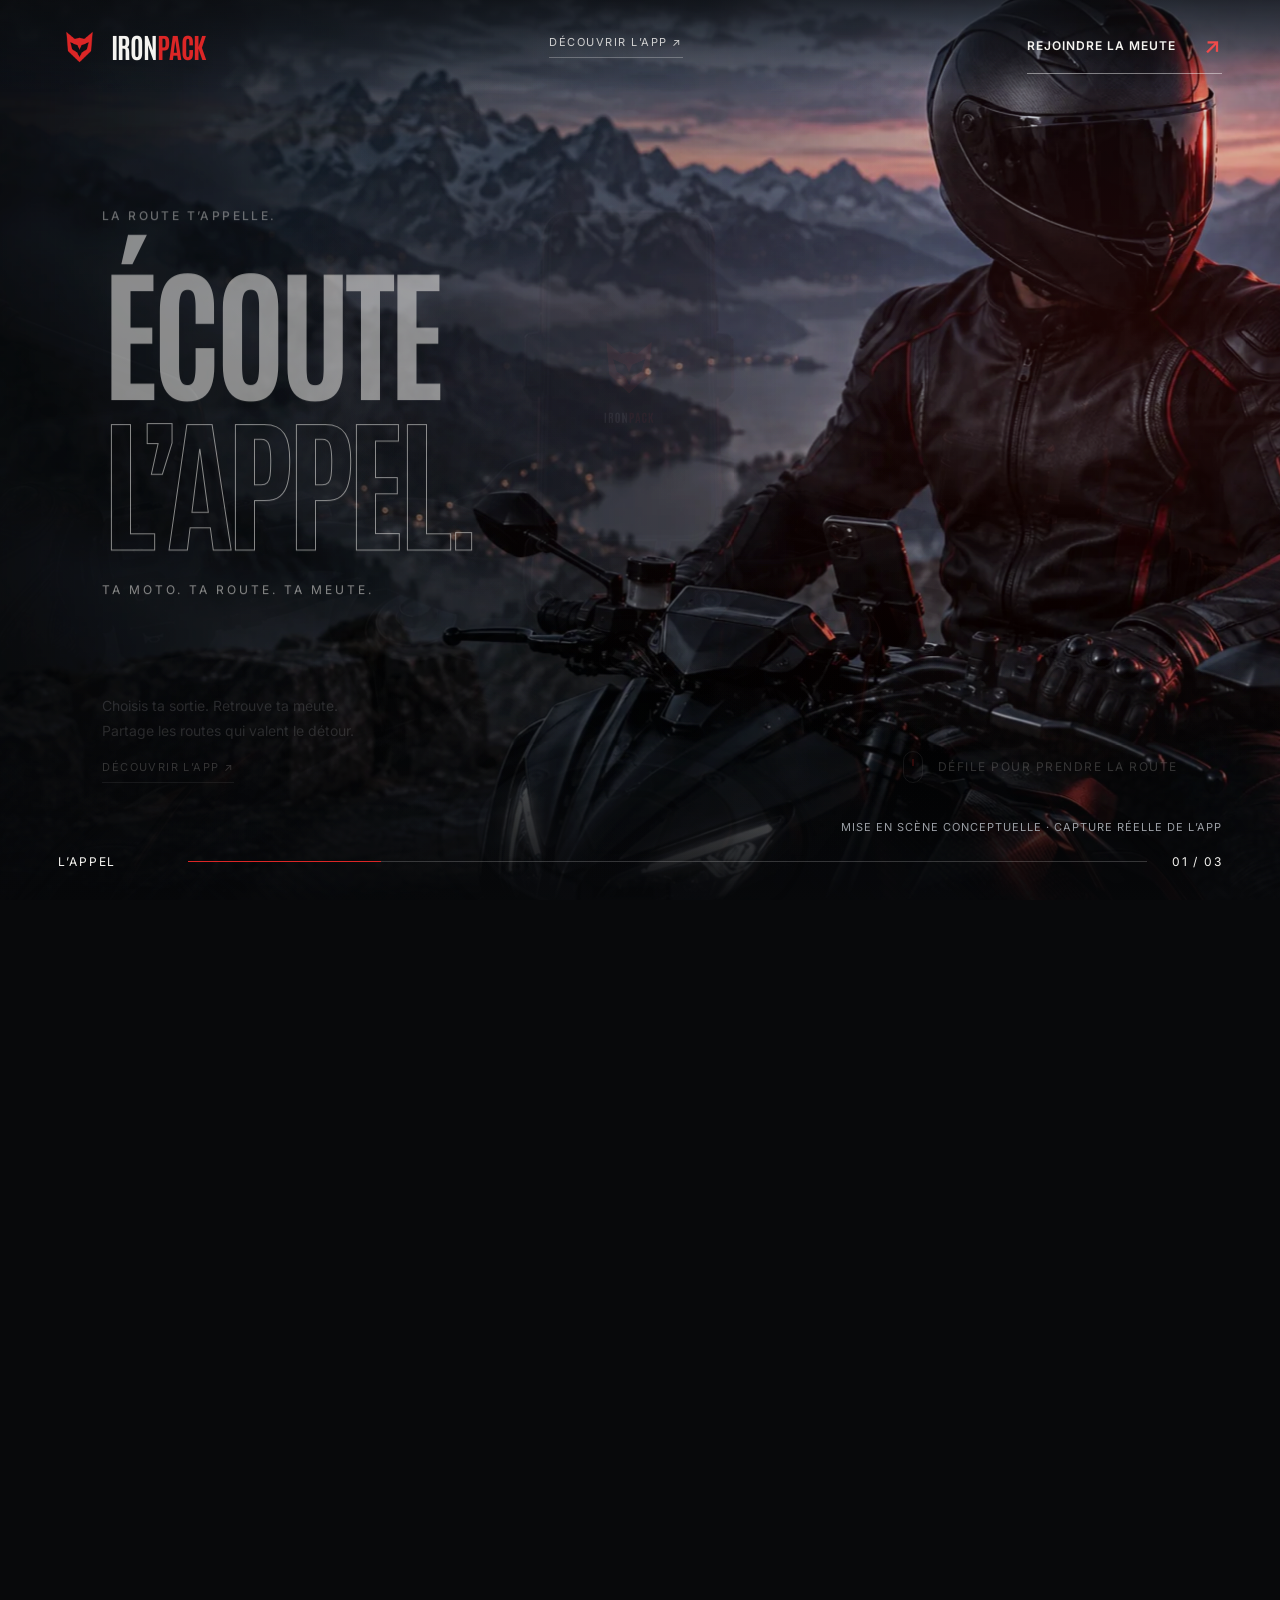
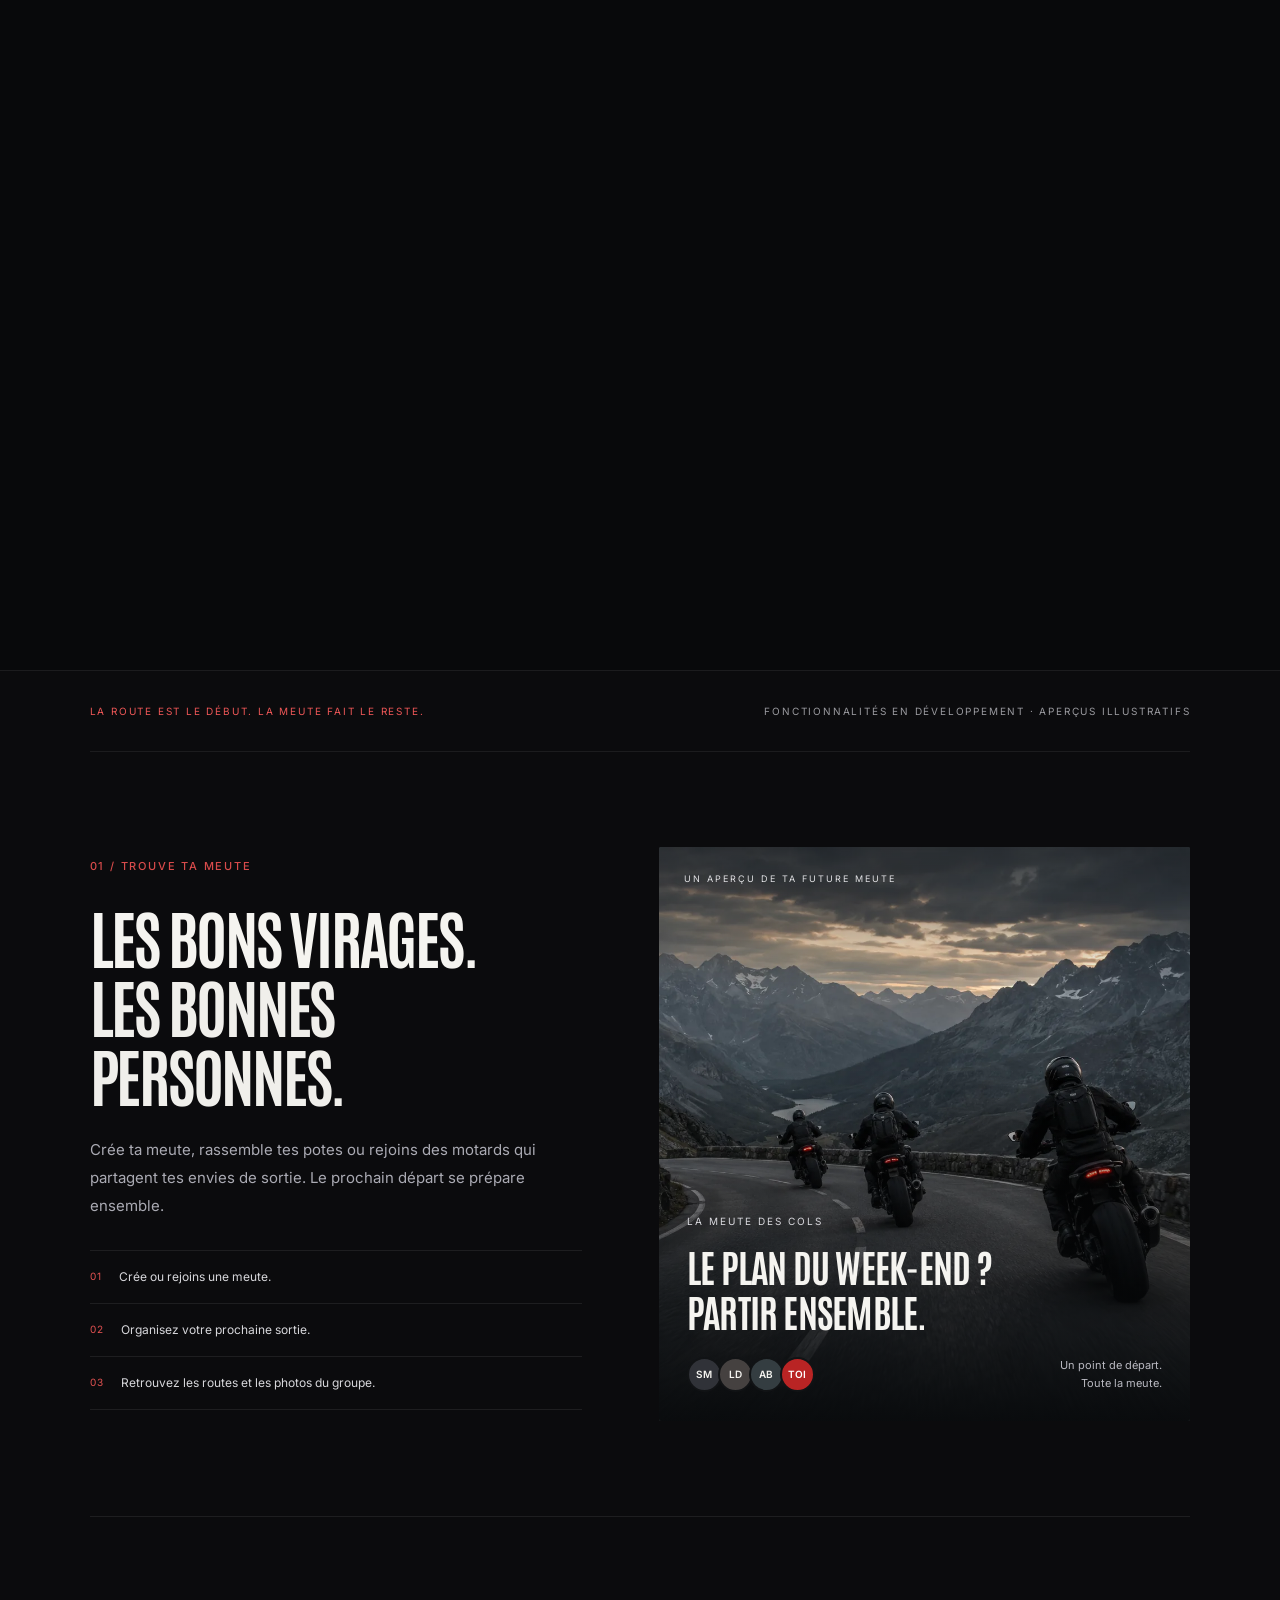
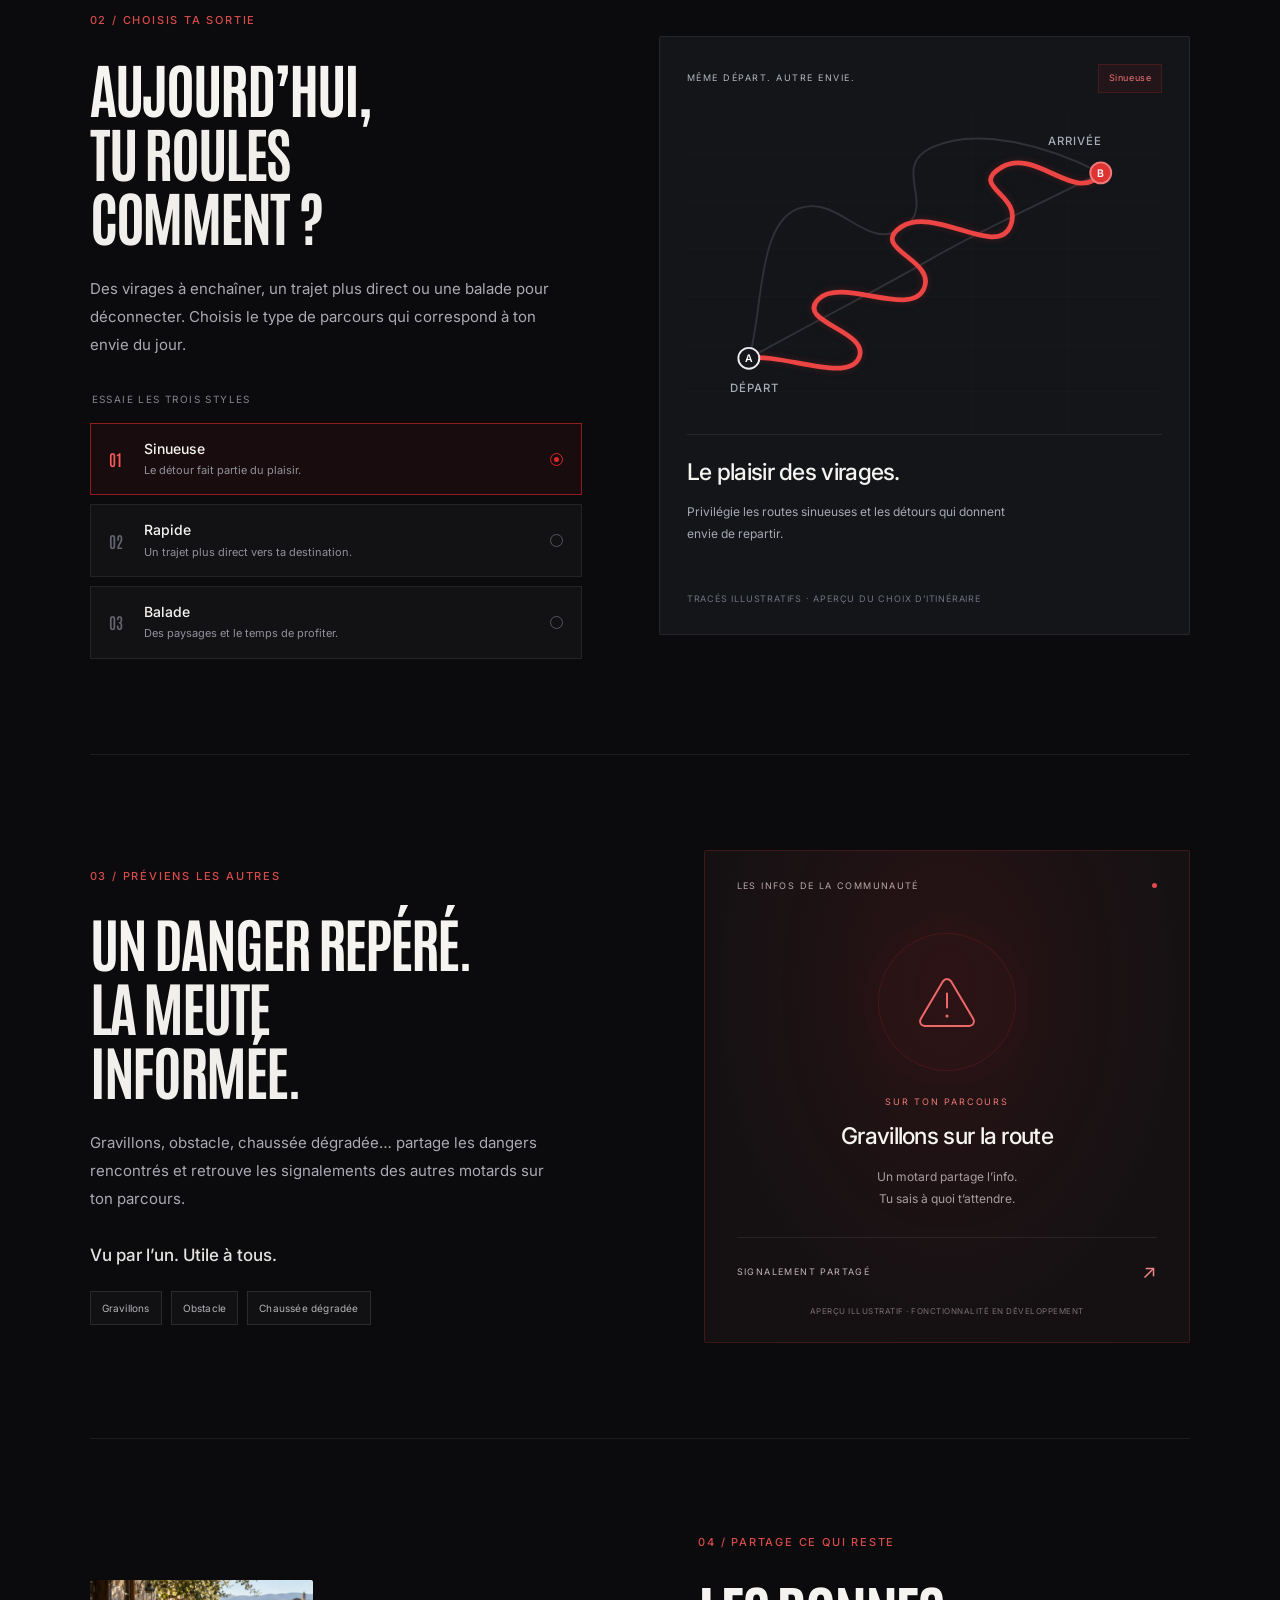
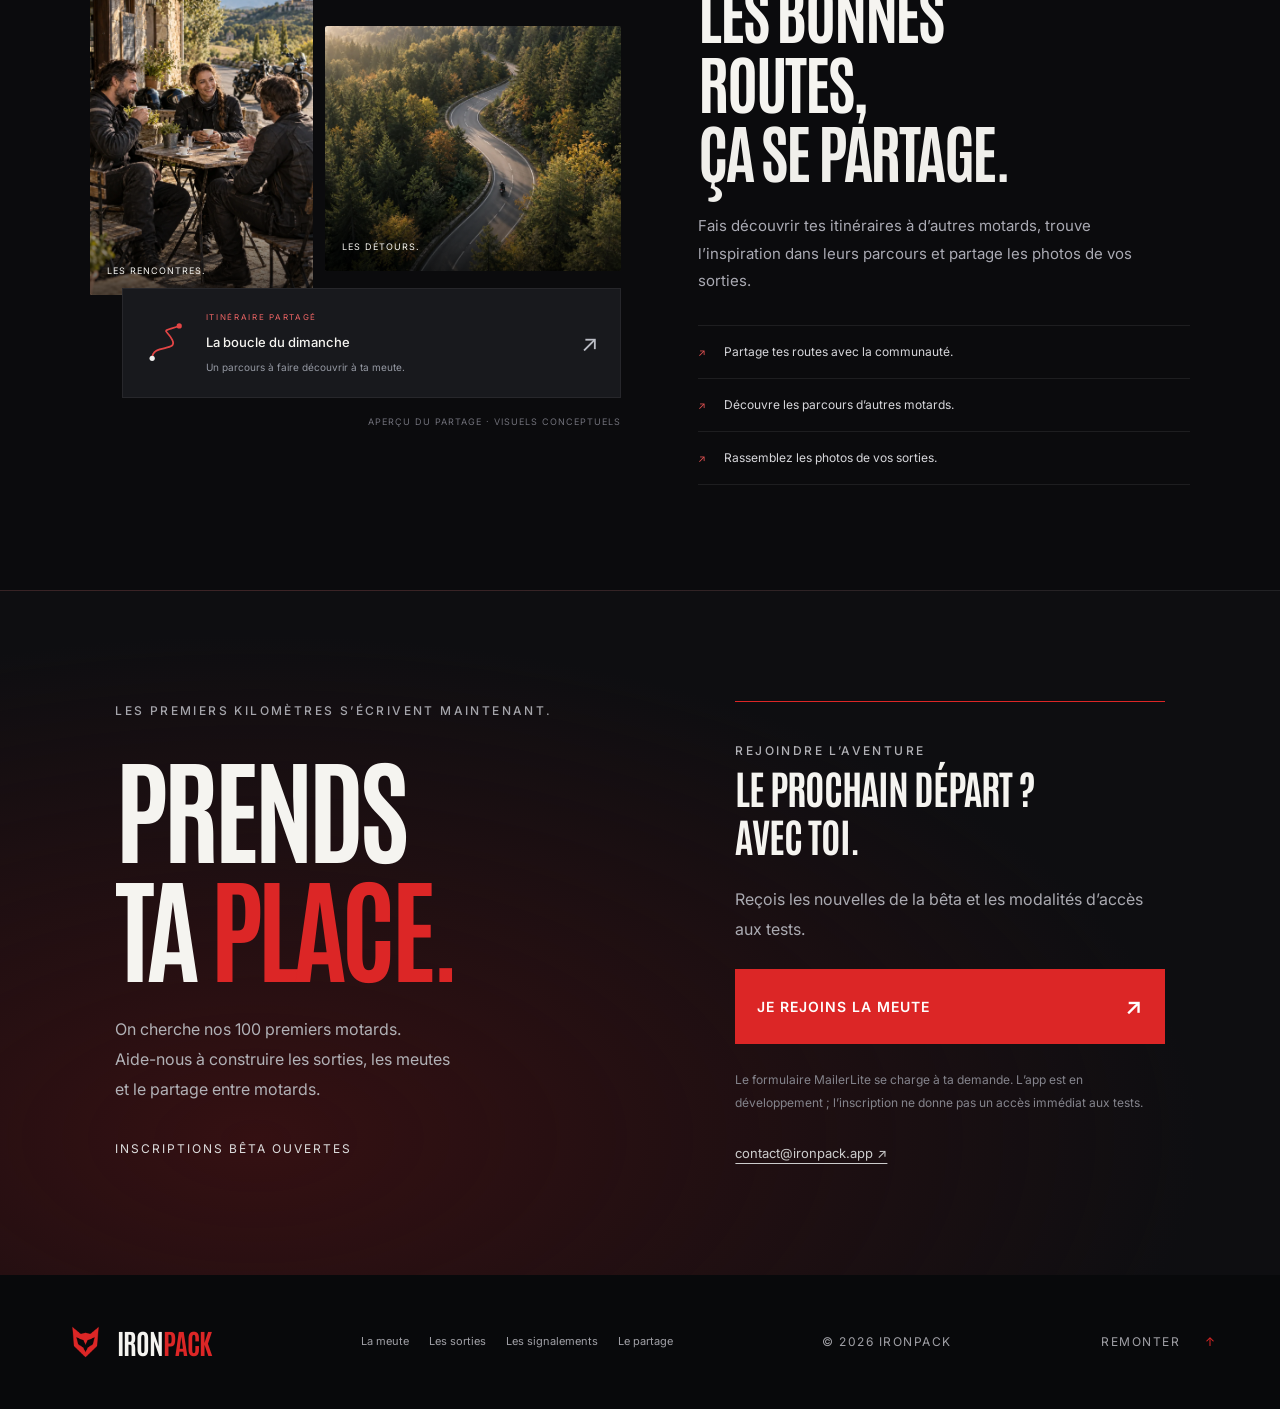
==== commit 217c5a37: "Les images passent de 14 Mo à 1 Mo Six photographies étaient livrées en PNG. C'est le mauvais format" ====
--- a/index.html
+++ b/index.html
@@ -1,9 +1,9 @@
 <!doctype html><html lang="fr"><head><meta charset="utf-8"><meta name="viewport" content="width=device-width,initial-scale=1"><title>IRONPACK — Entre dans la meute.</title><meta name="description" content="Crée ta meute, choisis une sortie sinueuse, rapide ou balade, signale les dangers et partage tes itinéraires et tes photos. Découvre IRONPACK, l’application moto en développement."><meta name="theme-color" content="#08090b"><link rel="icon" type="image/png" href="assets/favicon-meute.png"><link rel="preconnect" href="https://fonts.googleapis.com"><link rel="preconnect" href="https://fonts.gstatic.com" crossorigin><link href="https://fonts.googleapis.com/css2?family=Antonio:wght@400;600;700&family=Inter:wght@400;500;600;700&display=swap" rel="stylesheet"><link rel="stylesheet" href="cinema.css"><link rel="stylesheet" href="refinement.css"><link rel="stylesheet" href="phone-fit.css"><link rel="stylesheet" href="features.css"><script defer src="features.js"></script><script defer src="phone-fit.js"></script><script defer src="cinema.js"></script><script defer src="app.js"></script></head><body>
 <a class="skip" href="#beta">Aller à l’inscription</a><header><a class="wordmark" href="#top" aria-label="IRONPACK — Accueil"><img class="brand-symbol" src="assets/logo-meute.png" alt="">IRON<span>PACK</span></a><a class="header-feature" href="#meute">DÉCOUVRIR L’APP ↗</a><a class="nav-cta" href="#beta">REJOINDRE LA MEUTE <span>↗</span></a></header>
 <main><section class="journey" id="top" aria-label="Une expérience IRONPACK en trois scènes"><div class="stage">
-<div class="scene scene-rider"><img class="scene-photo" src="assets/rider.png" alt="Motard casqué sur sa moto à l’arrêt, éclairé par une lumière rouge" fetchpriority="high"><div class="rider-shade"></div><div class="hero-copy"><p class="eyebrow">LA ROUTE T’APPELLE.</p><h1>ÉCOUTE<br><span>L’APPEL.</span></h1><p class="hero-sub">TA MOTO. TA ROUTE. TA MEUTE.</p></div><div class="hero-bottom"><div><p>Choisis ta sortie. Retrouve ta meute.<br>Partage les routes qui valent le détour.</p><a class="hero-feature-link" href="#meute">DÉCOUVRIR L’APP ↗</a></div><a class="scroll-cue" href="#contact-scene"><span class="mouse"><b></b></span>DÉFILE POUR PRENDRE LA ROUTE</a></div></div>
-<div class="scene scene-cockpit" aria-hidden="true"><div class="cockpit-plane"><img class="cockpit-photo" src="assets/cockpit.png" alt=""><div class="phone-ui"><div class="phone-splash" aria-hidden="true"><div class="splash-light"></div><div class="splash-brand"><img src="assets/logo-meute.png" alt=""><strong>IRON<span>PACK</span></strong></div></div><img class="app-capture" src="assets/app-capture.jpg" alt="Capture réelle d’IRONPACK : carte, recherche, SOS, météo et onglets Carte, Sorties, Meute et Profil" width="736" height="1600"><button type="button" class="start-ride capture-start" aria-label="Voir la vue casque — démonstration"></button></div></div><div class="cockpit-shade"></div><div class="chapter-copy cockpit-copy"><p class="eyebrow">01 / LE DÉPART</p><h2>TA ROUTE.<br><span>PRÊT À PARTIR.</span></h2><p>Sinueuse, rapide ou balade.<br>À chaque envie, sa route.</p></div></div>
-<div class="scene scene-helmet" aria-hidden="true"><div class="helmet-plane"><img class="helmet-photo" src="assets/helmet.png" alt="Vue depuis le casque, avec IRONPACK sur le téléphone fixé au guidon"><div class="helmet-phone"><img class="app-capture" src="assets/app-capture.jpg" alt="Capture réelle d’IRONPACK sur le téléphone fixé au guidon" width="736" height="1600"></div></div><div class="helmet-shade"></div><div class="chapter-copy helmet-copy"><p class="eyebrow">02 / L’IMMERSION</p><h2>LE MONDE<br><span>S’OUVRE.</span></h2></div><div class="helmet-end"><p class="eyebrow">03 / LA MEUTE</p><h2>LA ROUTE EST BELLE.<br><span>ENSEMBLE, ENCORE PLUS.</span></h2></div></div>
+<div class="scene scene-rider"><img class="scene-photo" src="assets/rider.webp" alt="Motard casqué sur sa moto à l’arrêt, éclairé par une lumière rouge" fetchpriority="high"><div class="rider-shade"></div><div class="hero-copy"><p class="eyebrow">LA ROUTE T’APPELLE.</p><h1>ÉCOUTE<br><span>L’APPEL.</span></h1><p class="hero-sub">TA MOTO. TA ROUTE. TA MEUTE.</p></div><div class="hero-bottom"><div><p>Choisis ta sortie. Retrouve ta meute.<br>Partage les routes qui valent le détour.</p><a class="hero-feature-link" href="#meute">DÉCOUVRIR L’APP ↗</a></div><a class="scroll-cue" href="#contact-scene"><span class="mouse"><b></b></span>DÉFILE POUR PRENDRE LA ROUTE</a></div></div>
+<div class="scene scene-cockpit" aria-hidden="true"><div class="cockpit-plane"><img class="cockpit-photo" src="assets/cockpit.webp" alt=""><div class="phone-ui"><div class="phone-splash" aria-hidden="true"><div class="splash-light"></div><div class="splash-brand"><img src="assets/logo-meute.png" alt=""><strong>IRON<span>PACK</span></strong></div></div><img class="app-capture" src="assets/app-capture.jpg" alt="Capture réelle d’IRONPACK : carte, recherche, SOS, météo et onglets Carte, Sorties, Meute et Profil" width="736" height="1600"><button type="button" class="start-ride capture-start" aria-label="Voir la vue casque — démonstration"></button></div></div><div class="cockpit-shade"></div><div class="chapter-copy cockpit-copy"><p class="eyebrow">01 / LE DÉPART</p><h2>TA ROUTE.<br><span>PRÊT À PARTIR.</span></h2><p>Sinueuse, rapide ou balade.<br>À chaque envie, sa route.</p></div></div>
+<div class="scene scene-helmet" aria-hidden="true"><div class="helmet-plane"><img class="helmet-photo" src="assets/helmet.webp" alt="Vue depuis le casque, avec IRONPACK sur le téléphone fixé au guidon"><div class="helmet-phone"><img class="app-capture" src="assets/app-capture.jpg" alt="Capture réelle d’IRONPACK sur le téléphone fixé au guidon" width="736" height="1600"></div></div><div class="helmet-shade"></div><div class="chapter-copy helmet-copy"><p class="eyebrow">02 / L’IMMERSION</p><h2>LE MONDE<br><span>S’OUVRE.</span></h2></div><div class="helmet-end"><p class="eyebrow">03 / LA MEUTE</p><h2>LA ROUTE EST BELLE.<br><span>ENSEMBLE, ENCORE PLUS.</span></h2></div></div>
 <div class="journey-progress"><span id="chapter-name">L’APPEL</span><div><i></i></div><span id="chapter-count">01 / 03</span></div><p class="concept-label">MISE EN SCÈNE CONCEPTUELLE · CAPTURE RÉELLE DE L’APP</p>
 </div><div class="scroll-anchor" id="contact-scene"></div></section>
 <div class="product-story">
@@ -23,7 +23,7 @@
       </ul>
     </div>
     <figure class="pack-visual reveal">
-      <img src="assets/alpine-ride.png" alt="Trois motards prennent ensemble une route de montagne" loading="lazy" width="1536" height="1024">
+      <img src="assets/alpine-ride.webp" alt="Trois motards prennent ensemble une route de montagne" loading="lazy" width="1536" height="1024">
       <span class="visual-kicker">UN APERÇU DE TA FUTURE MEUTE</span>
       <figcaption>
         <span>LA MEUTE DES COLS</span>
@@ -83,8 +83,8 @@
   <section class="product-feature share-feature" id="partage" aria-labelledby="share-title">
     <div class="share-visual reveal">
       <div class="share-photos">
-        <figure class="share-photo"><img src="assets/partage-rencontres.png" alt="Trois amis motards partagent un café à une terrasse après leur sortie" loading="lazy" width="1086" height="1448"><figcaption>LES RENCONTRES.</figcaption></figure>
-        <figure class="share-photo"><img src="assets/partage-detours.png" alt="Un motard sur une route sinueuse dans une forêt aux couleurs d’automne" loading="lazy" width="1448" height="1086"><figcaption>LES DÉTOURS.</figcaption></figure>
+        <figure class="share-photo"><img src="assets/partage-rencontres.webp" alt="Trois amis motards partagent un café à une terrasse après leur sortie" loading="lazy" width="1086" height="1448"><figcaption>LES RENCONTRES.</figcaption></figure>
+        <figure class="share-photo"><img src="assets/partage-detours.webp" alt="Un motard sur une route sinueuse dans une forêt aux couleurs d’automne" loading="lazy" width="1448" height="1086"><figcaption>LES DÉTOURS.</figcaption></figure>
       </div>
       <div class="shared-route">
         <svg viewBox="0 0 50 55" aria-hidden="true"><path d="M8 45C8 28 38 38 31 24S16 16 39 8" stroke="#e34545" stroke-width="2" fill="none"/><circle cx="8" cy="45" r="3" fill="#eee"/><circle cx="39" cy="8" r="3" fill="#e34545"/></svg>
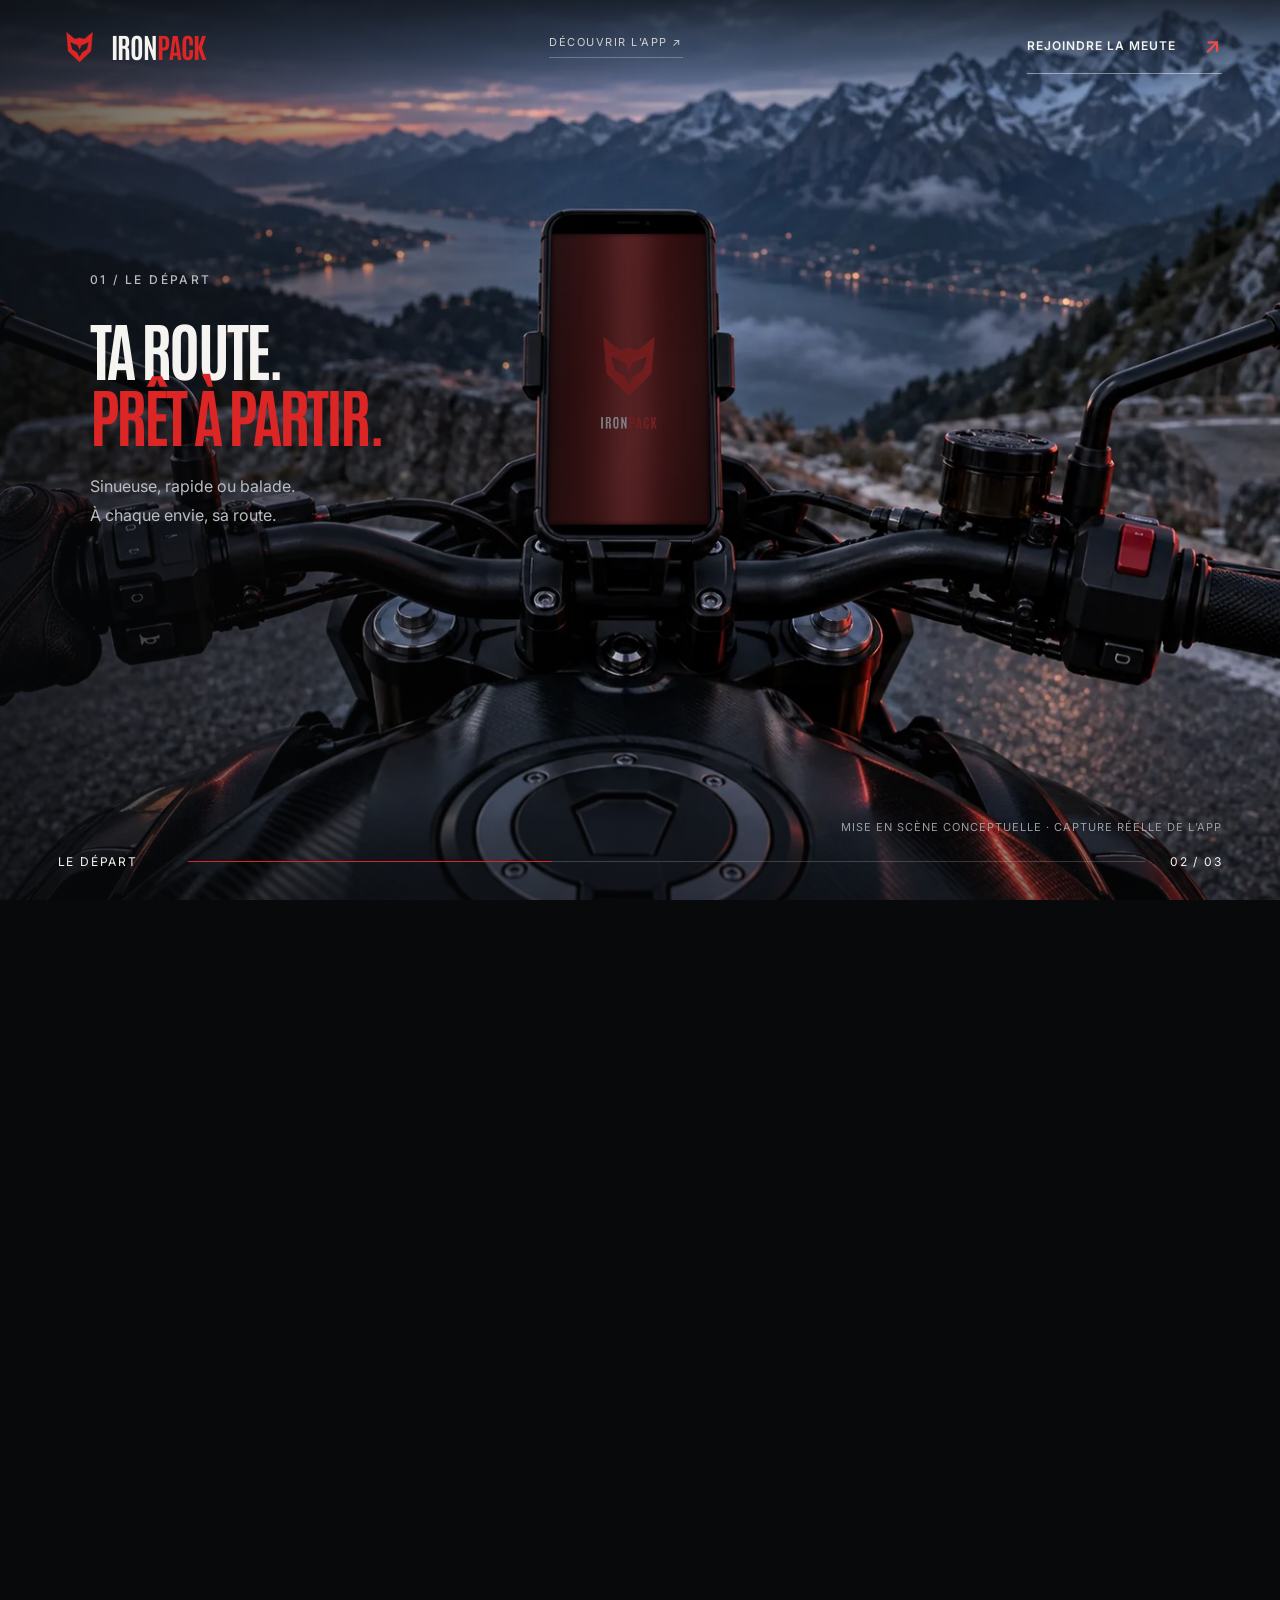
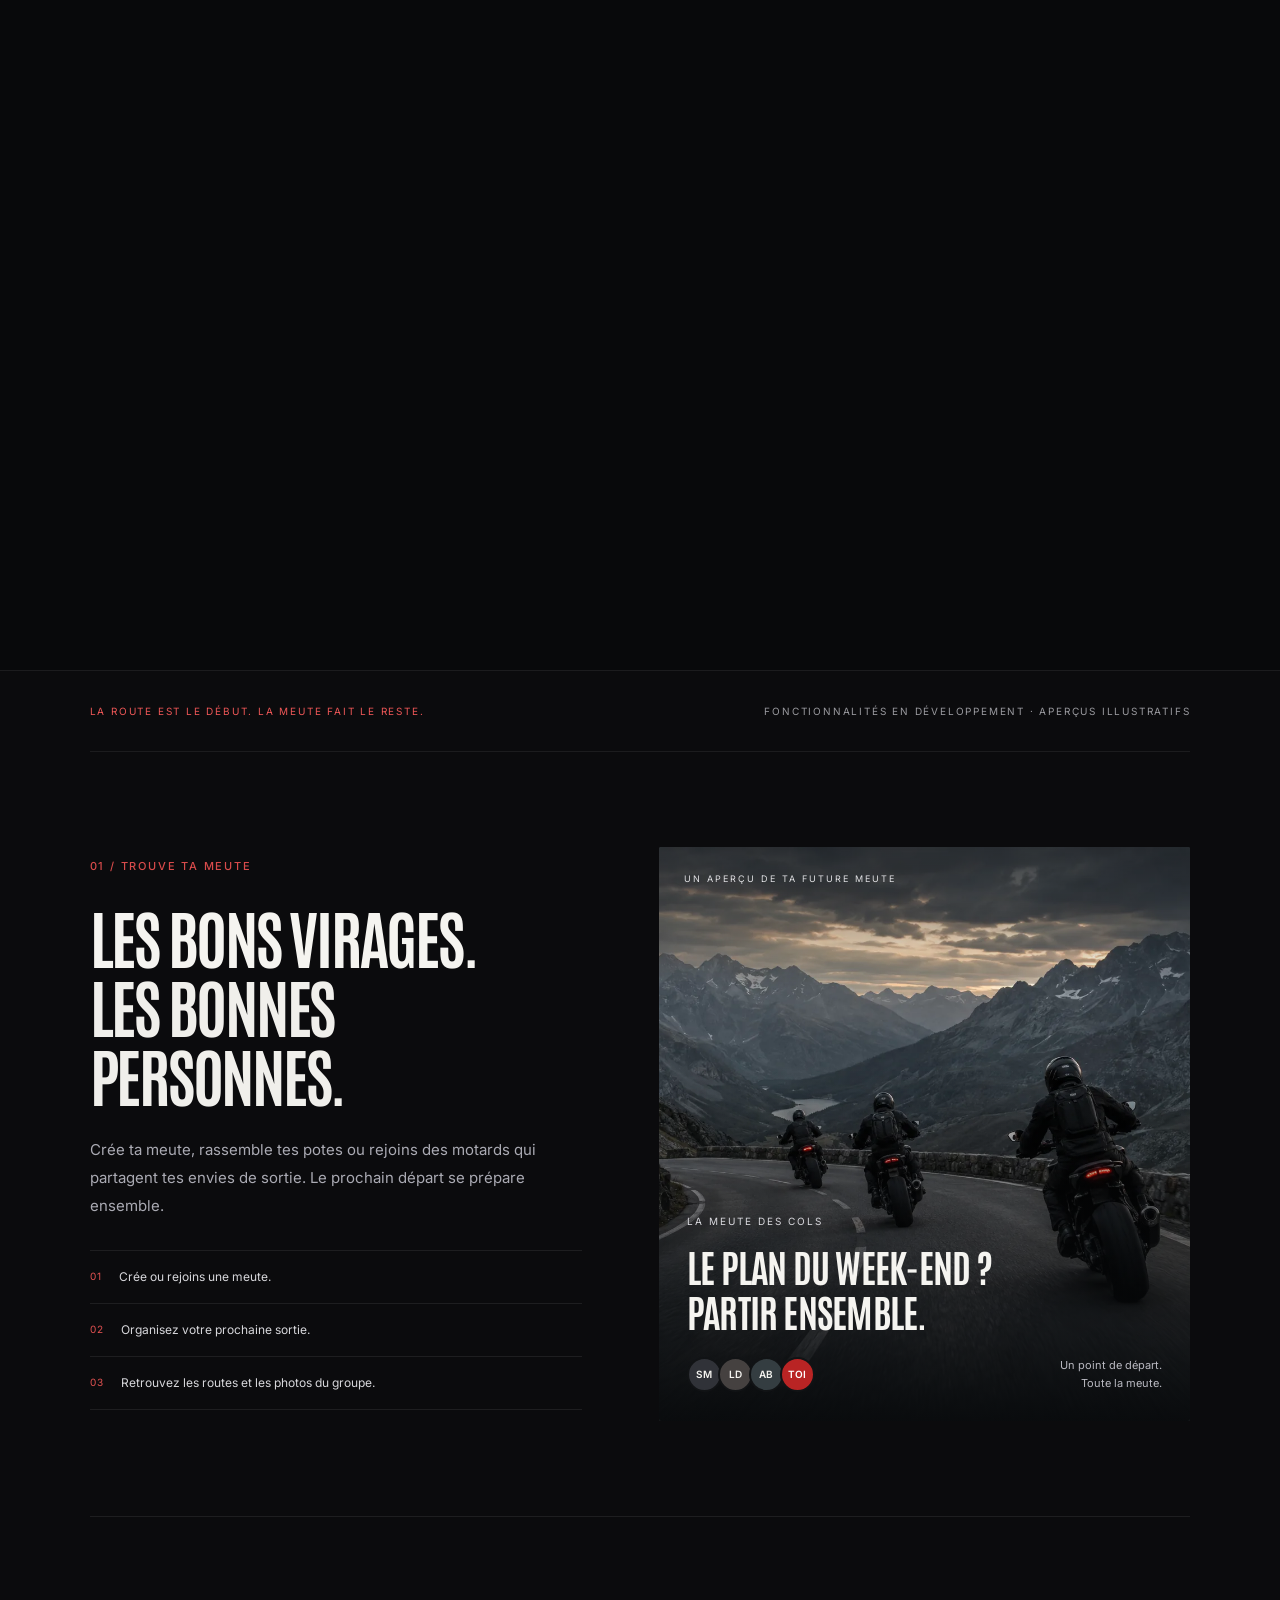
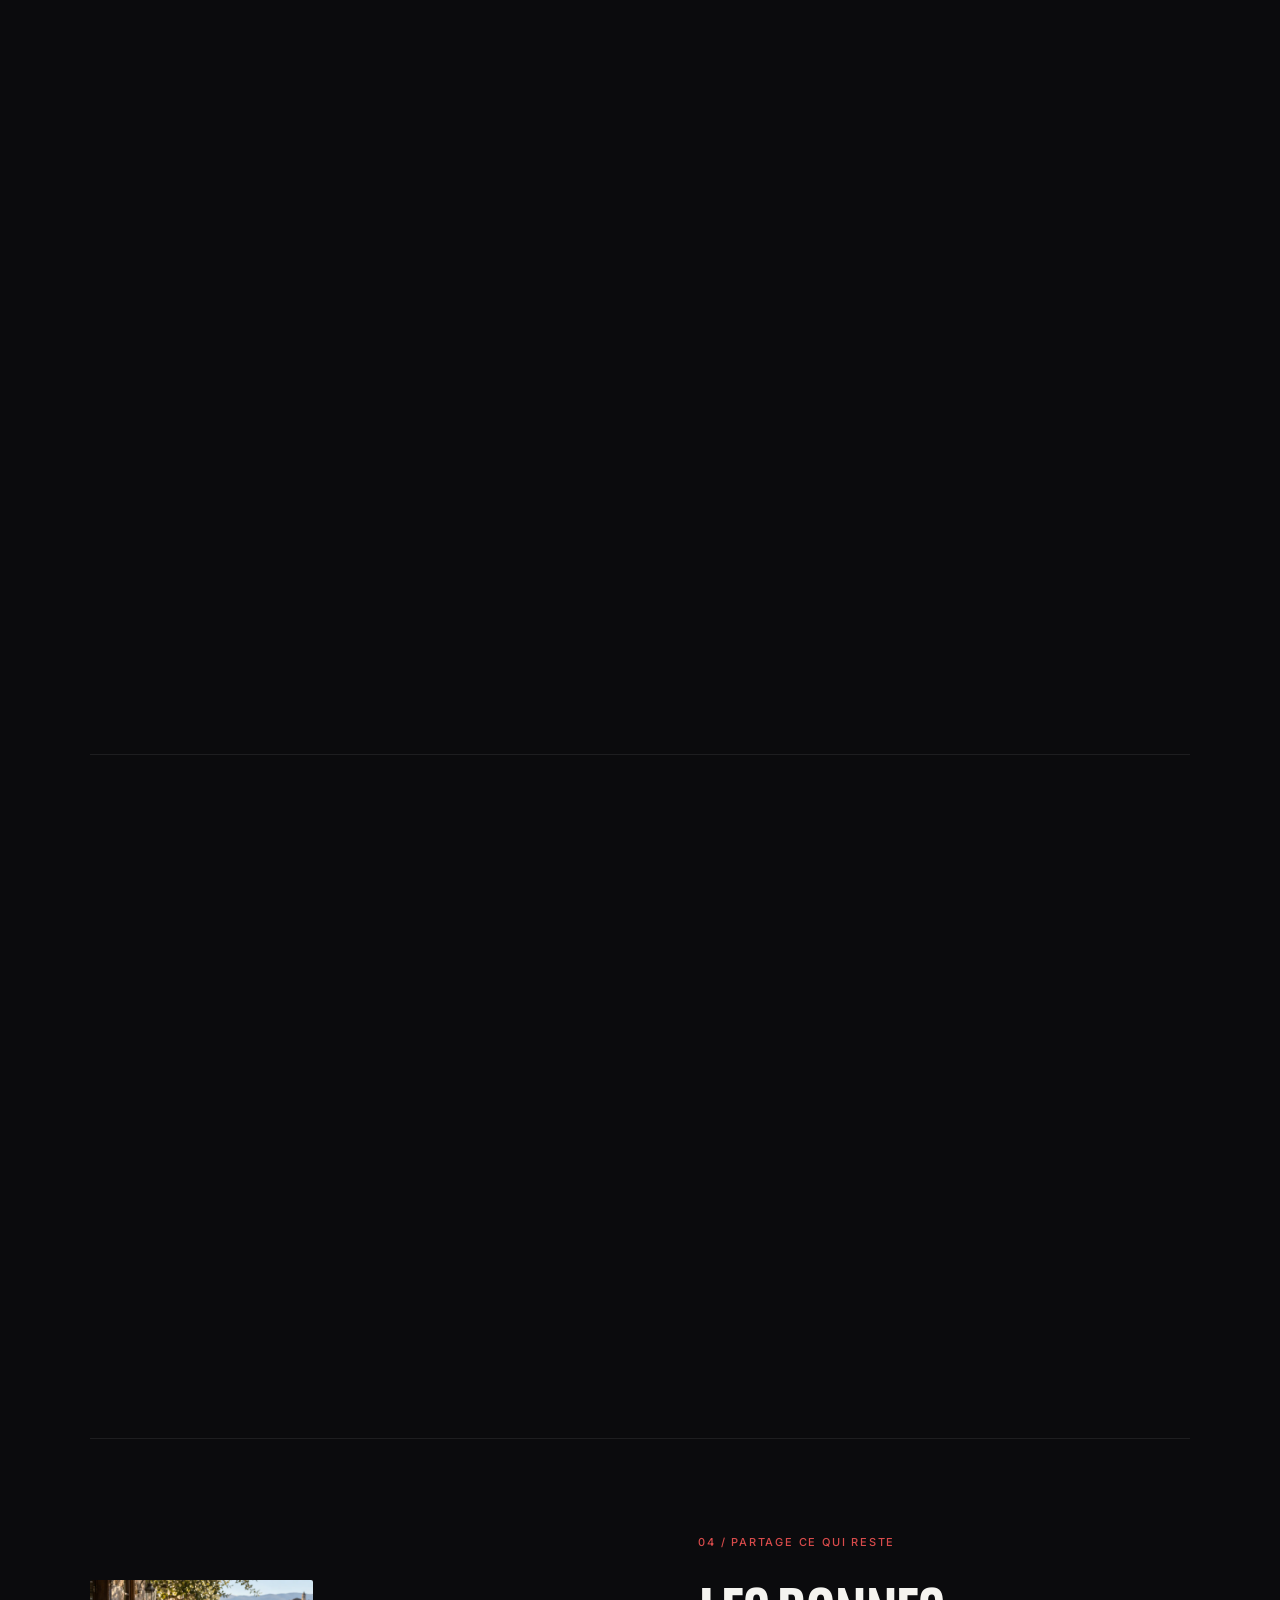
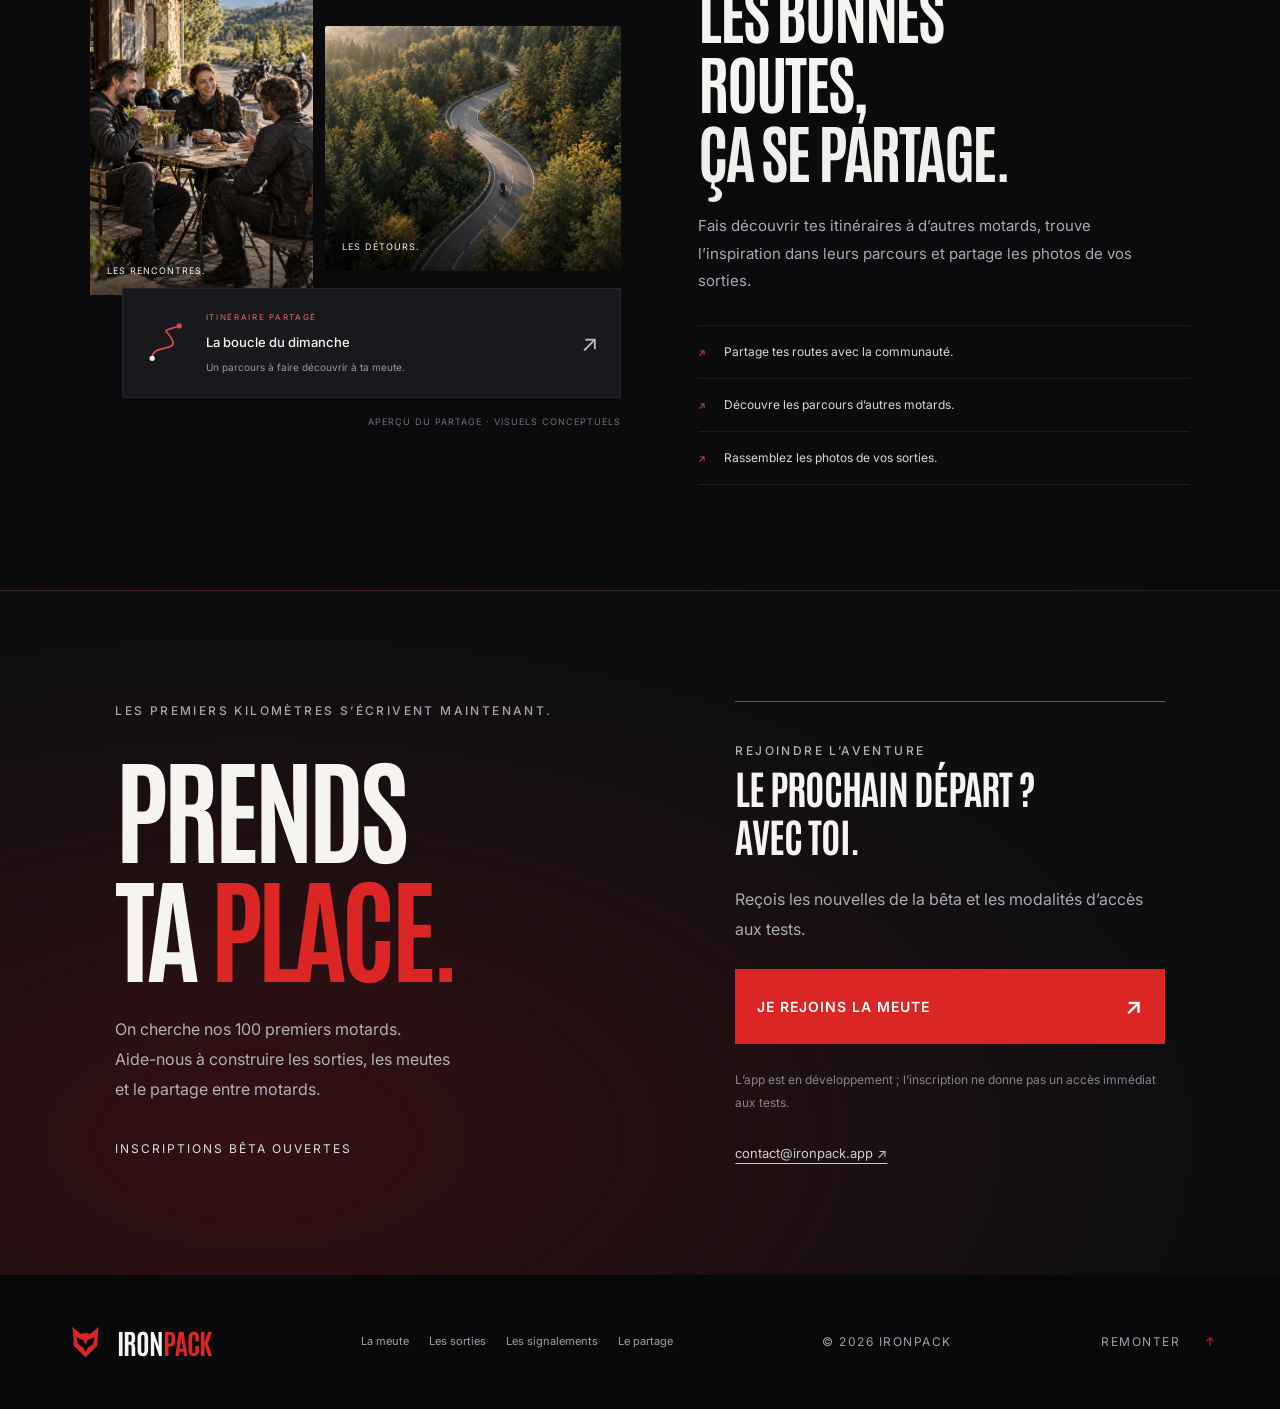
==== commit 04642bf1: "Retire la mention technique MailerLite du formulaire beta" ====
--- a/index.html
+++ b/index.html
@@ -105,7 +105,7 @@
   </section>
 </div>
 
-<section class="beta" id="beta"><div class="beta-copy reveal"><p class="eyebrow">LES PREMIERS KILOMÈTRES S’ÉCRIVENT MAINTENANT.</p><h2>PRENDS<br>TA <span>PLACE.</span></h2><p>On cherche nos 100 premiers motards.<br>Aide-nous à construire les sorties, les meutes<br>et le partage entre motards.</p><span class="beta-status">INSCRIPTIONS BÊTA OUVERTES</span></div><div class="signup-panel reveal"><span class="eyebrow">REJOINDRE L’AVENTURE</span><h3>LE PROCHAIN DÉPART ?<br>AVEC TOI.</h3><p>Reçois les nouvelles de la bêta et les modalités d’accès aux tests.</p><button id="load-signup" class="cta" type="button">JE REJOINS LA MEUTE <span>↗</span></button><div id="signup-container" hidden><div class="ml-embedded" data-form="32ntZJ"></div></div><p id="signup-status" role="status"></p><p class="privacy-note">Le formulaire MailerLite se charge à ta demande. L’app est en développement ; l’inscription ne donne pas un accès immédiat aux tests.</p><a class="contact" href="mailto:contact@ironpack.app">contact@ironpack.app ↗</a></div></section>
+<section class="beta" id="beta"><div class="beta-copy reveal"><p class="eyebrow">LES PREMIERS KILOMÈTRES S’ÉCRIVENT MAINTENANT.</p><h2>PRENDS<br>TA <span>PLACE.</span></h2><p>On cherche nos 100 premiers motards.<br>Aide-nous à construire les sorties, les meutes<br>et le partage entre motards.</p><span class="beta-status">INSCRIPTIONS BÊTA OUVERTES</span></div><div class="signup-panel reveal"><span class="eyebrow">REJOINDRE L’AVENTURE</span><h3>LE PROCHAIN DÉPART ?<br>AVEC TOI.</h3><p>Reçois les nouvelles de la bêta et les modalités d’accès aux tests.</p><button id="load-signup" class="cta" type="button">JE REJOINS LA MEUTE <span>↗</span></button><div id="signup-container" hidden><div class="ml-embedded" data-form="32ntZJ"></div></div><p id="signup-status" role="status"></p><p class="privacy-note">L’app est en développement ; l’inscription ne donne pas un accès immédiat aux tests.</p><a class="contact" href="mailto:contact@ironpack.app">contact@ironpack.app ↗</a></div></section>
 <footer><a class="wordmark" href="#top"><img class="brand-symbol" src="assets/logo-meute.png" alt="">IRON<span>PACK</span></a><nav class="feature-footer-nav" aria-label="Découvrir IRONPACK"><a href="#meute">La meute</a><a href="#sorties">Les sorties</a><a href="#signalements">Les signalements</a><a href="#partage">Le partage</a></nav><p>© 2026 IRONPACK</p><a href="#top">REMONTER <span>↑</span></a></footer></main></body></html>
 
 
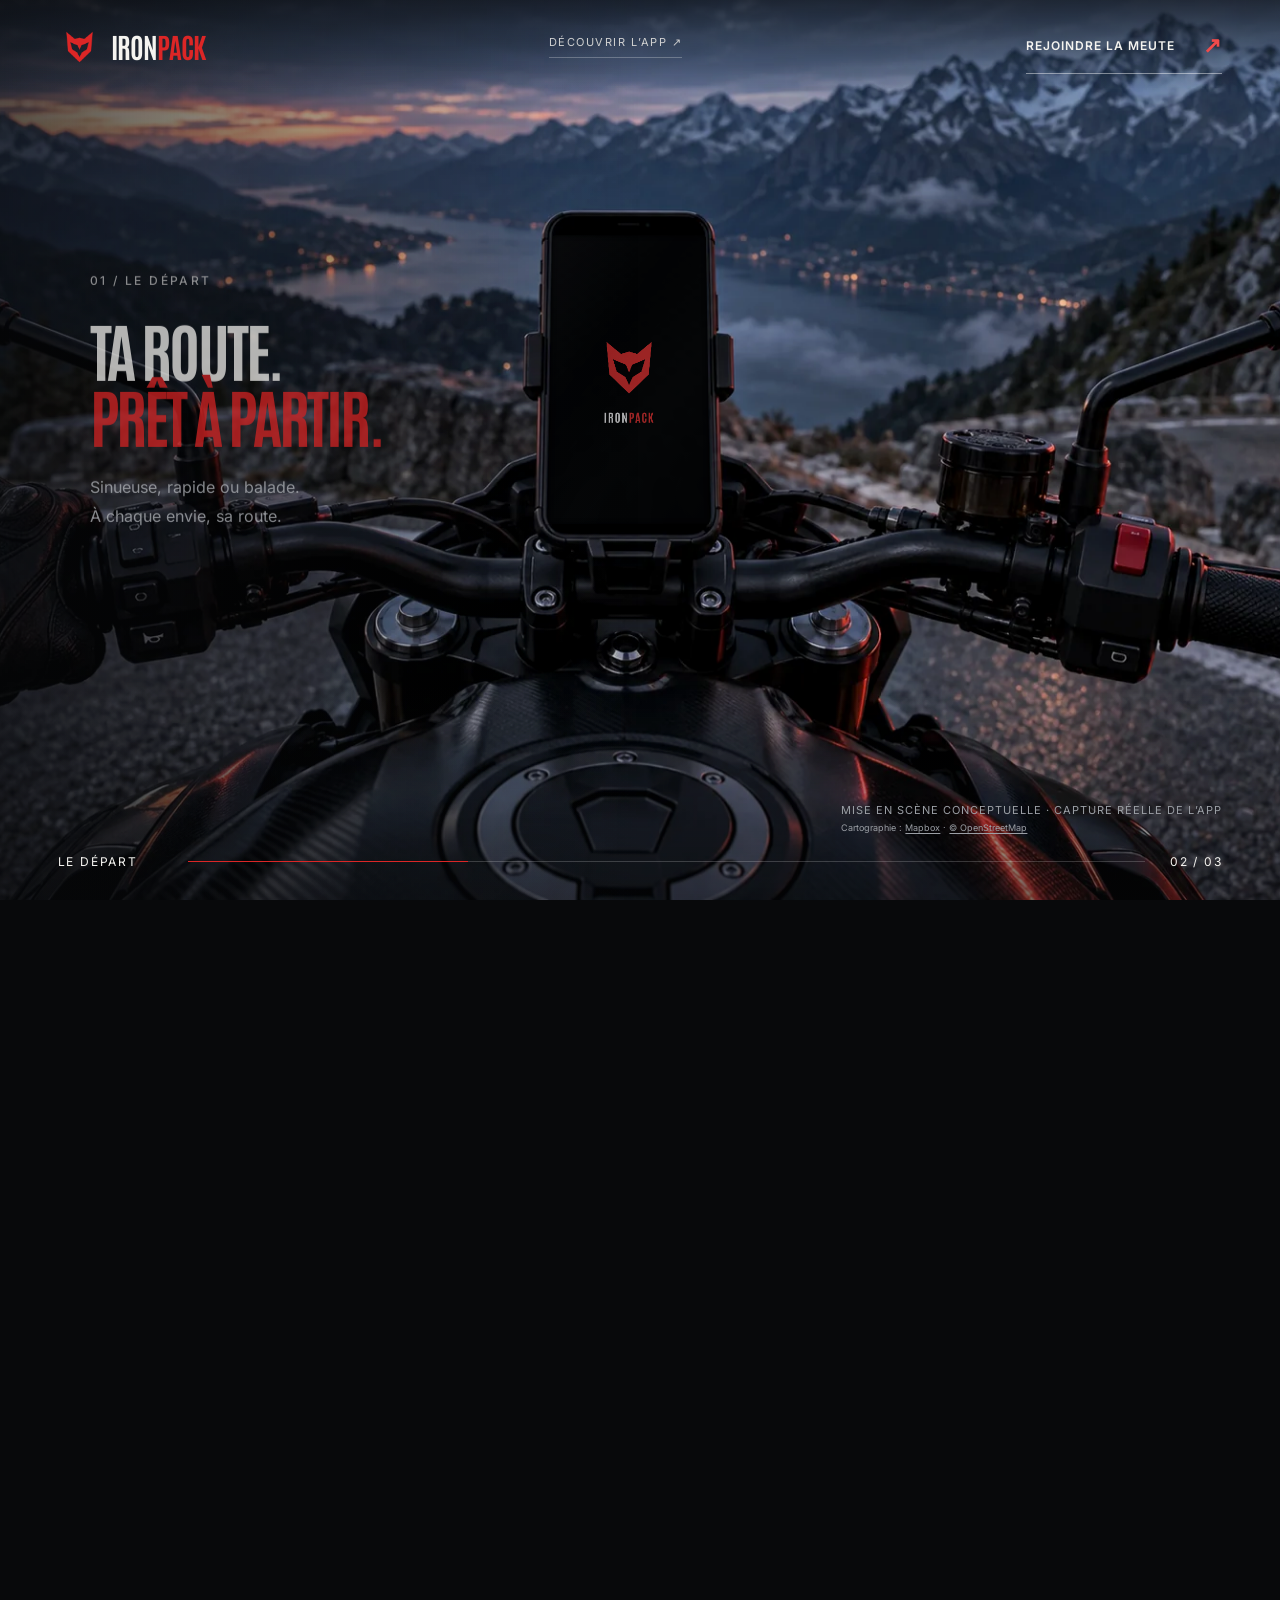
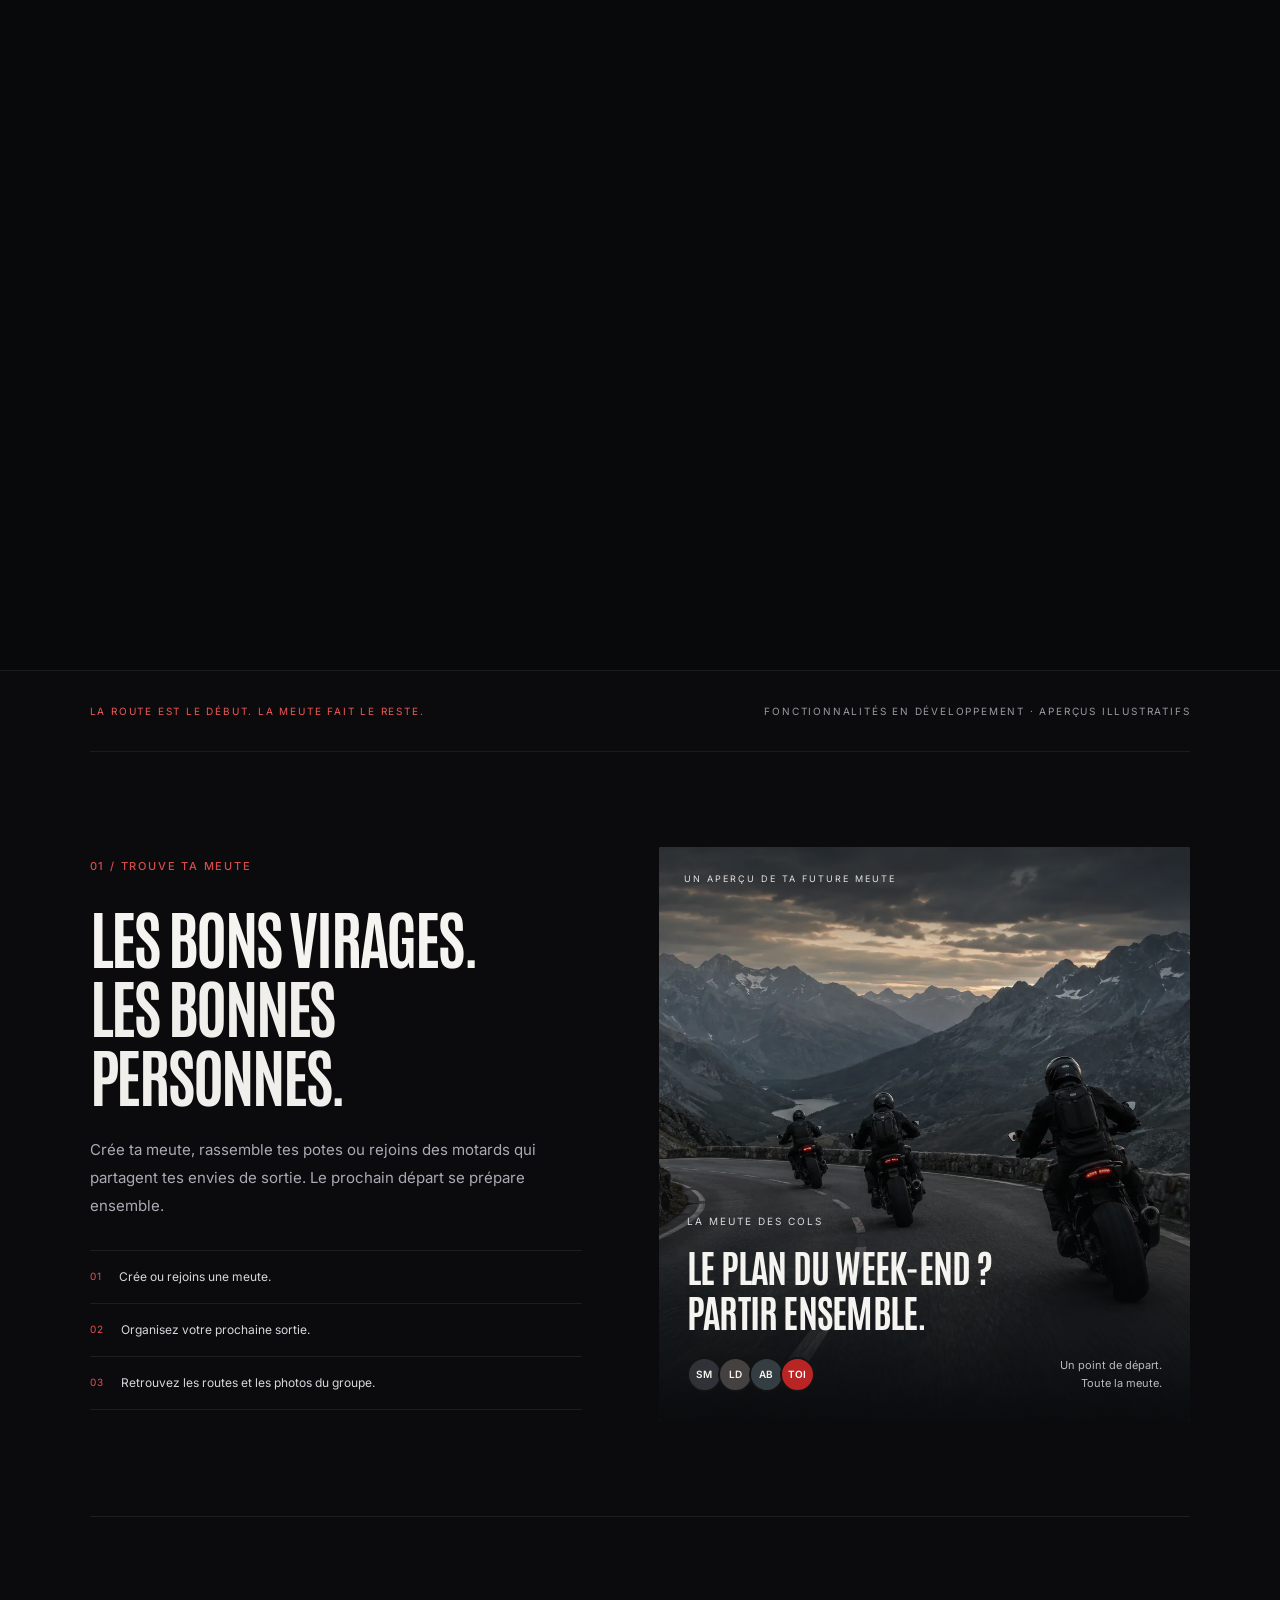
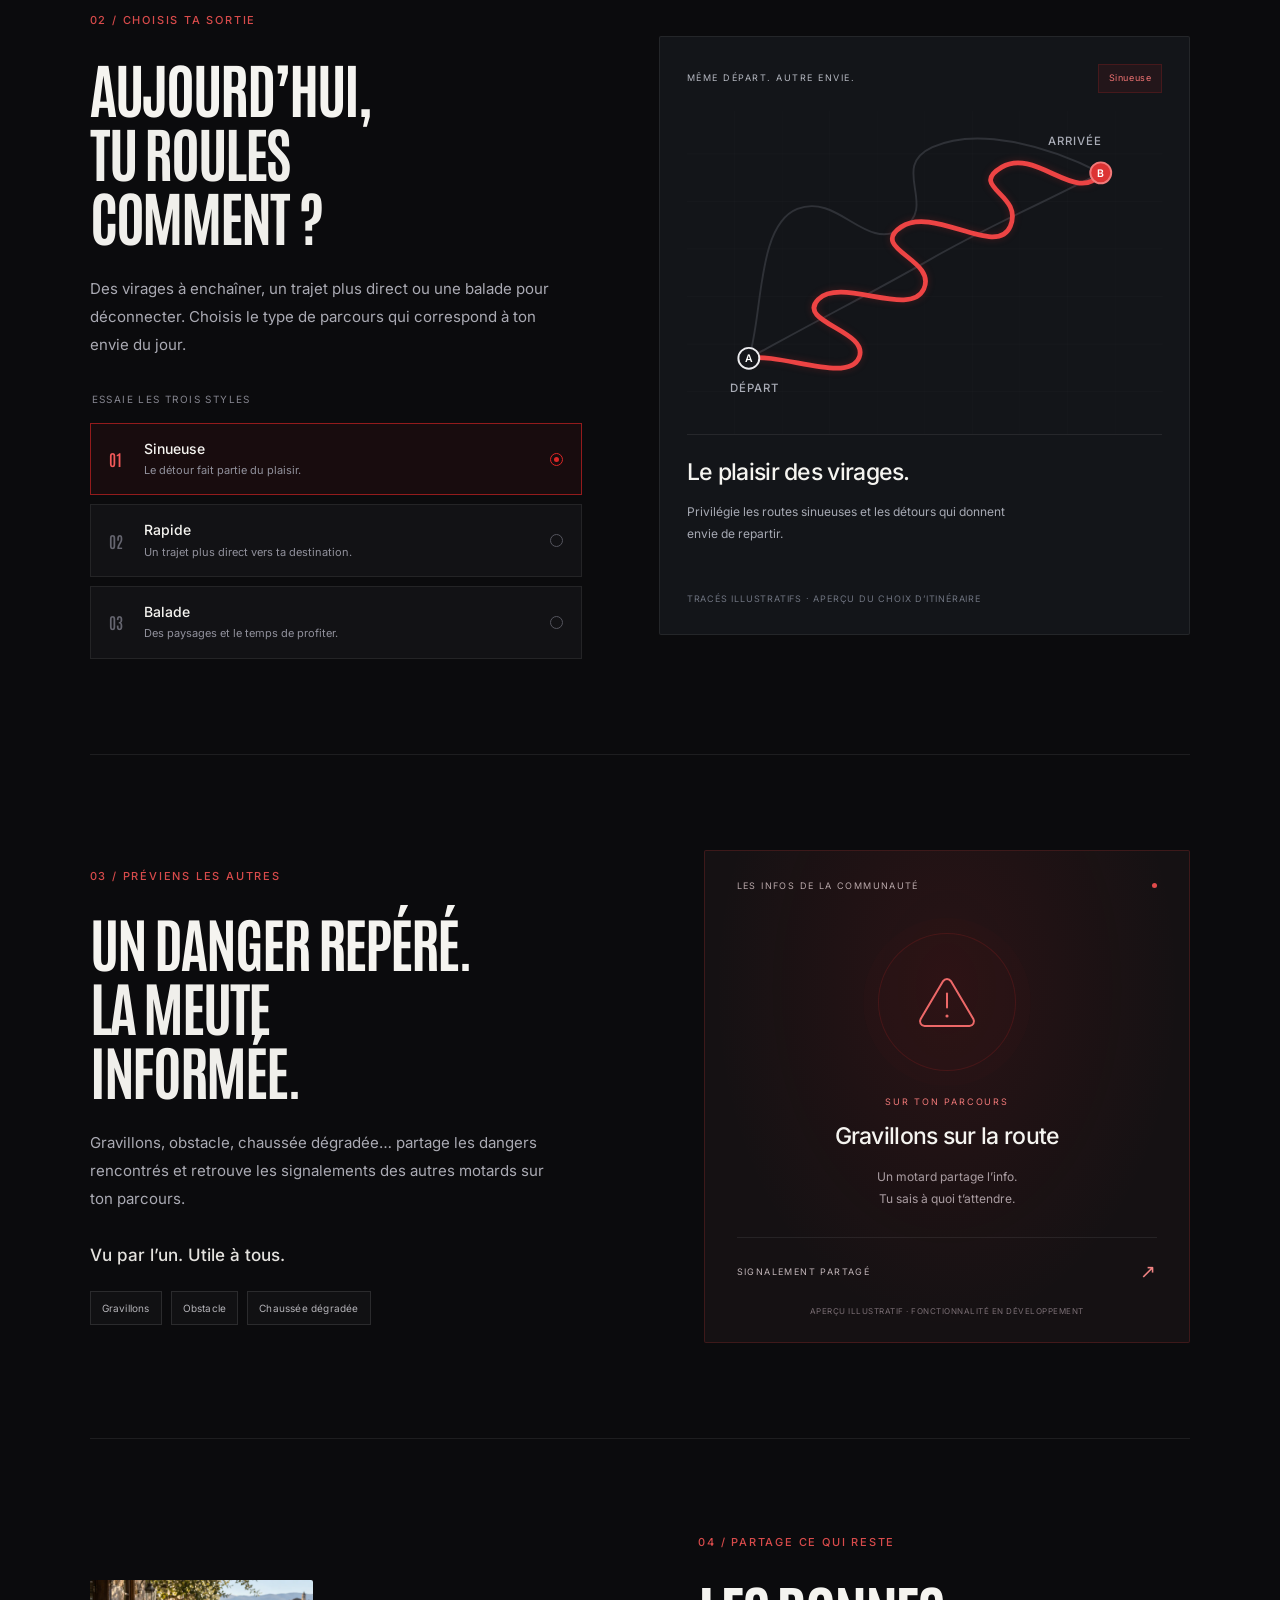
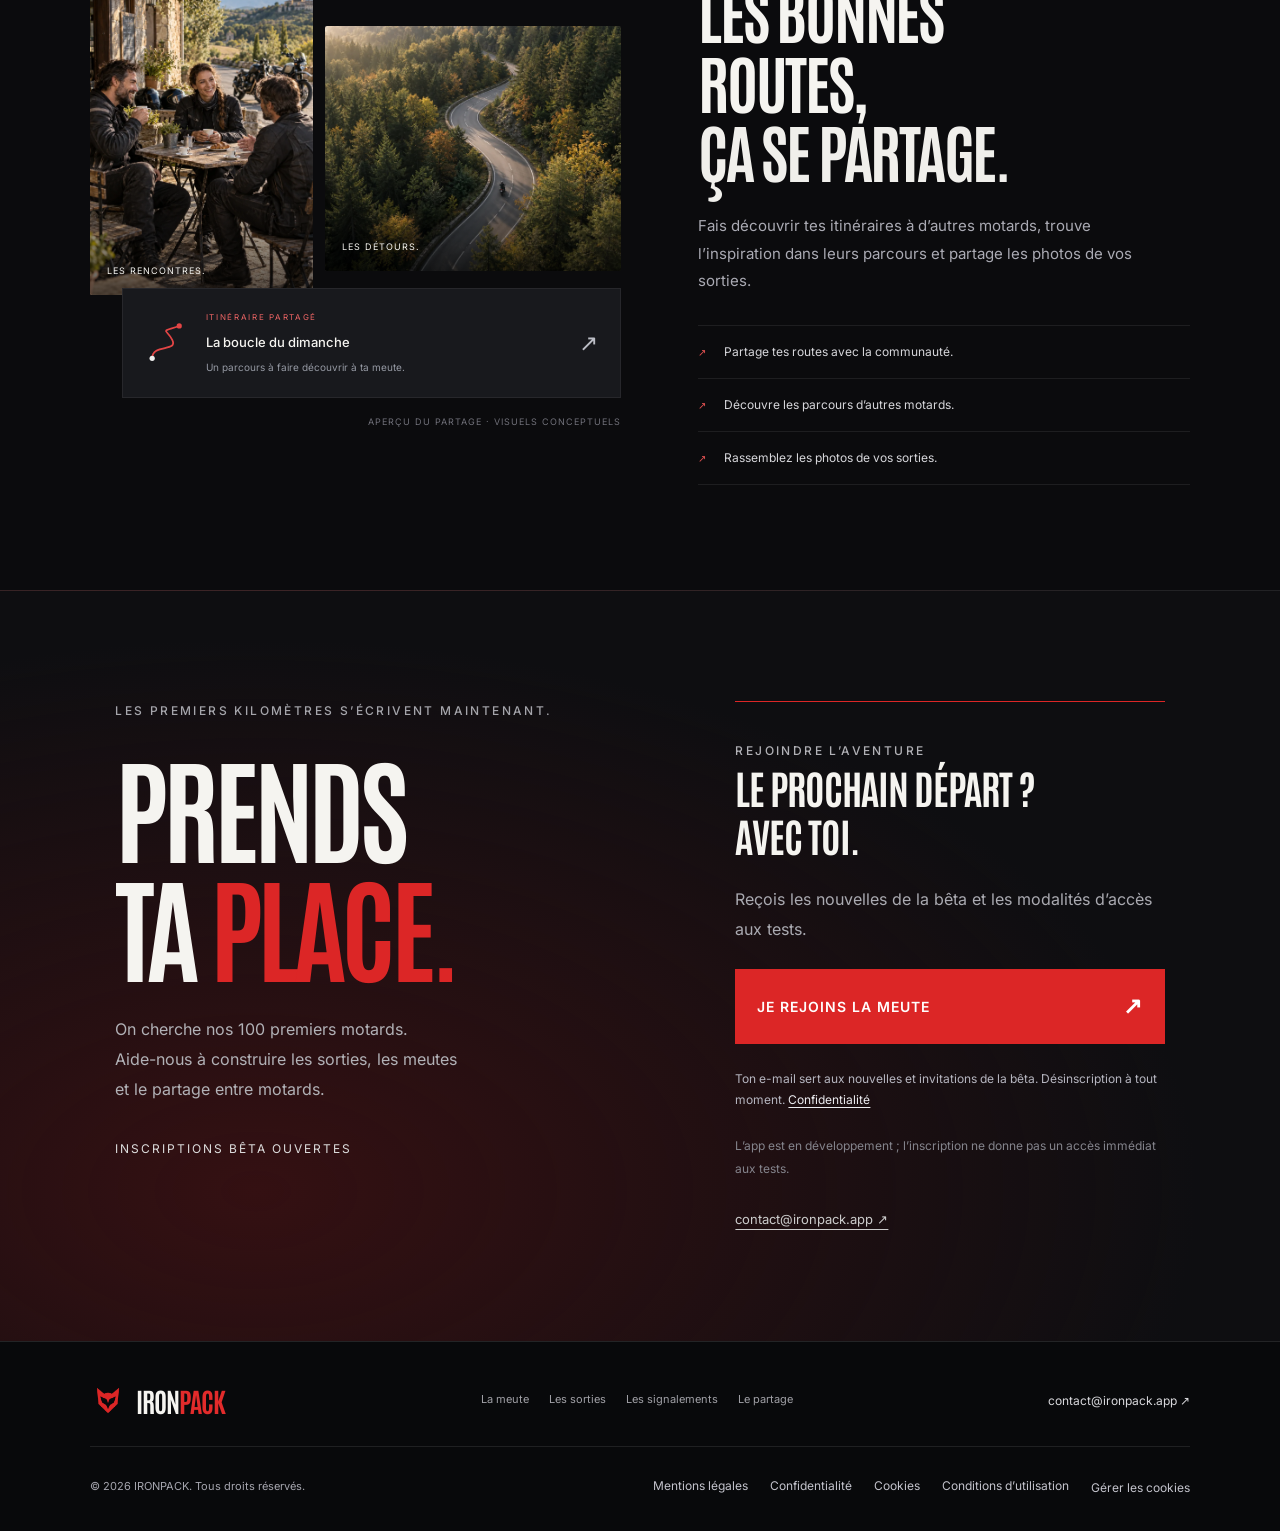
==== commit 50f48ee2: "Ajoute les pages legales, les choix cookies et la nouvelle capture app" ====
--- a/index.html
+++ b/index.html
@@ -1,10 +1,10 @@
-<!doctype html><html lang="fr"><head><meta charset="utf-8"><meta name="viewport" content="width=device-width,initial-scale=1"><title>IRONPACK — Entre dans la meute.</title><meta name="description" content="Crée ta meute, choisis une sortie sinueuse, rapide ou balade, signale les dangers et partage tes itinéraires et tes photos. Découvre IRONPACK, l’application moto en développement."><meta name="theme-color" content="#08090b"><link rel="icon" type="image/png" href="assets/favicon-meute.png"><link rel="preconnect" href="https://fonts.googleapis.com"><link rel="preconnect" href="https://fonts.gstatic.com" crossorigin><link href="https://fonts.googleapis.com/css2?family=Antonio:wght@400;600;700&family=Inter:wght@400;500;600;700&display=swap" rel="stylesheet"><link rel="stylesheet" href="cinema.css"><link rel="stylesheet" href="refinement.css"><link rel="stylesheet" href="phone-fit.css"><link rel="stylesheet" href="features.css"><script defer src="features.js"></script><script defer src="phone-fit.js"></script><script defer src="cinema.js"></script><script defer src="app.js"></script></head><body>
+<!doctype html><html lang="fr"><head><meta charset="utf-8"><meta name="viewport" content="width=device-width,initial-scale=1"><title>IRONPACK — Entre dans la meute.</title><meta name="description" content="Crée ta meute, choisis une sortie sinueuse, rapide ou balade, signale les dangers et partage tes itinéraires et tes photos. Découvre IRONPACK, l’application moto en développement."><meta name="theme-color" content="#08090b"><link rel="icon" type="image/png" href="assets/favicon-meute.png"><link rel="stylesheet" href="fonts.css"><link rel="stylesheet" href="cinema.css"><link rel="stylesheet" href="refinement.css"><link rel="stylesheet" href="phone-fit.css"><link rel="stylesheet" href="features.css"><link rel="stylesheet" href="legal.css"><script defer src="features.js"></script><script defer src="phone-fit.js"></script><script defer src="cinema.js"></script><script defer src="privacy-consent.js"></script><script defer src="app.js"></script></head><body>
 <a class="skip" href="#beta">Aller à l’inscription</a><header><a class="wordmark" href="#top" aria-label="IRONPACK — Accueil"><img class="brand-symbol" src="assets/logo-meute.png" alt="">IRON<span>PACK</span></a><a class="header-feature" href="#meute">DÉCOUVRIR L’APP ↗</a><a class="nav-cta" href="#beta">REJOINDRE LA MEUTE <span>↗</span></a></header>
 <main><section class="journey" id="top" aria-label="Une expérience IRONPACK en trois scènes"><div class="stage">
 <div class="scene scene-rider"><img class="scene-photo" src="assets/rider.webp" alt="Motard casqué sur sa moto à l’arrêt, éclairé par une lumière rouge" fetchpriority="high"><div class="rider-shade"></div><div class="hero-copy"><p class="eyebrow">LA ROUTE T’APPELLE.</p><h1>ÉCOUTE<br><span>L’APPEL.</span></h1><p class="hero-sub">TA MOTO. TA ROUTE. TA MEUTE.</p></div><div class="hero-bottom"><div><p>Choisis ta sortie. Retrouve ta meute.<br>Partage les routes qui valent le détour.</p><a class="hero-feature-link" href="#meute">DÉCOUVRIR L’APP ↗</a></div><a class="scroll-cue" href="#contact-scene"><span class="mouse"><b></b></span>DÉFILE POUR PRENDRE LA ROUTE</a></div></div>
-<div class="scene scene-cockpit" aria-hidden="true"><div class="cockpit-plane"><img class="cockpit-photo" src="assets/cockpit.webp" alt=""><div class="phone-ui"><div class="phone-splash" aria-hidden="true"><div class="splash-light"></div><div class="splash-brand"><img src="assets/logo-meute.png" alt=""><strong>IRON<span>PACK</span></strong></div></div><img class="app-capture" src="assets/app-capture.jpg" alt="Capture réelle d’IRONPACK : carte, recherche, SOS, météo et onglets Carte, Sorties, Meute et Profil" width="736" height="1600"><button type="button" class="start-ride capture-start" aria-label="Voir la vue casque — démonstration"></button></div></div><div class="cockpit-shade"></div><div class="chapter-copy cockpit-copy"><p class="eyebrow">01 / LE DÉPART</p><h2>TA ROUTE.<br><span>PRÊT À PARTIR.</span></h2><p>Sinueuse, rapide ou balade.<br>À chaque envie, sa route.</p></div></div>
-<div class="scene scene-helmet" aria-hidden="true"><div class="helmet-plane"><img class="helmet-photo" src="assets/helmet.webp" alt="Vue depuis le casque, avec IRONPACK sur le téléphone fixé au guidon"><div class="helmet-phone"><img class="app-capture" src="assets/app-capture.jpg" alt="Capture réelle d’IRONPACK sur le téléphone fixé au guidon" width="736" height="1600"></div></div><div class="helmet-shade"></div><div class="chapter-copy helmet-copy"><p class="eyebrow">02 / L’IMMERSION</p><h2>LE MONDE<br><span>S’OUVRE.</span></h2></div><div class="helmet-end"><p class="eyebrow">03 / LA MEUTE</p><h2>LA ROUTE EST BELLE.<br><span>ENSEMBLE, ENCORE PLUS.</span></h2></div></div>
-<div class="journey-progress"><span id="chapter-name">L’APPEL</span><div><i></i></div><span id="chapter-count">01 / 03</span></div><p class="concept-label">MISE EN SCÈNE CONCEPTUELLE · CAPTURE RÉELLE DE L’APP</p>
+<div class="scene scene-cockpit" aria-hidden="true"><div class="cockpit-plane"><img class="cockpit-photo" src="assets/cockpit.webp" alt=""><div class="phone-ui"><div class="phone-splash" aria-hidden="true"><div class="splash-light"></div><div class="splash-brand"><img src="assets/logo-meute.png" alt=""><strong>IRON<span>PACK</span></strong></div></div><img class="app-capture" src="assets/app-navigation-mapbox.jpg" alt="Capture de la nouvelle interface IRONPACK : guidage Mapbox, météo, vitesse, signalements et suivi de balade" width="589" height="1280"><button type="button" class="start-ride capture-start" aria-label="Voir la vue casque — démonstration"></button></div></div><div class="cockpit-shade"></div><div class="chapter-copy cockpit-copy"><p class="eyebrow">01 / LE DÉPART</p><h2>TA ROUTE.<br><span>PRÊT À PARTIR.</span></h2><p>Sinueuse, rapide ou balade.<br>À chaque envie, sa route.</p></div></div>
+<div class="scene scene-helmet" aria-hidden="true"><div class="helmet-plane"><img class="helmet-photo" src="assets/helmet.webp" alt="Vue depuis le casque, avec IRONPACK sur le téléphone fixé au guidon"><div class="helmet-phone"><img class="app-capture" src="assets/app-navigation-mapbox.jpg" alt="Nouvelle interface de navigation IRONPACK sur le téléphone fixé au guidon" width="589" height="1280"></div></div><div class="helmet-shade"></div><div class="chapter-copy helmet-copy"><p class="eyebrow">02 / L’IMMERSION</p><h2>LE MONDE<br><span>S’OUVRE.</span></h2></div><div class="helmet-end"><p class="eyebrow">03 / LA MEUTE</p><h2>LA ROUTE EST BELLE.<br><span>ENSEMBLE, ENCORE PLUS.</span></h2></div></div>
+<div class="journey-progress"><span id="chapter-name">L’APPEL</span><div><i></i></div><span id="chapter-count">01 / 03</span></div><p class="concept-label">MISE EN SCÈNE CONCEPTUELLE · CAPTURE RÉELLE DE L’APP<br><span class="map-credits">Cartographie : <a href="https://www.mapbox.com/">Mapbox</a> · <a href="https://www.openstreetmap.org/copyright">© OpenStreetMap</a></span></p>
 </div><div class="scroll-anchor" id="contact-scene"></div></section>
 <div class="product-story">
   <div class="product-intro">
@@ -105,8 +105,8 @@
   </section>
 </div>
 
-<section class="beta" id="beta"><div class="beta-copy reveal"><p class="eyebrow">LES PREMIERS KILOMÈTRES S’ÉCRIVENT MAINTENANT.</p><h2>PRENDS<br>TA <span>PLACE.</span></h2><p>On cherche nos 100 premiers motards.<br>Aide-nous à construire les sorties, les meutes<br>et le partage entre motards.</p><span class="beta-status">INSCRIPTIONS BÊTA OUVERTES</span></div><div class="signup-panel reveal"><span class="eyebrow">REJOINDRE L’AVENTURE</span><h3>LE PROCHAIN DÉPART ?<br>AVEC TOI.</h3><p>Reçois les nouvelles de la bêta et les modalités d’accès aux tests.</p><button id="load-signup" class="cta" type="button">JE REJOINS LA MEUTE <span>↗</span></button><div id="signup-container" hidden><div class="ml-embedded" data-form="32ntZJ"></div></div><p id="signup-status" role="status"></p><p class="privacy-note">L’app est en développement ; l’inscription ne donne pas un accès immédiat aux tests.</p><a class="contact" href="mailto:contact@ironpack.app">contact@ironpack.app ↗</a></div></section>
-<footer><a class="wordmark" href="#top"><img class="brand-symbol" src="assets/logo-meute.png" alt="">IRON<span>PACK</span></a><nav class="feature-footer-nav" aria-label="Découvrir IRONPACK"><a href="#meute">La meute</a><a href="#sorties">Les sorties</a><a href="#signalements">Les signalements</a><a href="#partage">Le partage</a></nav><p>© 2026 IRONPACK</p><a href="#top">REMONTER <span>↑</span></a></footer></main></body></html>
+<section class="beta" id="beta"><div class="beta-copy reveal"><p class="eyebrow">LES PREMIERS KILOMÈTRES S’ÉCRIVENT MAINTENANT.</p><h2>PRENDS<br>TA <span>PLACE.</span></h2><p>On cherche nos 100 premiers motards.<br>Aide-nous à construire les sorties, les meutes<br>et le partage entre motards.</p><span class="beta-status">INSCRIPTIONS BÊTA OUVERTES</span></div><div class="signup-panel reveal"><span class="eyebrow">REJOINDRE L’AVENTURE</span><h3>LE PROCHAIN DÉPART ?<br>AVEC TOI.</h3><p>Reçois les nouvelles de la bêta et les modalités d’accès aux tests.</p><button id="load-signup" class="cta" type="button">JE REJOINS LA MEUTE <span>↗</span></button><div id="signup-container" hidden></div><p id="signup-status" role="status"></p><p class="signup-disclosure">Ton e-mail sert aux nouvelles et invitations de la bêta. Désinscription à tout moment. <a href="confidentialite">Confidentialité</a></p><noscript><p>Pour nous contacter : contact@ironpack.app. Le formulaire nécessite JavaScript.</p></noscript><p class="privacy-note">L’app est en développement ; l’inscription ne donne pas un accès immédiat aux tests.</p><a class="contact" href="mailto:contact@ironpack.app">contact@ironpack.app ↗</a></div></section>
+<footer class="site-footer"><div class="footer-top"><a class="wordmark" href="/" aria-label="IRONPACK — Accueil"><img class="brand-symbol" src="assets/logo-meute.png" alt="">IRON<span>PACK</span></a><nav class="feature-footer-nav" aria-label="Découvrir IRONPACK"><a href="#meute">La meute</a><a href="#sorties">Les sorties</a><a href="#signalements">Les signalements</a><a href="#partage">Le partage</a></nav><a href="mailto:contact@ironpack.app">contact@ironpack.app ↗</a></div><div class="footer-bottom"><p>© 2026 IRONPACK. Tous droits réservés.</p><nav class="footer-legal" aria-label="Informations légales"><a href="mentions-legales">Mentions légales</a><a href="confidentialite">Confidentialité</a><a href="cookies">Cookies</a><a href="conditions-utilisation">Conditions d’utilisation</a><button type="button" data-cookie-settings hidden>Gérer les cookies</button></nav></div></footer></main></body></html>
 
 
 
--- a/fonts.css
+++ b/fonts.css
@@ -0,0 +1,39 @@
+/* latin-ext */
+@font-face {
+  font-family: 'Antonio';
+  font-style: normal;
+  font-weight: 400 700;
+  font-display: swap;
+  src: url(assets/fonts/antonio-latin-ext.woff2) format('woff2');
+  unicode-range: U+0100-02BA, U+02BD-02C5, U+02C7-02CC, U+02CE-02D7, U+02DD-02FF, U+0304, U+0308, U+0329, U+1D00-1DBF, U+1E00-1E9F, U+1EF2-1EFF, U+2020, U+20A0-20AB, U+20AD-20C4, U+2113, U+2C60-2C7F, U+A720-A7FF;
+}
+
+/* latin */
+@font-face {
+  font-family: 'Antonio';
+  font-style: normal;
+  font-weight: 400 700;
+  font-display: swap;
+  src: url(assets/fonts/antonio-latin.woff2) format('woff2');
+  unicode-range: U+0000-00FF, U+0131, U+0152-0153, U+02BB-02BC, U+02C6, U+02DA, U+02DC, U+0304, U+0308, U+0329, U+2000-206F, U+20AC, U+2122, U+2191, U+2193, U+2212, U+2215, U+FEFF, U+FFFD;
+}
+
+/* latin-ext */
+@font-face {
+  font-family: 'Inter';
+  font-style: normal;
+  font-weight: 400 700;
+  font-display: swap;
+  src: url(assets/fonts/inter-latin-ext.woff2) format('woff2');
+  unicode-range: U+0100-02BA, U+02BD-02C5, U+02C7-02CC, U+02CE-02D7, U+02DD-02FF, U+0304, U+0308, U+0329, U+1D00-1DBF, U+1E00-1E9F, U+1EF2-1EFF, U+2020, U+20A0-20AB, U+20AD-20C4, U+2113, U+2C60-2C7F, U+A720-A7FF;
+}
+
+/* latin */
+@font-face {
+  font-family: 'Inter';
+  font-style: normal;
+  font-weight: 400 700;
+  font-display: swap;
+  src: url(assets/fonts/inter-latin.woff2) format('woff2');
+  unicode-range: U+0000-00FF, U+0131, U+0152-0153, U+02BB-02BC, U+02C6, U+02DA, U+02DC, U+0304, U+0308, U+0329, U+2000-206F, U+20AC, U+2122, U+2191, U+2193, U+2212, U+2215, U+FEFF, U+FFFD;
+}
--- a/phone-fit.css
+++ b/phone-fit.css
@@ -68,7 +68,7 @@
 .phone-ui,.helmet-phone{padding:0}
 .app-capture{position:absolute;inset:0;display:block;width:100%;height:100%;max-width:none;object-fit:fill;border-radius:inherit}
 .phone-ui>.app-capture{opacity:var(--app-ready)}
-.phone-ui>.capture-start{position:absolute;left:64.5%;top:73.6%;width:29%;height:6.4%;min-height:0;margin:0;padding:0;z-index:2;border:0;border-radius:12px;background:transparent;box-shadow:none;transform:none}
+.phone-ui>.capture-start{position:absolute;inset:0;width:100%;height:100%;min-height:0;margin:0;padding:0;z-index:2;border:0;border-radius:7px;background:transparent;box-shadow:none;transform:none}
 .phone-ui>.capture-start:hover{background:#ffffff14}
 .phone-ui>.capture-start:focus-visible{outline:2px solid white;outline-offset:2px}
 @media(prefers-reduced-motion:reduce){.phone-ui>.app-capture{opacity:1}}
--- a/legal.css
+++ b/legal.css
@@ -0,0 +1,10 @@
+/* Shared footer, legal documents and privacy controls. */
+.site-footer{display:block;padding:40px 7% 26px;border-top:1px solid #ffffff1c;background:#08090b;color:#f5f4f0;font:13px/1.6 Inter,Arial,sans-serif}
+.footer-top,.footer-bottom{display:flex;align-items:center;justify-content:space-between;gap:24px;flex-wrap:wrap}.footer-top{padding-bottom:28px}.footer-top .wordmark{display:flex;align-items:center;font:700 27px/1 Antonio,Impact,sans-serif;letter-spacing:-1px}.footer-top .wordmark span{color:#e22b2b}.footer-top .brand-symbol{width:36px;height:36px;object-fit:contain;margin-right:10px}.footer-top>a:last-child{font-size:12px;color:#d9d9dd}.footer-bottom{border-top:1px solid #ffffff18;padding-top:22px;gap:12px 24px}.footer-bottom p{margin:0;color:#a6a6af;font-size:11px}.footer-legal{display:flex;flex-wrap:wrap;gap:8px 22px}.footer-legal a,.footer-legal button{font:inherit;font-size:12px;color:#c3c3cc;padding:7px 0;min-height:36px;background:none;border:0;cursor:pointer;text-decoration:none}.footer-legal a:hover,.footer-legal button:hover{color:#fff;text-decoration:underline;text-underline-offset:5px}
+.privacy-dialog{box-sizing:border-box;width:min(540px,calc(100% - 32px));max-height:calc(100svh - 40px);padding:26px;border:1px solid #48484f;border-radius:20px;background:#17171b;color:#f5f4f0;box-shadow:0 24px 90px #0008;font:14px/1.65 Inter,Arial,sans-serif}.privacy-dialog::backdrop{background:#0009;backdrop-filter:blur(5px)}.privacy-dialog-heading{display:flex;align-items:center;justify-content:space-between;gap:15px}.legal-kicker{color:#f47777;font-size:10px;letter-spacing:1.8px;font-weight:600}.privacy-close{border:0;background:transparent;color:#ddd;font:30px/1 Arial,sans-serif;width:40px;height:40px;cursor:pointer}.privacy-dialog h2{font:600 25px/1.2 Inter,Arial,sans-serif;letter-spacing:-.6px;margin:15px 0 20px}.privacy-dialog p{color:#c2c2ca;margin:14px 0}.privacy-dialog .privacy-current{font-size:12px;color:#ededf0;border-left:2px solid #e22b2b;padding-left:12px}.privacy-actions{display:grid;grid-template-columns:1fr 1fr;gap:12px;margin:24px 0 15px}.privacy-choice{padding:13px 12px;min-height:48px;border:1px solid #76767c;border-radius:10px;background:#27272e;color:#fff;font:600 13px/1.3 Inter,Arial,sans-serif;cursor:pointer}.privacy-choice:hover{background:#373740;border-color:#b6b6bc}.privacy-dialog .privacy-fine{font-size:11px;line-height:1.65;color:#b0b0ba}.legal-inline{color:inherit;text-decoration:underline;text-underline-offset:4px;font-size:12px}.privacy-dialog :focus-visible,.site-footer :focus-visible,.legal-page :focus-visible{outline:2px solid #ff8585;outline-offset:4px}
+.signup-frame{width:100%;border:0;min-height:250px;display:block;color-scheme:dark}.signup-disclosure{font:12px/1.7 Inter,Arial,sans-serif!important;color:#b6b6c0!important}.signup-disclosure a{color:#ececf0;text-decoration:underline;text-underline-offset:3px}.signup-embedded{margin:0;padding:0;background:#0d0d10;color:#f5f4f0;font:13px/1.7 Inter,Arial,sans-serif}.signup-embedded a{color:inherit}.newsletter-consent{display:flex!important;align-items:flex-start;gap:12px;padding:18px 4px;margin:6px 0;color:#e2e2e7!important;font:12px/1.7 Inter,Arial,sans-serif!important;text-align:left!important}.newsletter-consent input{width:18px!important;height:18px!important;flex-shrink:0;margin:2px 0 0!important;accent-color:#dc2626}.newsletter-consent span{color:inherit!important;font:inherit!important}
+.legal-page{margin:0;background:#08090b;color:#eeeef2;font:15px/1.8 Inter,Arial,sans-serif}.legal-page *{box-sizing:border-box}.legal-page [hidden]{display:none!important}.legal-page a{color:inherit}.legal-header{padding:27px 7%;border-bottom:1px solid #ffffff18;display:flex;align-items:center;justify-content:space-between;gap:20px}.legal-header .wordmark{display:flex;align-items:center;text-decoration:none;font:700 27px/1 Antonio,Impact,sans-serif;letter-spacing:-1px}.legal-header .wordmark span{color:#dc2626}.legal-header img{width:36px;height:36px;object-fit:contain;margin-right:10px}.legal-header>a:last-child{font-size:12px;text-decoration:none;color:#c4c4ce}.legal-main{max-width:1020px;padding:68px 32px 90px;margin:auto}.legal-main h1{font:700 clamp(42px,6vw,66px)/1.05 Antonio,Impact,sans-serif;letter-spacing:-2px;margin:18px 0 23px}.legal-lead{max-width:640px;color:#b8b8c3;font-size:16px;line-height:1.8}.legal-date{font-size:11px;color:#a2a2ae;margin:18px 0 35px}.legal-tabs{display:flex;gap:6px 23px;flex-wrap:wrap;border-top:1px solid #ffffff1c;border-bottom:1px solid #ffffff1c;padding:13px 0;margin-bottom:46px}.legal-tabs a{font-size:12px;text-decoration:none;padding:6px 0}.legal-tabs [aria-current]{color:#ff7b7b}.legal-body{max-width:760px}.legal-body section{margin:0 0 35px}.legal-body h2{font:600 20px/1.4 Inter,Arial,sans-serif;letter-spacing:-.4px;margin:0 0 14px}.legal-body h3{font-size:15px;margin:18px 0 8px}.legal-body p,.legal-body li{color:#c2c2cd;font-size:14px;line-height:1.85}.legal-body ul{padding-left:22px}.legal-body a{color:#f0d4d4;text-underline-offset:3px;overflow-wrap:anywhere}.legal-body strong{color:#eeeef2;font-weight:600}.legal-card{border:1px solid #ffffff1c;border-left:2px solid #dc2626;border-radius:0 12px 12px 0;padding:20px 24px;background:#111115}.legal-card p{margin:6px 0}.legal-table-wrap{overflow-x:auto}.legal-table{width:100%;border-collapse:collapse;font-size:12px;line-height:1.7;min-width:550px}.legal-table th,.legal-table td{padding:13px;border:1px solid #ffffff20;text-align:left;vertical-align:top}.legal-table th{color:#fff;background:#16161b}.legal-table td{color:#c2c2cd}.legal-action{min-height:46px;padding:11px 18px;background:#dc2626;border:1px solid #dc2626;color:#fff;border-radius:9px;font:600 13px/1.4 Inter,Arial,sans-serif;cursor:pointer}.legal-sources{border-top:1px solid #ffffff18;padding-top:22px}.legal-sources p{font-size:12px}.legal-skip{position:absolute;left:10px;top:-80px;padding:12px;background:#dc2626}.legal-skip:focus{top:10px}
+@media(max-width:620px){.site-footer{padding:30px 7% 22px}.footer-top{gap:22px}.footer-top .feature-footer-nav{order:0;flex-basis:100%;border:0;padding:0;margin:0;gap:12px 24px}.footer-bottom{align-items:flex-start;flex-direction:column}.footer-legal{gap:4px 18px}.legal-header{padding:22px 7%}.legal-main{padding:42px 7% 58px}.legal-main h1{font-size:44px;letter-spacing:-1px}.legal-lead{font-size:14px}.legal-tabs{gap:4px 20px;margin-bottom:33px}.legal-card{padding:16px}.privacy-dialog{padding:20px}.privacy-dialog h2{font-size:22px}.privacy-dialog p{font-size:13px}.privacy-actions{gap:10px}.privacy-choice{font-size:12px}}
+.site-footer .wordmark{text-decoration:none}.signup-embedded button:disabled{opacity:.5;cursor:not-allowed}
+.map-credits{font-size:9px;letter-spacing:0}.map-credits a{pointer-events:auto;text-decoration:underline;text-underline-offset:2px}
+@media(prefers-reduced-motion:reduce){.privacy-dialog::backdrop{backdrop-filter:none}}
